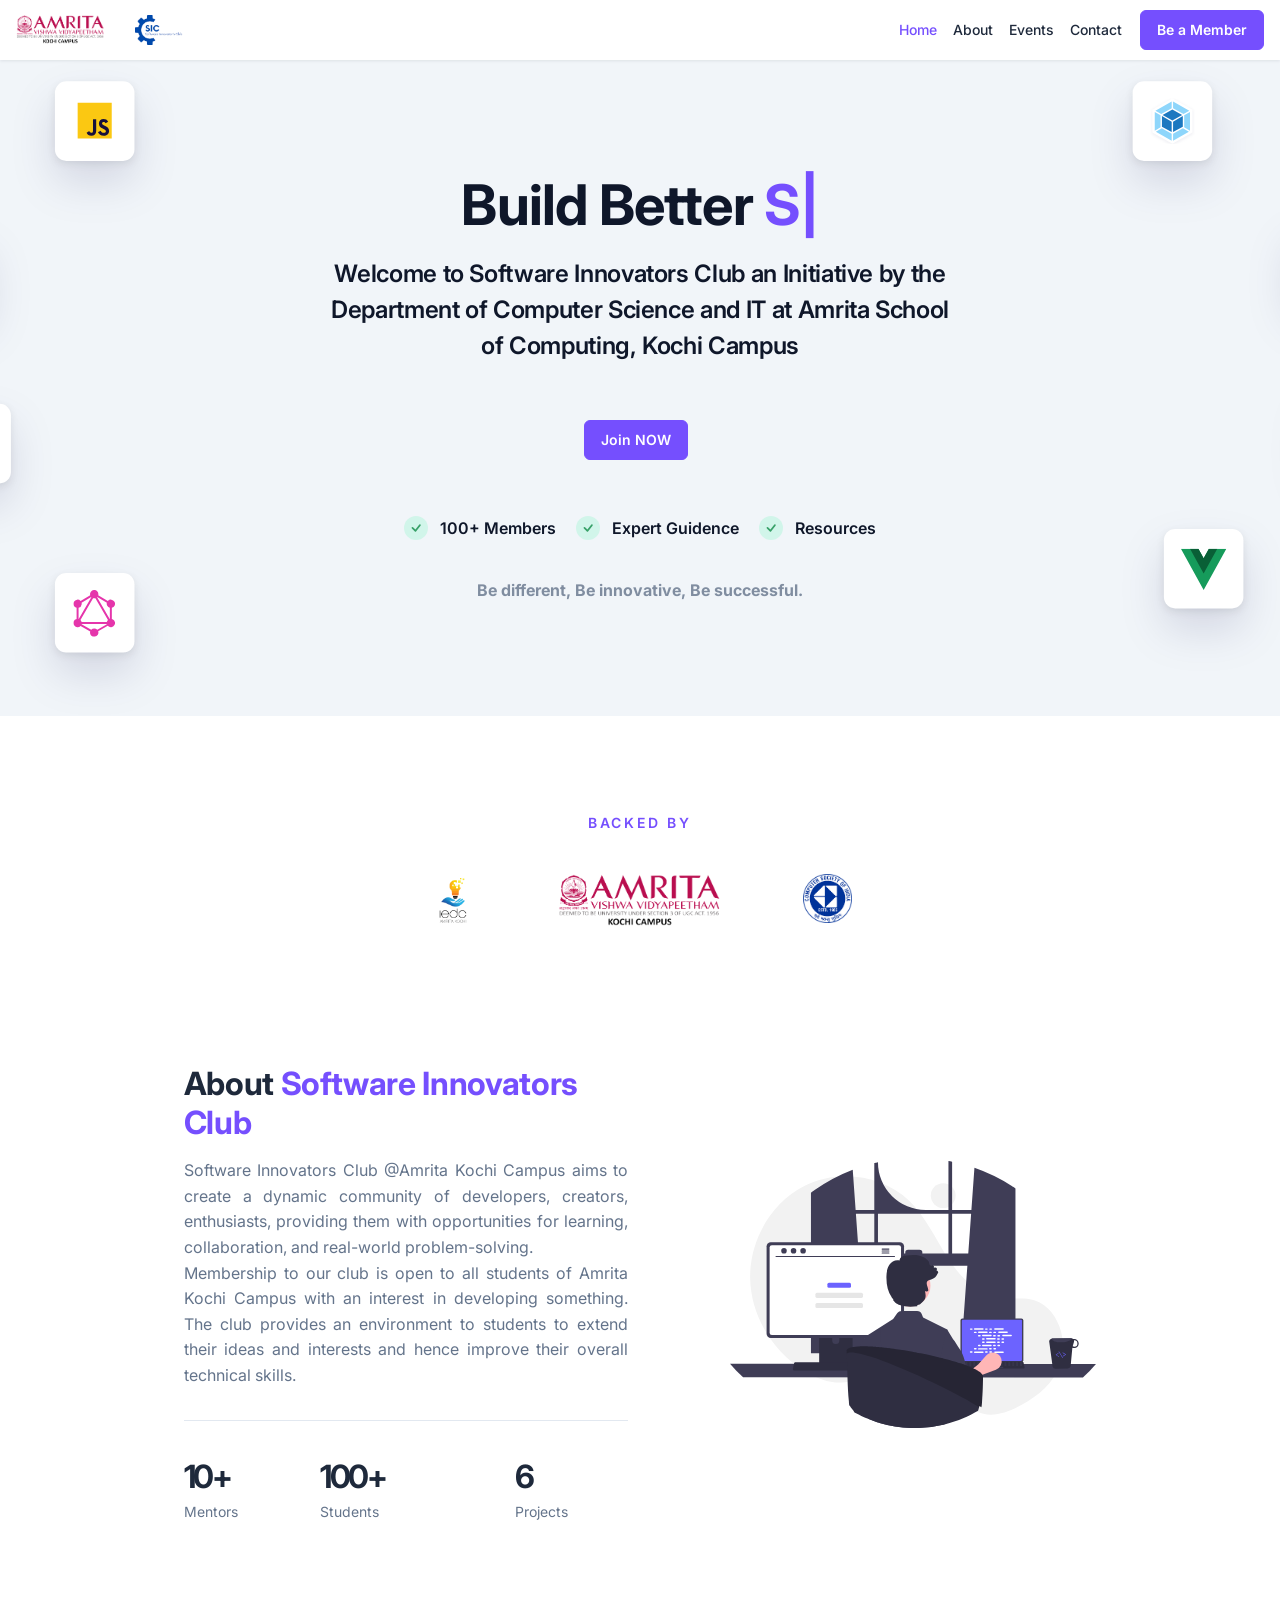
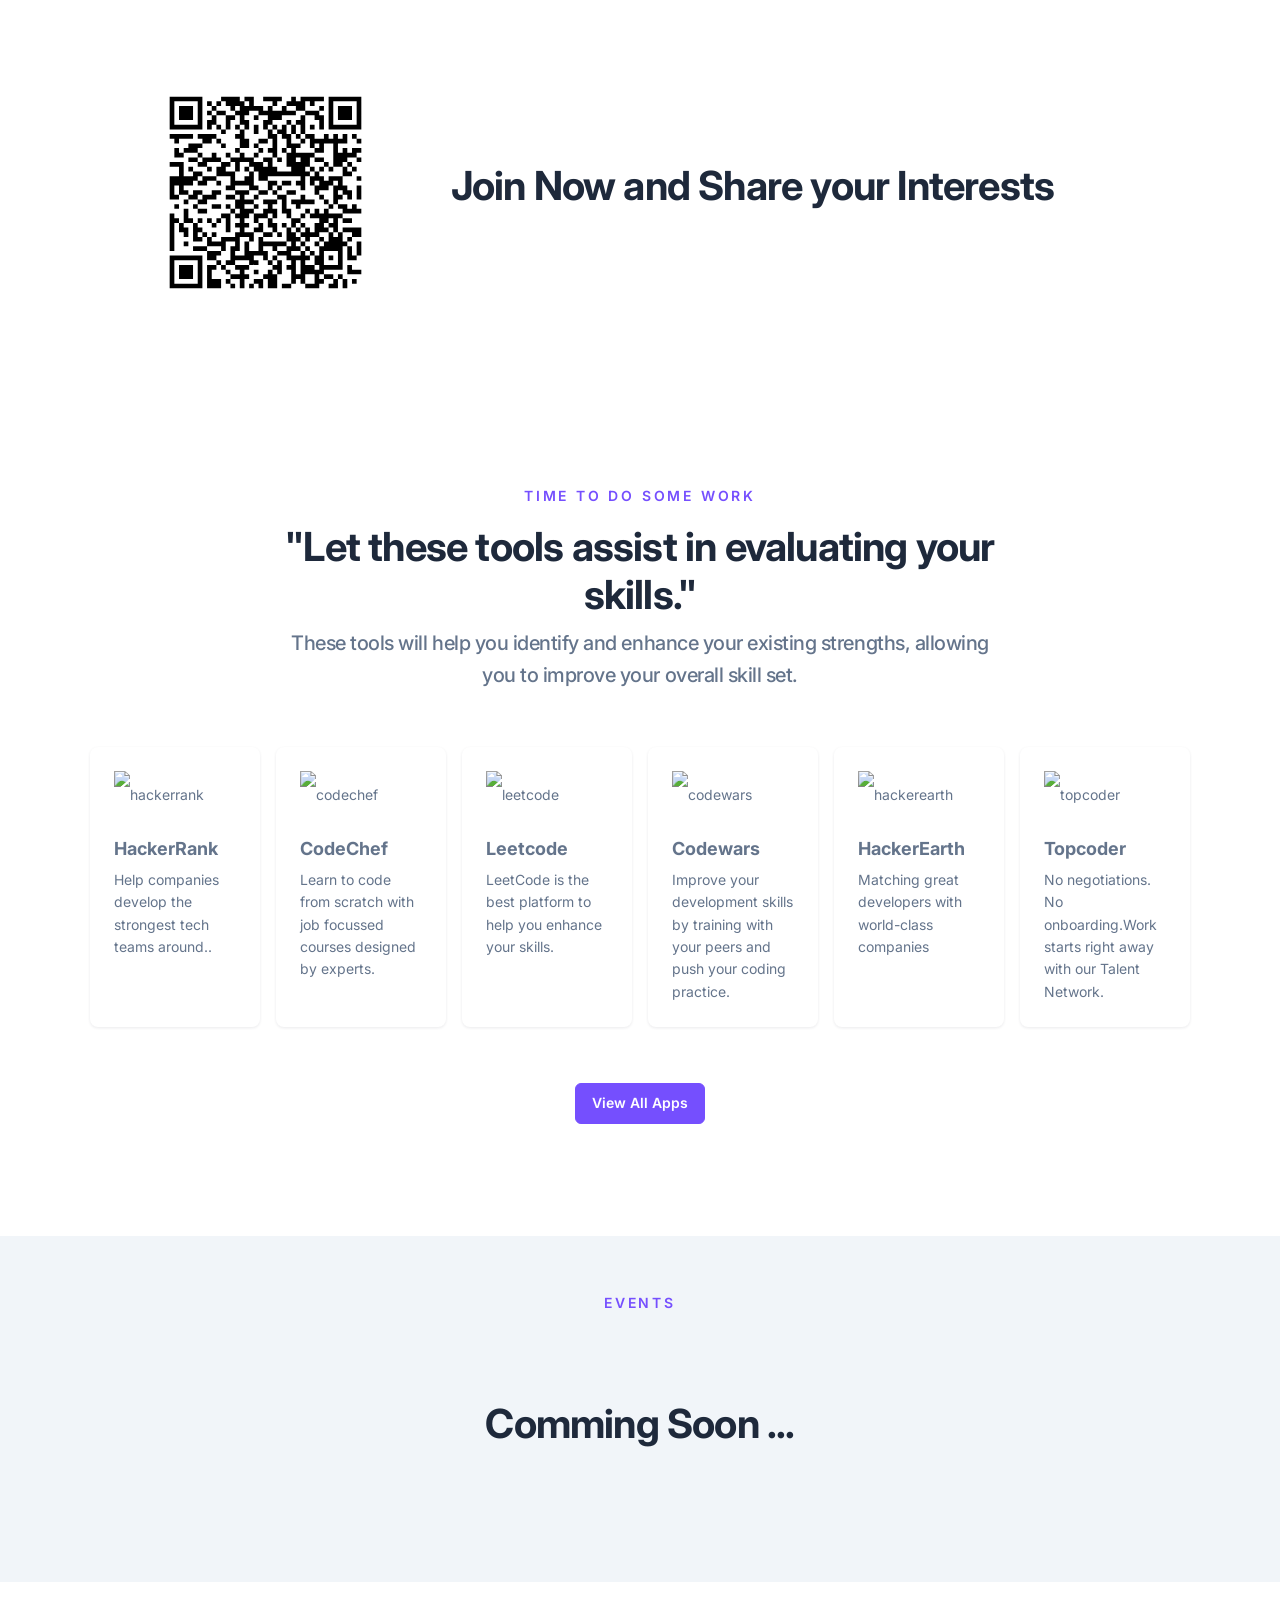
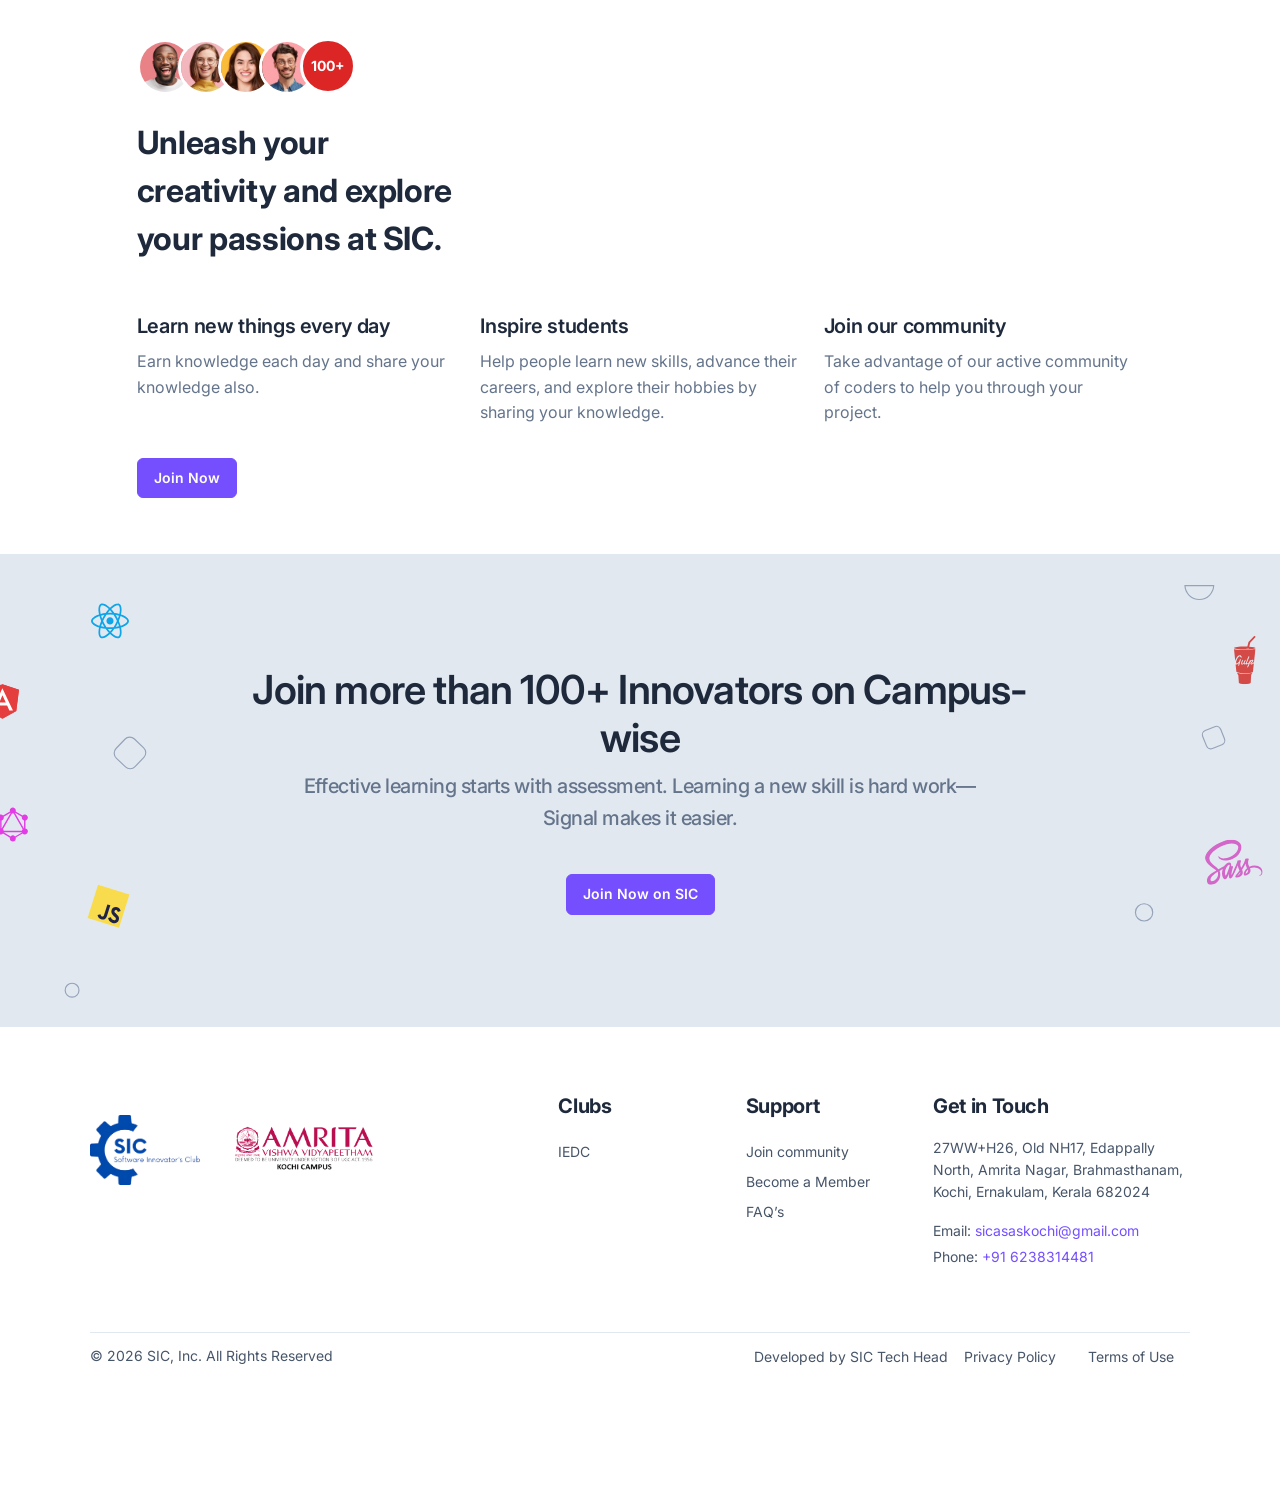
==== pages/landings/index.html @ 3da00a00 "Remove darkmode js and update events section." ====
<!doctype html>
<html lang="en">
    <head>
<meta charset="utf-8" />
<meta name="viewport" content="width=device-width, initial-scale=1" />
<meta name="description" content="" />
<meta name="keywords" content="" />
<meta name="author" content="devkiraa" />

<!-- Favicon icon-->
<link rel="shortcut icon" type="image/x-icon" href="../../assets/images/favicon/favicon.ico" />

<!-- Libs CSS -->
<link href="../../assets/fonts/feather/feather.css" rel="stylesheet" />
<link href="../../assets/libs/bootstrap-icons/font/bootstrap-icons.min.css" rel="stylesheet" />
<link href="../../assets/libs/simplebar/dist/simplebar.min.css" rel="stylesheet" />

<!-- Theme CSS -->
<link rel="stylesheet" href="../../assets/css/theme.min.css">
        <link href="../../assets/libs/tiny-slider/dist/tiny-slider.css" rel="stylesheet">
        <title>Software Innovators Club</title>
    </head>

    <body class="bg-white">
        <!-- Navbar -->
        <nav id="home" class="navbar navbar-expand-lg">
            <div class="container-fluid px-0 ">
                <div class="">
                <a class="navbar-brand" href="https://www.amrita.edu/campus/kochi/" target="_blank"><img style="height:30px" src="../../assets/images/brand/Amrita.png" /></a>
                <a class="navbar-brand" href="#"><img style="height:30px; padding-left:10px" src="../../assets/images/brand/SIC_Logo.png" /></a>
            </div>
                <div class="order-lg-3 d-flex align-items-center">
                    <div>
                        <!-- Collapsible section for mobile view -->
                        <button
                            class="navbar-toggler collapsed"
                            type="button"
                            data-bs-toggle="collapse"
                            data-bs-target="#navbarCollapse"
                            aria-controls="navbarCollapse"
                            aria-expanded="false"
                            aria-label="Toggle navigation">
                            <span class="icon-bar top-bar mt-0"></span>
                            <span class="icon-bar middle-bar"></span>
                            <span class="icon-bar bottom-bar"></span>
                        </button>
                        <div class="collapse navbar-collapse" id="navbarCollapse">
                            <!-- About and Pricing sections -->
                            <ul class="navbar-nav" style="padding-right: 10px; ;">
                                <li class="nav-item">
                                    <a style="font-size: 14px;" class="nav-link active" href="#home">Home</a>
                                </li>
                                <li class="nav-item">
                                    <a style="font-size: 14px;" class="nav-link" href="#About">About</a>
                                </li>
                                <li class="nav-item">
                                    <a style="font-size: 14px;" class="nav-link" href="#events">Events</a>
                                </li>
                                <li class="nav-item">
                                    <a style="font-size: 14px;" class="nav-link" href="#contact">Contact</a>
                                </li>
                            </ul>
                        </div>
                    </div>
                    <!-- "Be a Member" button remains unchanged -->
                    <a href="https://forms.gle/76eSf28XGPuJnAjH7    " target="_blank" class="btn btn-primary d-none d-md-block me-2 me-lg-0">Be a Member</a>
                </div>
            </div>
        </nav>
    </body>
        <!-- Page Content -->
        <section class="py-8 bg-auto bg-light hero-graphics">
            <div class="container my-lg-8">
                <!-- Hero Section -->
                <div class="row justify-content-center">
                    <div class="col-xl-7 col-lg-9 col-md-12">
                        <div class="text-center">
                            <h1 class="display-2 fw-bold mb-3 text-primary">
                                <span class="text-dark px-3 px-md-0">Build Better</span>
                                <span class="headingTyped text-primary"></span>
                            </h1>
                            <p class="mb-8 h2 text-dark">Welcome to Software Innovators Club an Initiative by the Department of Computer Science and IT at Amrita School of Computing, Kochi Campus </p>
                            <a href="https://forms.gle/76eSf28XGPuJnAjH7" target="_blank" class="btn btn-primary me-2">Join NOW</a>
                            <div class="mt-8 mb-0">
                                <ul class="list-inline">
                                    <li class="list-inline-item text-dark fw-semibold lh-1 fs-4 me-3 mb-2 mb-md-0">
                                        <span class="icon-shape icon-xs rounded-circle bg-light-success text-center me-2">
                                            <svg xmlns="http://www.w3.org/2000/svg" width="18" height="18" fill="currentColor" class="bi bi-check text-success" viewBox="0 0 16 16">
                                                <path
                                                    d="M10.97 4.97a.75.75 0 0 1 1.07 1.05l-3.99 4.99a.75.75 0 0 1-1.08.02L4.324 8.384a.75.75 0 1 1 1.06-1.06l2.094 2.093 3.473-4.425a.267.267 0 0 1 .02-.022z">
                                            </svg>
                                        </span>
                                        <span class="align-middle">100+ Members</span>
                                    </li>
                                    <li class="list-inline-item text-dark fw-semibold lh-1 fs-4 me-3 mb-2 mb-md-0">
                                        <span class="icon-shape icon-xs rounded-circle bg-light-success text-center me-2">
                                            <svg xmlns="http://www.w3.org/2000/svg" width="18" height="18" fill="currentColor" class="bi bi-check text-success" viewBox="0 0 16 16">
                                                <path
                                                    d="M10.97 4.97a.75.75 0 0 1 1.07 1.05l-3.99 4.99a.75.75 0 0 1-1.08.02L4.324 8.384a.75.75 0 1 1 1.06-1.06l2.094 2.093 3.473-4.425a.267.267 0 0 1 .02-.022z">
                                            </svg>
                                        </span>
                                        <span class="align-middle">Expert Guidence</span>
                                    </li>
                                    <li class="list-inline-item text-dark fw-semibold lh-1 fs-4">
                                        <span class="icon-shape icon-xs rounded-circle bg-light-success text-center me-2">
                                            <svg xmlns="http://www.w3.org/2000/svg" width="18" height="18" fill="currentColor" class="bi bi-check text-success" viewBox="0 0 16 16">
                                                <path
                                                    d="M10.97 4.97a.75.75 0 0 1 1.07 1.05l-3.99 4.99a.75.75 0 0 1-1.08.02L4.324 8.384a.75.75 0 1 1 1.06-1.06l2.094 2.093 3.473-4.425a.267.267 0 0 1 .02-.022z">
                                            </svg>
                                        </span>
                                        <span class="align-middle">Resources</span>
                                    </li>
                                </ul>
                            </div><br>
                            <p style="opacity: 80%;" class="fs-4 mb-0 fw-bold">
                                Be different, Be innovative, Be successful. 
                            </p>
                        </div>
                    </div>
                </div>
            </div>
        </section>
        <!-- container -->
<div class="bg-white py-8">
    <div class="container mt-lg-6">
        <!-- row -->
        <div class="row mb-6 justify-content-center">
            <!-- caption -->
            <div class="col-lg-8 col-md-12 col-12 text-center">
                <span class="text-primary mb-0 d-block text-uppercase fw-semibold ls-xl">Backed By</span>
            </div>
        </div>
        <!-- row -->
        <div class="align-middle">
            <div style="justify-content: center; flex-wrap: wrap;" class="row text-center">
                <!-- logo -->
                <div class="col-lg-2 col-md-4 col-6">
                    <div class="mb-4 align-middle">
                        <img style="max-width: 20%;" src="../../assets/images/brand/iedc.png" alt="logo"> 
                    </div>
                </div>
                <!-- logo -->
                <div class="col-lg-2 col-md-4 col-6">
                    <div class="mb-4 align-middle">
                        <img style="max-width: 100%;" src="../../assets/images/brand/Amrita.png" alt="logo"> 
                    </div>
                </div>
                <!-- logo -->
                <div class="col-lg-2 col-md-4 col-6">
                    <div class="mb-4 align-middle">
                        <img style="max-width: 30%;" src="../../assets/images/brand/CSI.PNG" alt="logo">
                </div>
            </div>
        </div>
    </div>
</div>

        <!-- Section -->
        <section id="About" class="py-7 py-lg-8">
            <div class="container my-8">
                <div class="row mb-6 align-items-center justify-content-center">
                    <div class="col-md-10">
                        <div class="row align-items-center">
                            <div class="col-xl-6 col-lg-7 col-md-12 col-12 order-1 text-center text-lg-start">
                                <!-- caption -->
                                <h2 class="mb-2 display-5 fw-bold mb-3">
                                    About 
                                    <span class="text-primary">Software Innovators Club</span>
                                </h2>
                                <p style="text-align: justify;"class="fs-4">Software Innovators Club @Amrita Kochi Campus aims to create a dynamic community of developers, creators, enthusiasts, providing them with opportunities for learning, collaboration, and real-world problem-solving. <br>Membership to our club is open to all students of Amrita Kochi Campus with an interest in developing something. The club provides an environment to students to extend their ideas and interests and hence improve their overall technical skills. </p>

                                <hr class="my-5">
                                <!-- Counter -->
                                <div class="row">
                                    <div class="col-sm mb-3 mb-lg-0">
                                        <h2 class="h1 fw-bold mb-0 ls-xs">10+</h2>
                                        <p class="mb-0">Mentors</p>
                                    </div>
                                    <div class="col-lg-5 col-sm mb-3 mb-lg-0">
                                        <h2 class="h1 fw-bold mb-0 ls-xs">100+</h2>
                                        <p class="mb-0">Students</p>
                                    </div>
                                    <div class="col-sm mb- mb-lg-0">
                                        <h2 class="h1 fw-bold mb-0 ls-xs">6</h2>
                                        <p class="mb-0">Projects </p>
                                    </div>
                                </div>
                            </div>
                            <!-- Img -->
                            <div class="offset-xl-1 col-xl-5 col-lg-5 col-12 mb-6 mb-lg-0 order-lg-2 text-center">
                                <img src="../../assets/images/brand/imagebg.svg" alt="instructor" class="img-fluid">
                            </div>
                        </div>
                    </div>
                </div>
            </div>
        </section>
        <!-- Section -->


        <section class="py-8">
            <div class="container ">
                <div class="row mb-4 justify-content-center">
                    <img style="width: 20%;" src="../../assets/images/brand/qrcode.svg"/>
                    <div class="col-lg-8 col-md-12 col-12 text-center">
                        <h2 class="mb-2  display-4 fw-bold" style="padding: 70px 0; text-align: center;">Join Now and Share your Interests</h2>
                    </div>
                </div>
            </div>
        </section>



        <section class="py-8">
            <div class="container my-lg-8">
                <div class="row justify-content-center">

                    <div class="col-lg-8 col-md-12 col-12">
                        <div class="mb-8 text-center">
                            <span class="text-primary mb-3 d-block text-uppercase fw-semibold ls-xl">Time to do some WORK</span>
                            <h2 class="mb-2 display-4 fw-bold">"Let these tools assist in evaluating your skills."</h2>
                            <p class="lead mb-0">These tools will help you identify and enhance your existing strengths, allowing you to improve your overall skill set.</p>
                        </div>
                    </div>
                </div>
                
                <div class="row gx-3">
                    <div class="col-xl-2 col-md-4 col-6 mb-3 mb-xl-0">
                        <!-- card card-borderd  -->
                        <div class="card h-100">
                            <!-- card body  -->
                            <div class="card-body">
                                <img src="https://upload.wikimedia.org/wikipedia/commons/4/40/HackerRank_Icon-1000px.png" alt="hackerrank" class="icon-lg mb-3">
                                <a style="font-size: 18px; font-weight: bold; padding-bottom:5px;" class="nav-link" href="https://www.hackerrank.com/" target="_blank">HackerRank</a>
                                <p class="mb-0">Help companies develop the strongest tech teams around..</p>
                            </div>
                        </div>
                    </div>
                    <div class="col-xl-2 col-md-4 col-6 mb-3 mb-xl-0">
                        <!-- card card-borderd  -->
                        <div class="card h-100">
                            <!-- card body  -->
                            <div class="card-body">
                                <img src="https://yt3.googleusercontent.com/Lkx3tvgHdRADC3wXQ5TfJZRTeH4nboEPA_-eJChOZ6jRkOdY35lcg014Whj36rHFXhrHY1T_4cs=s176-c-k-c0x00ffffff-no-rj" alt="codechef" class="icon-lg mb-3">
                                <a style="font-size: 18px; font-weight: bold; padding-bottom:5px;" class="nav-link" href="https://www.codechef.com/" target="_blank">CodeChef</a>
                                <p class="mb-0">Learn to code from scratch with job focussed courses designed by experts.</p>
                            </div>
                        </div>
                    </div>
                    <div class="col-xl-2 col-md-4 col-6 mb-3 mb-xl-0">
                        <!-- card card-borderd  -->
                        <div class="card h-100">
                            <!-- card body  -->
                            <div class="card-body">
                                <img src="https://upload.wikimedia.org/wikipedia/commons/1/19/LeetCode_logo_black.png?20191202080835" alt="leetcode" class="icon-lg mb-3">
                                <a style="font-size: 18px; font-weight: bold; padding-bottom:5px;" class="nav-link" href="https://leetcode.com/" target="_blank">Leetcode</a>
                                <p class="mb-0">LeetCode is the best platform to help you enhance your skills.</p>
                            </div>
                        </div>
                    </div>
                    <div class="col-xl-2 col-md-4 col-6 mb-3 mb-xl-0">
                        <!-- card card-borderd  -->
                        <div class="card h-100">
                            <!-- card body  -->
                            <div class="card-body">
                                <img src="https://assets-global.website-files.com/62e95dddfb380a0e61193e7d/6363e7db70db732290fa3db6_logo-256.png" alt="codewars" class="icon-lg mb-3">
                                <a style="font-size: 18px; font-weight: bold; padding-bottom:5px;" class="nav-link" href="https://www.codewars.com/" target="_blank">Codewars</a>
                                <p class="mb-0">Improve your development skills by training with your peers and push your coding practice.</p>
                            </div>
                        </div>
                    </div>
                        <div class="col-xl-2 col-md-4 col-6 mb-3 mb-xl-0">
                            <!-- card card-borderd  -->
                            <div class="card h-100">
                                <!-- card body  -->
                                <div class="card-body">
                                    <img src="https://upload.wikimedia.org/wikipedia/commons/thumb/e/e8/HackerEarth_logo.png/330px-HackerEarth_logo.png" alt="hackerearth" class="icon-lg mb-3">
                                    <a style="font-size: 18px; font-weight: bold; padding-bottom:5px;" class="nav-link" href="https://www.hackerearth.com/" target="_blank">HackerEarth</a>
                                    <p class="mb-0">Matching great developers with world-class companies</p>
                                </div>
                            </div>
                        </div>
                        <div class="col-xl-2 col-md-4 col-6 mb-3 mb-xl-0">
                            <!-- card card-borderd  -->
                            <div class="card h-100">
                                <!-- card body  -->
                                <div class="card-body">
                                    <img src="https://cdn.iconscout.com/icon/free/png-512/free-topcoder-3521765-2945263.png?f=webp&w=256" alt="topcoder" class="icon-lg mb-3">
                                    <a style="font-size: 18px; font-weight: bold; padding-bottom:5px;" class="nav-link" href="https://www.topcoder.com/" target="_blank">Topcoder</a>
                                    <p class="mb-0">No negotiations. No onboarding.Work starts right away with our Talent Network.</p>
                                </div>
                            </div>
                        </div>
                </div>
                <div class="row">
                    <!-- button  -->
                    <div class="col-12 text-center mt-8">
                        <a href="https://docs.google.com/document/d/1bzwWlO8Qmd5M2T1bz-eFarRRGnZONSodxGajxZFWjqI/edit?usp=sharing" target="_blank" class="btn btn-primary">View All Apps</a>
                    </div>
                </div>
            </div>
        </section>


        

        <!--learn skills-->
        <section id="events" class="py-lg-8 py-6 bg-gray-100">
            <span style="text-align: center;" class="text-primary mb-3 d-block fw-semibold ls-xl text-uppercase">EVENTS</span>
            
                <h2 class="mb-2  display-4 fw-bold" style="padding: 70px 0; text-align: center;">Comming Soon ...</h2>
            <!--
            <div class="container my-lg-8">
                <div class="row">
                    <div class="col-xl-10 offset-xl-1 col-md-12 col-12">
                        <div class="row align-items-center">
                            <div class="col-lg-6 offset-lg-1 col-md-12">
                                <div class="offset-xl-1 col-xl-5 col-lg-5  mb-lg-0 order-lg-2 text-center">
                                    <img style="width: 100%;" src="../../assets/images/events/01.png" alt="eventposter" class="img-fluid">
                                </div>
                            </div>
                            <div class="col-lg-5 col-md-12 col-12">
                                <div class="mb-5 mb-lg-0">
                                    <h2 class="display-4 fw-bold mb-3">
                                        Learn latest Skills; Advance
                                        <u class="text-warning"><span class="text-primary">your career</span></u>
                                    </h2>
                                    <p class="mb-5 lead">Donec sit quam lacinia et sed et. Lectus in pellent esque sed a eget mauris. Tincidunt tincidunt sit quisque orci turpis nulla velit.</p>
                                    <a href="#!" class="btn btn-outline-secondary">Register Now</a>
                                </div>
                            </div>
                        </div>
                    </div>
                </div>
            </div>
            -->
        </section>
        <!--learn skills-->

        <!-- Instructor -->
        <section class="py-8">
            <div class="container mb-lg-8">
                <div class="row mb-4 justify-content-center">
                    <div class="col-lg-11 col-md-12">
                        <div class="row align-items-center">
                            <div class="col-md-12 col-12 mb-4">
                                <!-- avatar group -->
                                <div class="avatar-group me-5">
                                    <!-- avatar -->
                                    <span class="avatar avatar-lg">
                                        <img alt="avatar" src="../../assets/images/avatar/avatar-1.jpg" class="rounded-circle">
                                    </span>
                                    <!-- avatar -->
                                    <span class="avatar avatar-lg">
                                        <img alt="avatar" src="../../assets/images/avatar/avatar-2.jpg" class="rounded-circle">
                                    </span>
                                    <!-- avatar -->
                                    <span class="avatar avatar-lg">
                                        <img alt="avatar" src="../../assets/images/avatar/avatar-3.jpg" class="rounded-circle">
                                    </span>
                                    <!-- avatar -->
                                    <span class="avatar avatar-lg">
                                        <img alt="avatar" src="../../assets/images/avatar/avatar-4.jpg" class="rounded-circle">
                                    </span>
                                    <!-- avatar -->
                                    <span class="avatar avatar-lg avatar-danger">
                                        <span class="avatar-initials rounded-circle fs-5 fw-bold">100+</span>
                                    </span>
                                </div>
                            </div>
                            <!-- heading -->
                            <div class="col-lg-4 col-md-5 col-12 mb-6">
                                <h1 class="display-8 fw-bold">Unleash your creativity and explore your passions at SIC.</h1>
                                </div>
                            <div class="offset-lg-1 col-lg-6 col-md-7 col-12 mb-6">
                                <!-- para -->
                                </div>
                        </div>
                        <!-- row -->
                        <div class="row">
                            <div class="col-lg-4 col-md-4 col-12 mb-3">
                                <!-- text -->
                                <h3 class="fw-semibold mb-2">Learn new things every day</h3>
                                <p class="fs-4 mb-0">
                                    Earn knowledge each day and share your knowledge also.
                                </p>
                            </div>
                            <div class="col-lg-4 col-md-4 col-12 mb-3">
                                <!-- text -->
                                <h3 class="fw-semibold mb-2">Inspire students</h3>
                                <p class="fs-4 mb-0">Help people learn new skills, advance their careers, and explore their hobbies by sharing your knowledge.</p>
                            </div>
                            <div class="col-lg-4 col-md-4 col-12 mb-3">
                                <!-- text -->
                                <h3 class="fw-semibold mb-2">Join our community</h3>
                                <p class="fs-4 mb-0">Take advantage of our active community of coders to help you through your project.</p>
                            </div>
                            <!-- btn -->
                            <div class="col-md-12 mt-3">
                                <a href="https://docs.google.com/forms/d/e/1FAIpQLSc9IYNR7hAA5029QGllaXLU7O335CHFIsuzg5ZN-O1qGmmZ7w/viewform?usp=sf_link" target="_blank" class="btn btn-primary">Join Now</a>
                            </div>
                        </div>
                    </div>
                </div>
            </div>
            
        <!-- call to action -->
        <section class="py-8 bg-gray-200" style="background: url(../../assets/images/background/course-graphics.svg) no-repeat; background-size: cover; background-position: top center">
            <div class="container my-lg-8">
                <!-- row -->
                <div class="row justify-content-center text-center">
                    <div class="col-md-9 col-12">
                        <!-- heading -->
                        <h2 class="display-4">Join more than 100+ Innovators on Campus-wise</h2>
                        <p class="lead px-lg-8 mb-6">Effective learning starts with assessment. Learning a new skill is hard work—Signal makes it easier.</p>
                        <!-- button -->
                        <div class="d-grid d-md-block">
                            <a href="https://forms.gle/L3Kkw2HyuUc9MF827" target="_blank" class="btn btn-primary mb-2 mb-md-0">Join Now on SIC</a>
                            <!--<a href="../sign-up.html" class="btn btn-info">Geeks for Business</a>-->
                        </div>
                    </div>
                </div>
            </div>
        </section>

        <!-- footer -->

        <!-- footer -->
<footer id="contact" class="pt-lg-8 pt-5 footer bg-white">
    <div class="container mt-lg-2">
        <div class="row">
            <div class="col-lg-4 col-md-6 col-12">
                <!-- about company -->
                <div class="mb-4">
                    <!--<img src="../../assets/images/brand/logo/logo.svg" alt="Geeks" class="logo-inverse" />-->
                    <div class="mt-4">
                        <!-- social media -->
                        <div class="fs-4 mt-4">
                            <div class="mb-4 align-middle">
                                <img style="max-width: 40%;" src="../../assets/images/brand/SIC_Logo.png" alt="logo"> <!-- Added max-width -->
                                <img style="max-width: 40%;" src="../../assets/images/brand/Amrita.png" alt="logo">
                            </div>
                        </div>
                    </div>
                </div>
            </div>
            <div class="offset-lg-1 col-lg-2 col-md-3 col-6">
                <div class="mb-4">
                    <!-- list -->
                    <h3 class="fw-bold mb-3">Clubs</h3>
                    <ul class="list-unstyled nav nav-footer flex-column nav-x-0">
                        <li><a href="https://intranet.asaskochi.ac.in/IEDC/index.html" target="_blank" class="nav-link">IEDC</a></li>
                    </ul>
                </div>
            </div>
            <div class="col-lg-2 col-md-3 col-6">
                <div class="mb-4">
                    <!-- list -->
                    <h3 class="fw-bold mb-3">Support</h3>
                    <ul class="list-unstyled nav nav-footer flex-column nav-x-0">
                        <li><a href="https://chat.whatsapp.com/GZWNB5qrrzt04fLwbo5gNV" target="_blank" class="nav-link">Join community</a></li>
                        <li><a href="https://forms.gle/L3Kkw2HyuUc9MF827" target="_blank" class="nav-link">Become a Member</a></li>
                        <li><a href="#" class="nav-link">FAQ’s</a></li>
                    </ul>
                </div>
            </div>
            <div class="col-lg-3 col-md-12">
                <!-- contact info -->
                <div class="mb-4">
                    <h3 class="fw-bold mb-3"> Get in Touch</h3>
                    <p>27WW+H26, Old NH17, Edappally North, Amrita Nagar, Brahmasthanam, Kochi, Ernakulam, Kerala 682024</p>
                    <p class="mb-1">
                        Email:
                        <a href="mailto:sicasaskochi@gmail.com">sicasaskochi@gmail.com</a>
                    </p>
                    <p>
                        Phone:
                        <a href="tel:+916238314481" style="text-decoration: none;">+91 6238314481</a>
                    </p>
                </div>
            </div>
        </div>
        <div class="row align-items-center g-0 border-top py-2 mt-6">
            <!-- Desc -->
            <div class="col-lg-4 col-md-5 col-12">
                <span>
                    ©
                    <span id="copyright2">
                        <script>
                            document.getElementById("copyright2").appendChild(document.createTextNode(new Date().getFullYear()));
                        </script>
                    </span>
                    SIC, Inc. All Rights Reserved
                </span>
            </div>

            <!-- Links -->
            <div class="col-12 col-md-7 col-lg-8 d-md-flex justify-content-end">
                <nav class="nav nav-footer">
                    <a class="nav-link" href="https://developers.google.com/profile/u/devkiraa" target="_blank">Developed by SIC Tech Head</a></a>
                    <a class="nav-link ps-0" href="#">Privacy Policy</a>
                    <a class="nav-link" href="#">Terms of Use</a>
                </nav>
            </div>
        </div>
    </div>
</footer>

        <!-- Scroll top -->
        <div class="btn-scroll-top">
    <svg class="progress-square svg-content" width="100%" height="100%" viewBox="0 0 40 40">
        <path d="M8 1H32C35.866 1 39 4.13401 39 8V32C39 35.866 35.866 39 32 39H8C4.13401 39 1 35.866 1 32V8C1 4.13401 4.13401 1 8 1Z" />
    </svg>
</div>
        <!-- Scripts -->
        <script src="../../assets/libs/typed.js/dist/typed.umd.js"></script>
        <!-- Libs JS -->
<script src="../../assets/libs/@popperjs/core/dist/umd/popper.min.js"></script>
<script src="../../assets/libs/bootstrap/dist/js/bootstrap.min.js"></script>
<script src="../../assets/libs/simplebar/dist/simplebar.min.js"></script>

<!-- Theme JS -->
<script src="../../assets/js/theme.min.js"></script>

        <script src="../../assets/libs/tiny-slider/dist/min/tiny-slider.js"></script>

        <script src="../../assets/libs/tippy.js/dist/tippy-bundle.umd.min.js"></script>

        <script src="../../assets/js/vendors/tnsSlider.js"></script>
        <script src="../../assets/js/vendors/tooltip.js"></script>
    </body>
</html>
---- assets/fonts/feather/feather.css ----
@font-face {
  font-family: 'Feather';
  src:
    url('fonts/feather.ttf?sdxovp') format('truetype'),
    url('fonts/feather.woff?sdxovp') format('woff'),
    url('fonts/feather.svg?sdxovp#Feather') format('svg');
  font-weight: normal;
  font-style: normal;
}

.fe {
  /* use !important to prevent issues with browser extensions that change fonts */
  font-family: 'Feather' !important;
  speak: none;
  font-style: normal;
  font-weight: normal;
  font-variant: normal;
  text-transform: none;
  line-height: 1;

  /* Better Font Rendering =========== */
  -webkit-font-smoothing: antialiased;
  -moz-osx-font-smoothing: grayscale;
}

.fe-activity:before {
  content: "\e900";
}
.fe-airplay:before {
  content: "\e901";
}
.fe-alert-circle:before {
  content: "\e902";
}
.fe-alert-octagon:before {
  content: "\e903";
}
.fe-alert-triangle:before {
  content: "\e904";
}
.fe-align-center:before {
  content: "\e905";
}
.fe-align-justify:before {
  content: "\e906";
}
.fe-align-left:before {
  content: "\e907";
}
.fe-align-right:before {
  content: "\e908";
}
.fe-anchor:before {
  content: "\e909";
}
.fe-aperture:before {
  content: "\e90a";
}
.fe-archive:before {
  content: "\e90b";
}
.fe-arrow-down:before {
  content: "\e90c";
}
.fe-arrow-down-circle:before {
  content: "\e90d";
}
.fe-arrow-down-left:before {
  content: "\e90e";
}
.fe-arrow-down-right:before {
  content: "\e90f";
}
.fe-arrow-left:before {
  content: "\e910";
}
.fe-arrow-left-circle:before {
  content: "\e911";
}
.fe-arrow-right:before {
  content: "\e912";
}
.fe-arrow-right-circle:before {
  content: "\e913";
}
.fe-arrow-up:before {
  content: "\e914";
}
.fe-arrow-up-circle:before {
  content: "\e915";
}
.fe-arrow-up-left:before {
  content: "\e916";
}
.fe-arrow-up-right:before {
  content: "\e917";
}
.fe-at-sign:before {
  content: "\e918";
}
.fe-award:before {
  content: "\e919";
}
.fe-bar-chart:before {
  content: "\e91a";
}
.fe-bar-chart-2:before {
  content: "\e91b";
}
.fe-battery:before {
  content: "\e91c";
}
.fe-battery-charging:before {
  content: "\e91d";
}
.fe-bell:before {
  content: "\e91e";
}
.fe-bell-off:before {
  content: "\e91f";
}
.fe-bluetooth:before {
  content: "\e920";
}
.fe-bold:before {
  content: "\e921";
}
.fe-book:before {
  content: "\e922";
}
.fe-book-open:before {
  content: "\e923";
}
.fe-bookmark:before {
  content: "\e924";
}
.fe-box:before {
  content: "\e925";
}
.fe-briefcase:before {
  content: "\e926";
}
.fe-calendar:before {
  content: "\e927";
}
.fe-camera:before {
  content: "\e928";
}
.fe-camera-off:before {
  content: "\e929";
}
.fe-cast:before {
  content: "\e92a";
}
.fe-check:before {
  content: "\e92b";
}
.fe-check-circle:before {
  content: "\e92c";
}
.fe-check-square:before {
  content: "\e92d";
}
.fe-chevron-down:before {
  content: "\e92e";
}
.fe-chevron-left:before {
  content: "\e92f";
}
.fe-chevron-right:before {
  content: "\e930";
}
.fe-chevron-up:before {
  content: "\e931";
}
.fe-chevrons-down:before {
  content: "\e932";
}
.fe-chevrons-left:before {
  content: "\e933";
}
.fe-chevrons-right:before {
  content: "\e934";
}
.fe-chevrons-up:before {
  content: "\e935";
}
.fe-chrome:before {
  content: "\e936";
}
.fe-circle:before {
  content: "\e937";
}
.fe-clipboard:before {
  content: "\e938";
}
.fe-clock:before {
  content: "\e939";
}
.fe-cloud:before {
  content: "\e93a";
}
.fe-cloud-drizzle:before {
  content: "\e93b";
}
.fe-cloud-lightning:before {
  content: "\e93c";
}
.fe-cloud-off:before {
  content: "\e93d";
}
.fe-cloud-rain:before {
  content: "\e93e";
}
.fe-cloud-snow:before {
  content: "\e93f";
}
.fe-code:before {
  content: "\e940";
}
.fe-codepen:before {
  content: "\e941";
}
.fe-command:before {
  content: "\e942";
}
.fe-compass:before {
  content: "\e943";
}
.fe-copy:before {
  content: "\e944";
}
.fe-corner-down-left:before {
  content: "\e945";
}
.fe-corner-down-right:before {
  content: "\e946";
}
.fe-corner-left-down:before {
  content: "\e947";
}
.fe-corner-left-up:before {
  content: "\e948";
}
.fe-corner-right-down:before {
  content: "\e949";
}
.fe-corner-right-up:before {
  content: "\e94a";
}
.fe-corner-up-left:before {
  content: "\e94b";
}
.fe-corner-up-right:before {
  content: "\e94c";
}
.fe-cpu:before {
  content: "\e94d";
}
.fe-credit-card:before {
  content: "\e94e";
}
.fe-crop:before {
  content: "\e94f";
}
.fe-crosshair:before {
  content: "\e950";
}
.fe-database:before {
  content: "\e951";
}
.fe-delete:before {
  content: "\e952";
}
.fe-disc:before {
  content: "\e953";
}
.fe-dollar-sign:before {
  content: "\e954";
}
.fe-download:before {
  content: "\e955";
}
.fe-download-cloud:before {
  content: "\e956";
}
.fe-droplet:before {
  content: "\e957";
}
.fe-edit:before {
  content: "\e958";
}
.fe-edit-2:before {
  content: "\e959";
}
.fe-edit-3:before {
  content: "\e95a";
}
.fe-external-link:before {
  content: "\e95b";
}
.fe-eye:before {
  content: "\e95c";
}
.fe-eye-off:before {
  content: "\e95d";
}
.fe-facebook:before {
  content: "\e95e";
}
.fe-fast-forward:before {
  content: "\e95f";
}
.fe-feather:before {
  content: "\e960";
}
.fe-file:before {
  content: "\e961";
}
.fe-file-minus:before {
  content: "\e962";
}
.fe-file-plus:before {
  content: "\e963";
}
.fe-file-text:before {
  content: "\e964";
}
.fe-film:before {
  content: "\e965";
}
.fe-filter:before {
  content: "\e966";
}
.fe-flag:before {
  content: "\e967";
}
.fe-folder:before {
  content: "\e968";
}
.fe-folder-minus:before {
  content: "\e969";
}
.fe-folder-plus:before {
  content: "\e96a";
}
.fe-gift:before {
  content: "\e96b";
}
.fe-git-branch:before {
  content: "\e96c";
}
.fe-git-commit:before {
  content: "\e96d";
}
.fe-git-merge:before {
  content: "\e96e";
}
.fe-git-pull-request:before {
  content: "\e96f";
}
.fe-github:before {
  content: "\e970";
}
.fe-gitlab:before {
  content: "\e971";
}
.fe-globe:before {
  content: "\e972";
}
.fe-grid:before {
  content: "\e973";
}
.fe-hard-drive:before {
  content: "\e974";
}
.fe-hash:before {
  content: "\e975";
}
.fe-headphones:before {
  content: "\e976";
}
.fe-heart:before {
  content: "\e977";
}
.fe-help-circle:before {
  content: "\e978";
}
.fe-home:before {
  content: "\e979";
}
.fe-image:before {
  content: "\e97a";
}
.fe-inbox:before {
  content: "\e97b";
}
.fe-info:before {
  content: "\e97c";
}
.fe-instagram:before {
  content: "\e97d";
}
.fe-italic:before {
  content: "\e97e";
}
.fe-layers:before {
  content: "\e97f";
}
.fe-layout:before {
  content: "\e980";
}
.fe-life-buoy:before {
  content: "\e981";
}
.fe-link:before {
  content: "\e982";
}
.fe-link-2:before {
  content: "\e983";
}
.fe-linkedin:before {
  content: "\e984";
}
.fe-list:before {
  content: "\e985";
}
.fe-loader:before {
  content: "\e986";
}
.fe-lock:before {
  content: "\e987";
}
.fe-log-in:before {
  content: "\e988";
}
.fe-log-out:before {
  content: "\e989";
}
.fe-mail:before {
  content: "\e98a";
}
.fe-map:before {
  content: "\e98b";
}
.fe-map-pin:before {
  content: "\e98c";
}
.fe-maximize:before {
  content: "\e98d";
}
.fe-maximize-2:before {
  content: "\e98e";
}
.fe-menu:before {
  content: "\e98f";
}
.fe-message-circle:before {
  content: "\e990";
}
.fe-message-square:before {
  content: "\e991";
}
.fe-mic:before {
  content: "\e992";
}
.fe-mic-off:before {
  content: "\e993";
}
.fe-minimize:before {
  content: "\e994";
}
.fe-minimize-2:before {
  content: "\e995";
}
.fe-minus:before {
  content: "\e996";
}
.fe-minus-circle:before {
  content: "\e997";
}
.fe-minus-square:before {
  content: "\e998";
}
.fe-monitor:before {
  content: "\e999";
}
.fe-moon:before {
  content: "\e99a";
}
.fe-more-horizontal:before {
  content: "\e99b";
}
.fe-more-vertical:before {
  content: "\e99c";
}
.fe-move:before {
  content: "\e99d";
}
.fe-music:before {
  content: "\e99e";
}
.fe-navigation:before {
  content: "\e99f";
}
.fe-navigation-2:before {
  content: "\e9a0";
}
.fe-octagon:before {
  content: "\e9a1";
}
.fe-package:before {
  content: "\e9a2";
}
.fe-paperclip:before {
  content: "\e9a3";
}
.fe-pause:before {
  content: "\e9a4";
}
.fe-pause-circle:before {
  content: "\e9a5";
}
.fe-percent:before {
  content: "\e9a6";
}
.fe-phone:before {
  content: "\e9a7";
}
.fe-phone-call:before {
  content: "\e9a8";
}
.fe-phone-forwarded:before {
  content: "\e9a9";
}
.fe-phone-incoming:before {
  content: "\e9aa";
}
.fe-phone-missed:before {
  content: "\e9ab";
}
.fe-phone-off:before {
  content: "\e9ac";
}
.fe-phone-outgoing:before {
  content: "\e9ad";
}
.fe-pie-chart:before {
  content: "\e9ae";
}
.fe-play:before {
  content: "\e9af";
}
.fe-play-circle:before {
  content: "\e9b0";
}
.fe-plus:before {
  content: "\e9b1";
}
.fe-plus-circle:before {
  content: "\e9b2";
}
.fe-plus-square:before {
  content: "\e9b3";
}
.fe-pocket:before {
  content: "\e9b4";
}
.fe-power:before {
  content: "\e9b5";
}
.fe-printer:before {
  content: "\e9b6";
}
.fe-radio:before {
  content: "\e9b7";
}
.fe-refresh-ccw:before {
  content: "\e9b8";
}
.fe-refresh-cw:before {
  content: "\e9b9";
}
.fe-repeat:before {
  content: "\e9ba";
}
.fe-rewind:before {
  content: "\e9bb";
}
.fe-rotate-ccw:before {
  content: "\e9bc";
}
.fe-rotate-cw:before {
  content: "\e9bd";
}
.fe-rss:before {
  content: "\e9be";
}
.fe-save:before {
  content: "\e9bf";
}
.fe-scissors:before {
  content: "\e9c0";
}
.fe-search:before {
  content: "\e9c1";
}
.fe-send:before {
  content: "\e9c2";
}
.fe-server:before {
  content: "\e9c3";
}
.fe-settings:before {
  content: "\e9c4";
}
.fe-share:before {
  content: "\e9c5";
}
.fe-share-2:before {
  content: "\e9c6";
}
.fe-shield:before {
  content: "\e9c7";
}
.fe-shield-off:before {
  content: "\e9c8";
}
.fe-shopping-bag:before {
  content: "\e9c9";
}
.fe-shopping-cart:before {
  content: "\e9ca";
}
.fe-shuffle:before {
  content: "\e9cb";
}
.fe-sidebar:before {
  content: "\e9cc";
}
.fe-skip-back:before {
  content: "\e9cd";
}
.fe-skip-forward:before {
  content: "\e9ce";
}
.fe-slack:before {
  content: "\e9cf";
}
.fe-slash:before {
  content: "\e9d0";
}
.fe-sliders:before {
  content: "\e9d1";
}
.fe-smartphone:before {
  content: "\e9d2";
}
.fe-speaker:before {
  content: "\e9d3";
}
.fe-square:before {
  content: "\e9d4";
}
.fe-star:before {
  content: "\e9d5";
}
.fe-stop-circle:before {
  content: "\e9d6";
}
.fe-sun:before {
  content: "\e9d7";
}
.fe-sunrise:before {
  content: "\e9d8";
}
.fe-sunset:before {
  content: "\e9d9";
}
.fe-tablet:before {
  content: "\e9da";
}
.fe-tag:before {
  content: "\e9db";
}
.fe-target:before {
  content: "\e9dc";
}
.fe-terminal:before {
  content: "\e9dd";
}
.fe-thermometer:before {
  content: "\e9de";
}
.fe-thumbs-down:before {
  content: "\e9df";
}
.fe-thumbs-up:before {
  content: "\e9e0";
}
.fe-toggle-left:before {
  content: "\e9e1";
}
.fe-toggle-right:before {
  content: "\e9e2";
}
.fe-trash:before {
  content: "\e9e3";
}
.fe-trash-2:before {
  content: "\e9e4";
}
.fe-trending-down:before {
  content: "\e9e5";
}
.fe-trending-up:before {
  content: "\e9e6";
}
.fe-triangle:before {
  content: "\e9e7";
}
.fe-truck:before {
  content: "\e9e8";
}
.fe-tv:before {
  content: "\e9e9";
}
.fe-twitter:before {
  content: "\e9ea";
}
.fe-type:before {
  content: "\e9eb";
}
.fe-umbrella:before {
  content: "\e9ec";
}
.fe-underline:before {
  content: "\e9ed";
}
.fe-unlock:before {
  content: "\e9ee";
}
.fe-upload:before {
  content: "\e9ef";
}
.fe-upload-cloud:before {
  content: "\e9f0";
}
.fe-user:before {
  content: "\e9f1";
}
.fe-user-check:before {
  content: "\e9f2";
}
.fe-user-minus:before {
  content: "\e9f3";
}
.fe-user-plus:before {
  content: "\e9f4";
}
.fe-user-x:before {
  content: "\e9f5";
}
.fe-users:before {
  content: "\e9f6";
}
.fe-video:before {
  content: "\e9f7";
}
.fe-video-off:before {
  content: "\e9f8";
}
.fe-voicemail:before {
  content: "\e9f9";
}
.fe-volume:before {
  content: "\e9fa";
}
.fe-volume-1:before {
  content: "\e9fb";
}
.fe-volume-2:before {
  content: "\e9fc";
}
.fe-volume-x:before {
  content: "\e9fd";
}
.fe-watch:before {
  content: "\e9fe";
}
.fe-wifi:before {
  content: "\e9ff";
}
.fe-wifi-off:before {
  content: "\ea00";
}
.fe-wind:before {
  content: "\ea01";
}
.fe-x:before {
  content: "\ea02";
}
.fe-x-circle:before {
  content: "\ea03";
}
.fe-x-square:before {
  content: "\ea04";
}
.fe-youtube:before {
  content: "\ea05";
}
.fe-zap:before {
  content: "\ea06";
}
.fe-zap-off:before {
  content: "\ea07";
}
.fe-zoom-in:before {
  content: "\ea08";
}
.fe-zoom-out:before {
  content: "\ea09";
}
---- assets/libs/simplebar/dist/simplebar.min.css ----
[data-simplebar]{position:relative;flex-direction:column;flex-wrap:wrap;justify-content:flex-start;align-content:flex-start;align-items:flex-start}.simplebar-wrapper{overflow:hidden;width:inherit;height:inherit;max-width:inherit;max-height:inherit}.simplebar-mask{direction:inherit;position:absolute;overflow:hidden;padding:0;margin:0;left:0;top:0;bottom:0;right:0;width:auto!important;height:auto!important;z-index:0}.simplebar-offset{direction:inherit!important;box-sizing:inherit!important;resize:none!important;position:absolute;top:0;left:0;bottom:0;right:0;padding:0;margin:0;-webkit-overflow-scrolling:touch}.simplebar-content-wrapper{direction:inherit;box-sizing:border-box!important;position:relative;display:block;height:100%;width:auto;max-width:100%;max-height:100%;overflow:auto;scrollbar-width:none;-ms-overflow-style:none}.simplebar-content-wrapper::-webkit-scrollbar,.simplebar-hide-scrollbar::-webkit-scrollbar{display:none;width:0;height:0}.simplebar-content:after,.simplebar-content:before{content:' ';display:table}.simplebar-placeholder{max-height:100%;max-width:100%;width:100%;pointer-events:none}.simplebar-height-auto-observer-wrapper{box-sizing:inherit!important;height:100%;width:100%;max-width:1px;position:relative;float:left;max-height:1px;overflow:hidden;z-index:-1;padding:0;margin:0;pointer-events:none;flex-grow:inherit;flex-shrink:0;flex-basis:0}.simplebar-height-auto-observer{box-sizing:inherit;display:block;opacity:0;position:absolute;top:0;left:0;height:1000%;width:1000%;min-height:1px;min-width:1px;overflow:hidden;pointer-events:none;z-index:-1}.simplebar-track{z-index:1;position:absolute;right:0;bottom:0;pointer-events:none;overflow:hidden}[data-simplebar].simplebar-dragging{pointer-events:none;-webkit-touch-callout:none;-webkit-user-select:none;-khtml-user-select:none;-moz-user-select:none;-ms-user-select:none;user-select:none}[data-simplebar].simplebar-dragging .simplebar-content{pointer-events:none;-webkit-touch-callout:none;-webkit-user-select:none;-khtml-user-select:none;-moz-user-select:none;-ms-user-select:none;user-select:none}[data-simplebar].simplebar-dragging .simplebar-track{pointer-events:all}.simplebar-scrollbar{position:absolute;left:0;right:0;min-height:10px}.simplebar-scrollbar:before{position:absolute;content:'';background:#000;border-radius:7px;left:2px;right:2px;opacity:0;transition:opacity .2s .5s linear}.simplebar-scrollbar.simplebar-visible:before{opacity:.5;transition-delay:0s;transition-duration:0s}.simplebar-track.simplebar-vertical{top:0;width:11px}.simplebar-scrollbar:before{top:2px;bottom:2px;left:2px;right:2px}.simplebar-track.simplebar-horizontal{left:0;height:11px}.simplebar-track.simplebar-horizontal .simplebar-scrollbar{right:auto;left:0;top:0;bottom:0;min-height:0;min-width:10px;width:auto}[data-simplebar-direction=rtl] .simplebar-track.simplebar-vertical{right:auto;left:0}.simplebar-dummy-scrollbar-size{direction:rtl;position:fixed;opacity:0;visibility:hidden;height:500px;width:500px;overflow-y:hidden;overflow-x:scroll;-ms-overflow-style:scrollbar!important}.simplebar-dummy-scrollbar-size>div{width:200%;height:200%;margin:10px 0}.simplebar-hide-scrollbar{position:fixed;left:0;visibility:hidden;overflow-y:scroll;scrollbar-width:none;-ms-overflow-style:none}
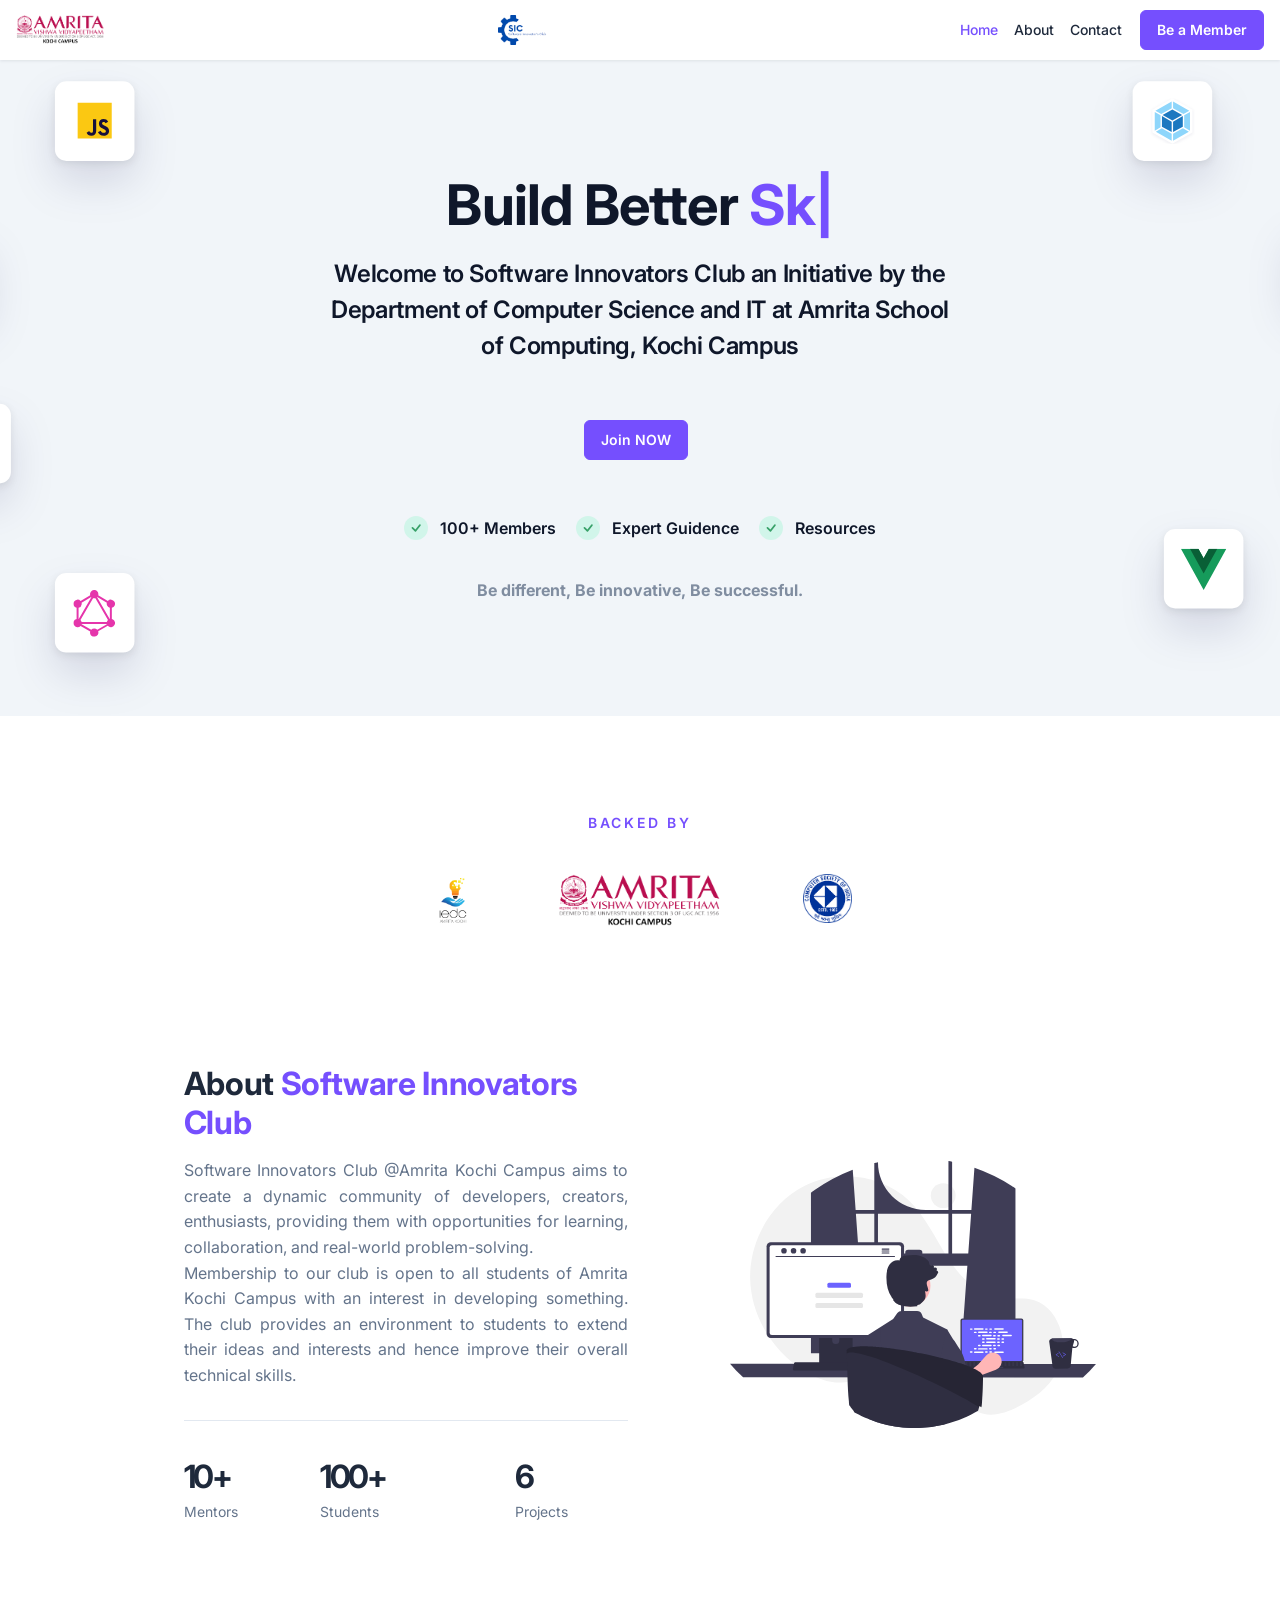
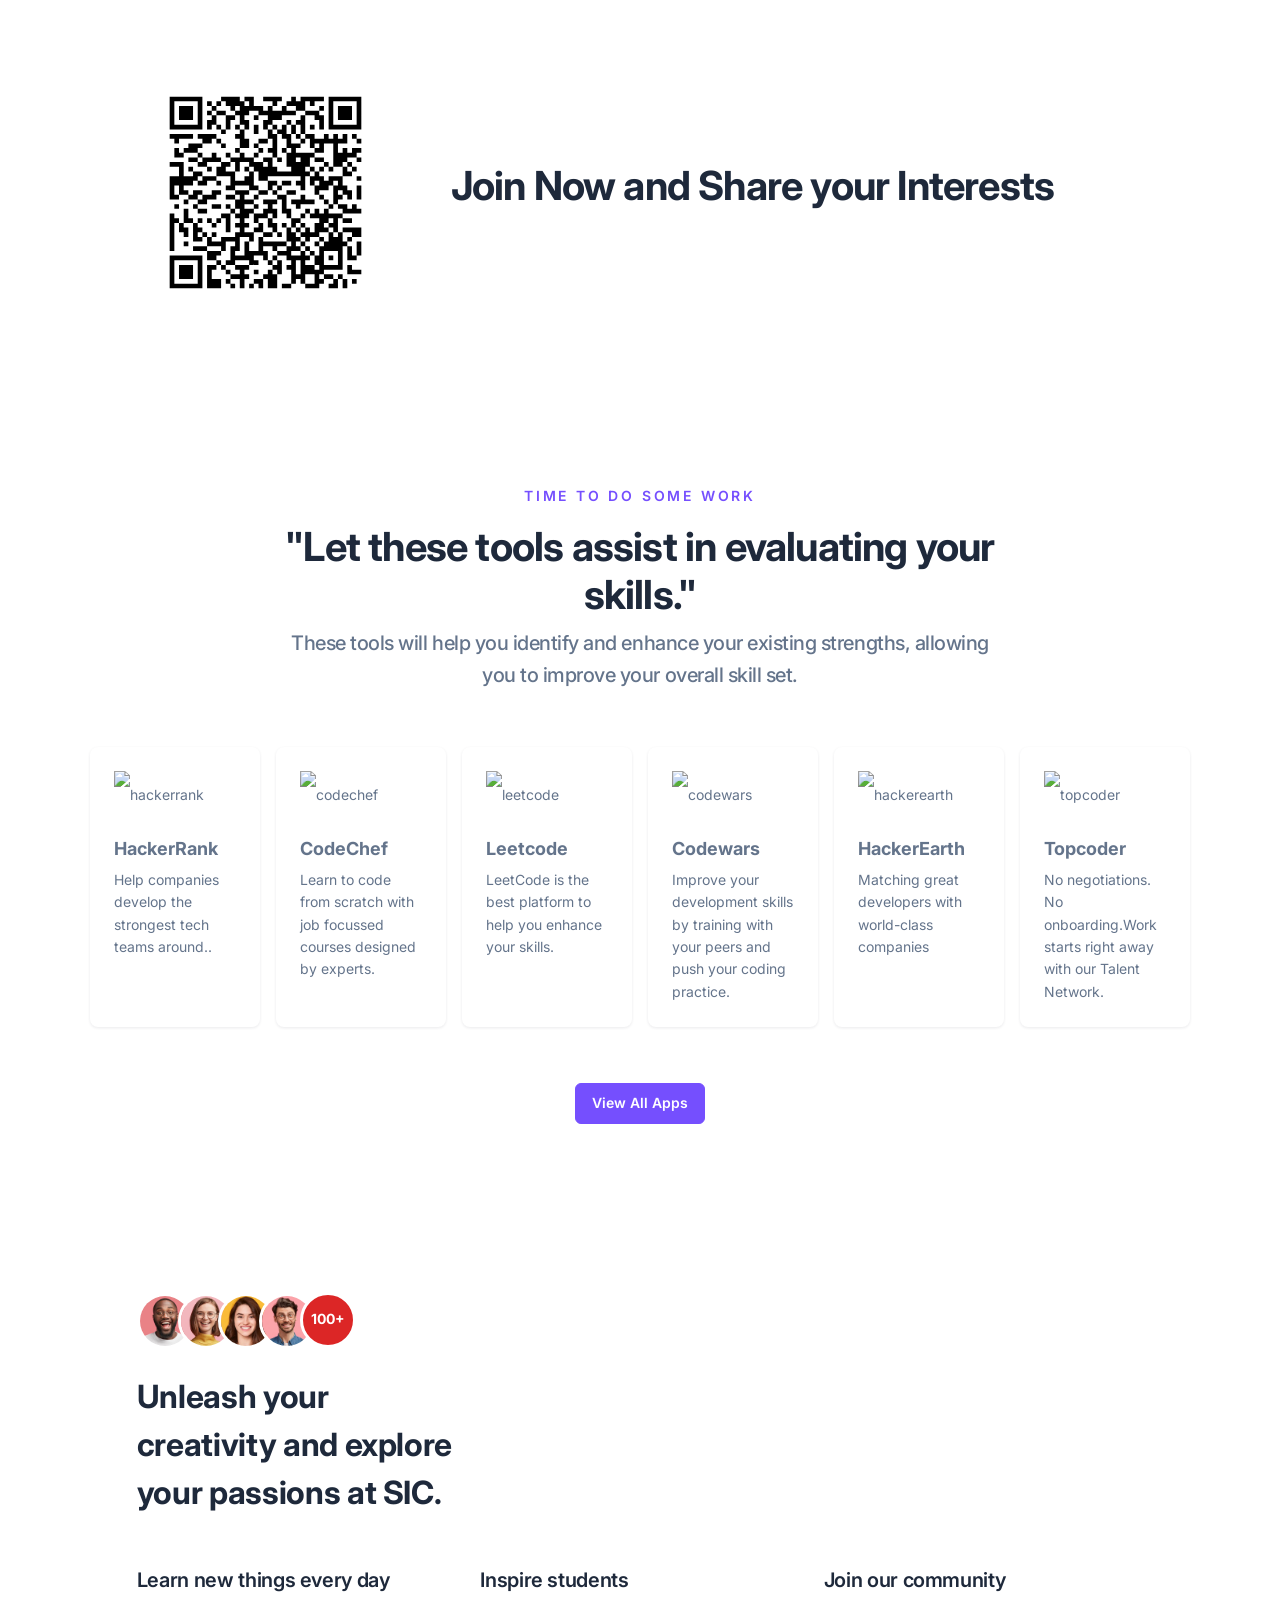
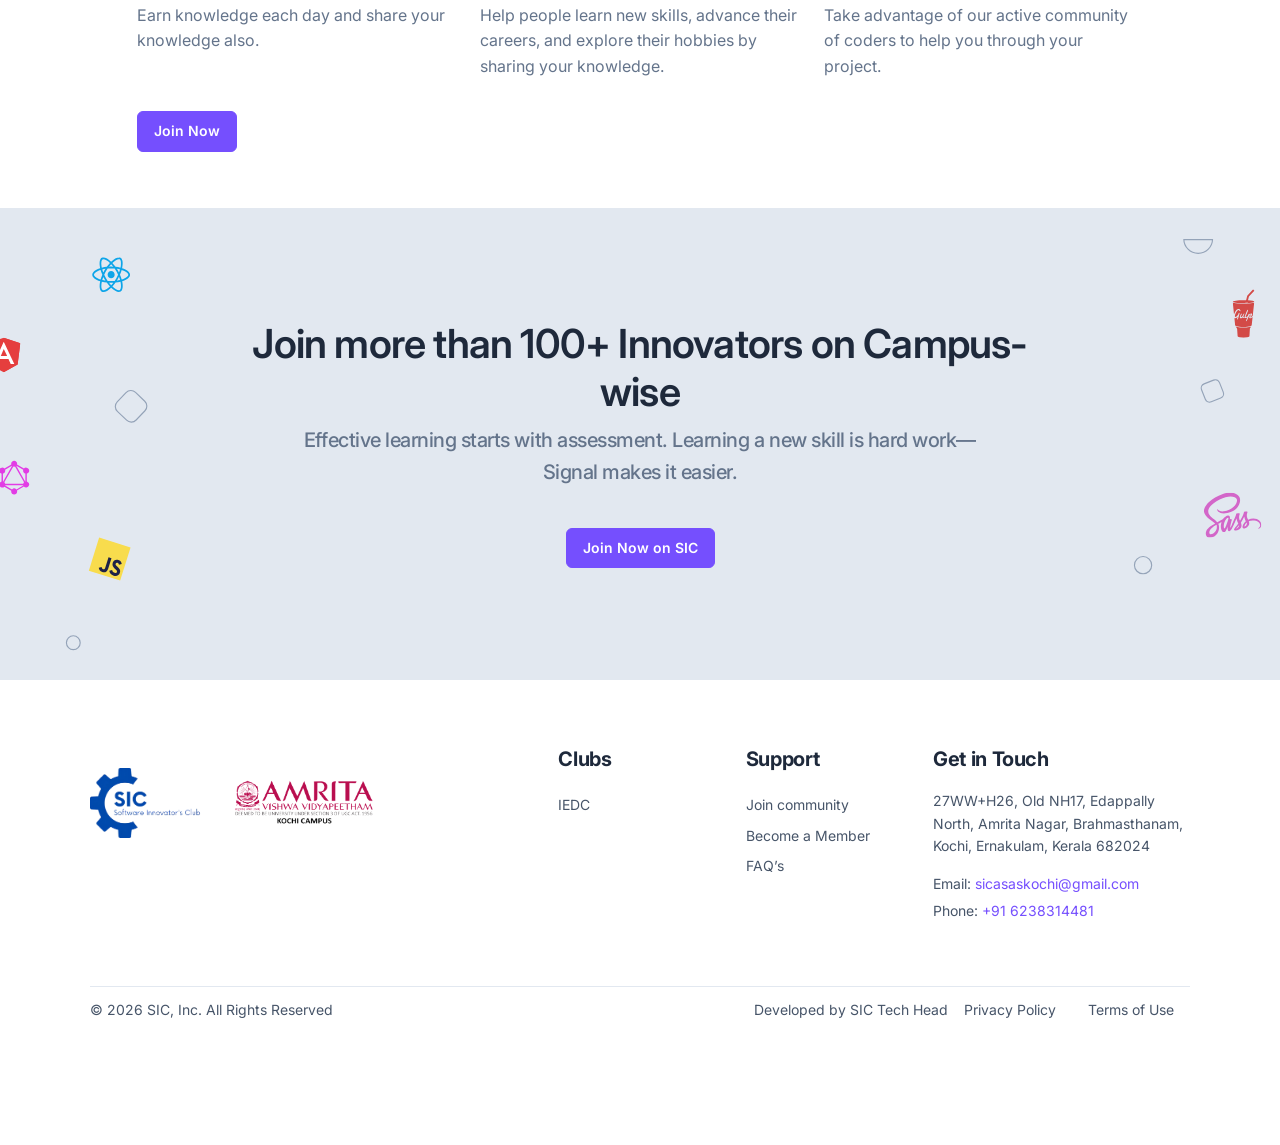
==== commit a2d94da4: "Changed index" ====
--- a/pages/landings/index.html
+++ b/pages/landings/index.html
@@ -5,10 +5,13 @@
 <meta name="viewport" content="width=device-width, initial-scale=1" />
 <meta name="description" content="" />
 <meta name="keywords" content="" />
-<meta name="author" content="devkiraa" />
+<meta name="author" content="Kiran S" />
 
 <!-- Favicon icon-->
 <link rel="shortcut icon" type="image/x-icon" href="../../assets/images/favicon/favicon.ico" />
+
+<!-- darkmode js-->
+<!--<script src="../../assets/js/vendors/darkMode.js"></script> -->
 
 <!-- Libs CSS -->
 <link href="../../assets/fonts/feather/feather.css" rel="stylesheet" />
@@ -24,11 +27,9 @@
     <body class="bg-white">
         <!-- Navbar -->
         <nav id="home" class="navbar navbar-expand-lg">
-            <div class="container-fluid px-0 ">
-                <div class="">
-                <a class="navbar-brand" href="https://www.amrita.edu/campus/kochi/" target="_blank"><img style="height:30px" src="../../assets/images/brand/Amrita.png" /></a>
-                <a class="navbar-brand" href="#"><img style="height:30px; padding-left:10px" src="../../assets/images/brand/SIC_Logo.png" /></a>
-            </div>
+            <div class="container-fluid px-0">
+                <a class="navbar-brand" href="#"><img style="height:30px" src="../../assets/images/brand/Amrita.png"/></a>
+                <a class="navbar-brand" href="#"><img style="height:30px;" src="../../assets/images/brand/SIC_Logo.png"/></a>
                 <div class="order-lg-3 d-flex align-items-center">
                     <div>
                         <!-- Collapsible section for mobile view -->
@@ -53,9 +54,10 @@
                                 <li class="nav-item">
                                     <a style="font-size: 14px;" class="nav-link" href="#About">About</a>
                                 </li>
+                                <!--
                                 <li class="nav-item">
                                     <a style="font-size: 14px;" class="nav-link" href="#events">Events</a>
-                                </li>
+                                </li>-->
                                 <li class="nav-item">
                                     <a style="font-size: 14px;" class="nav-link" href="#contact">Contact</a>
                                 </li>
@@ -68,6 +70,11 @@
             </div>
         </nav>
     </body>
+    
+    
+
+
+
         <!-- Page Content -->
         <section class="py-8 bg-auto bg-light hero-graphics">
             <div class="container my-lg-8">
@@ -131,7 +138,7 @@
             </div>
         </div>
         <!-- row -->
-        <div class="align-middle">
+        <div class="table-responsive-lg align-middle">
             <div style="justify-content: center; flex-wrap: wrap;" class="row text-center">
                 <!-- logo -->
                 <div class="col-lg-2 col-md-4 col-6">
@@ -154,6 +161,7 @@
         </div>
     </div>
 </div>
+
 
         <!-- Section -->
         <section id="About" class="py-7 py-lg-8">
@@ -203,7 +211,7 @@
                 <div class="row mb-4 justify-content-center">
                     <img style="width: 20%;" src="../../assets/images/brand/qrcode.svg"/>
                     <div class="col-lg-8 col-md-12 col-12 text-center">
-                        <h2 class="mb-2  display-4 fw-bold" style="padding: 70px 0; text-align: center;">Join Now and Share your Interests</h2>
+                        <h2 class="mb-2  display-4 fw-bold" style="margin-top:70px">Join Now and Share your Interests</h2>
                     </div>
                 </div>
             </div>
@@ -304,12 +312,9 @@
 
         
 
-        <!--learn skills-->
+        <!--learn skills
         <section id="events" class="py-lg-8 py-6 bg-gray-100">
-            <span style="text-align: center;" class="text-primary mb-3 d-block fw-semibold ls-xl text-uppercase">EVENTS</span>
-            
-                <h2 class="mb-2  display-4 fw-bold" style="padding: 70px 0; text-align: center;">Comming Soon ...</h2>
-            <!--
+            <span style="text-align: center;" class="text-primary mb-3 d-block fw-semibold ls-xl text-uppercase">ONGOING EVENTS</span>
             <div class="container my-lg-8">
                 <div class="row">
                     <div class="col-xl-10 offset-xl-1 col-md-12 col-12">
@@ -333,8 +338,7 @@
                     </div>
                 </div>
             </div>
-            -->
-        </section>
+        </section>-->
         <!--learn skills-->
 
         <!-- Instructor -->
@@ -403,6 +407,9 @@
                     </div>
                 </div>
             </div>
+
+            
+
             
         <!-- call to action -->
         <section class="py-8 bg-gray-200" style="background: url(../../assets/images/background/course-graphics.svg) no-repeat; background-size: cover; background-position: top center">
@@ -425,6 +432,7 @@
 
         <!-- footer -->
 
+
         <!-- footer -->
 <footer id="contact" class="pt-lg-8 pt-5 footer bg-white">
     <div class="container mt-lg-2">
@@ -512,6 +520,8 @@
         <path d="M8 1H32C35.866 1 39 4.13401 39 8V32C39 35.866 35.866 39 32 39H8C4.13401 39 1 35.866 1 32V8C1 4.13401 4.13401 1 8 1Z" />
     </svg>
 </div>
+
+
         <!-- Scripts -->
         <script src="../../assets/libs/typed.js/dist/typed.umd.js"></script>
         <!-- Libs JS -->
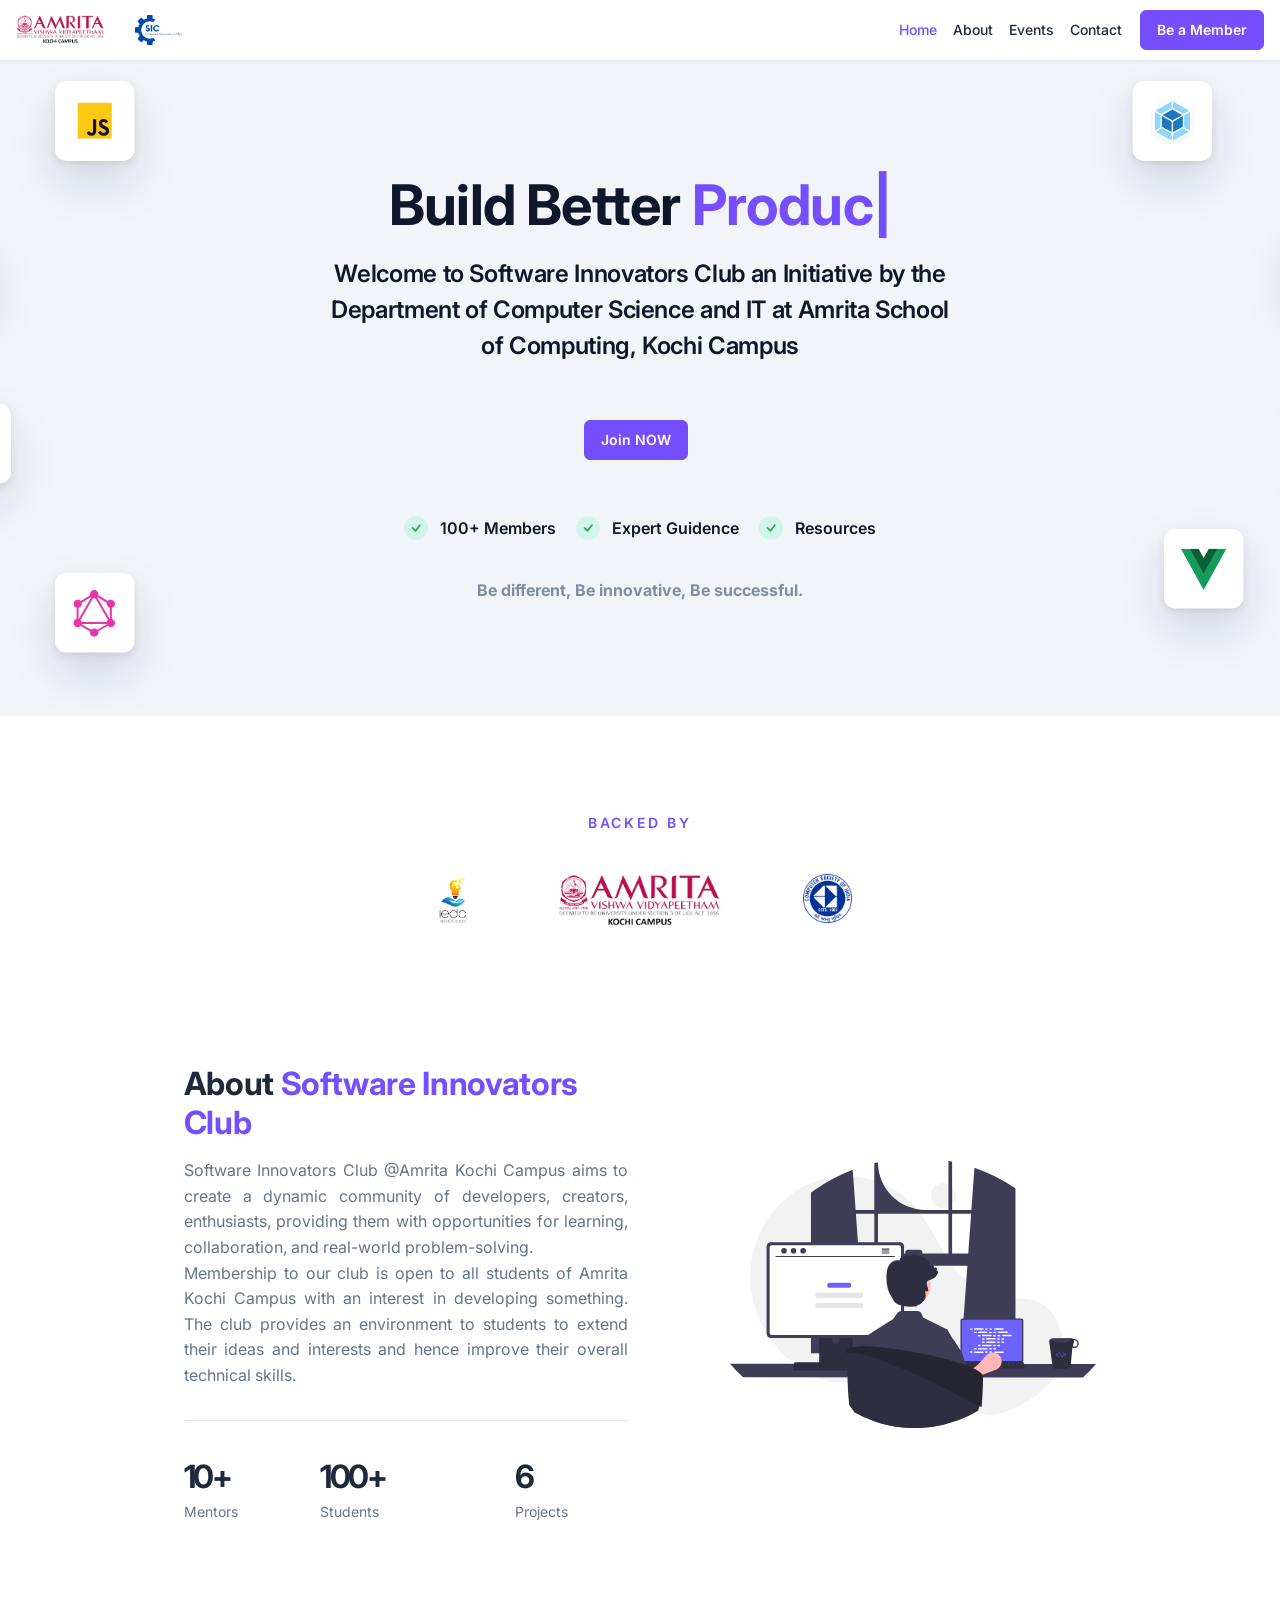
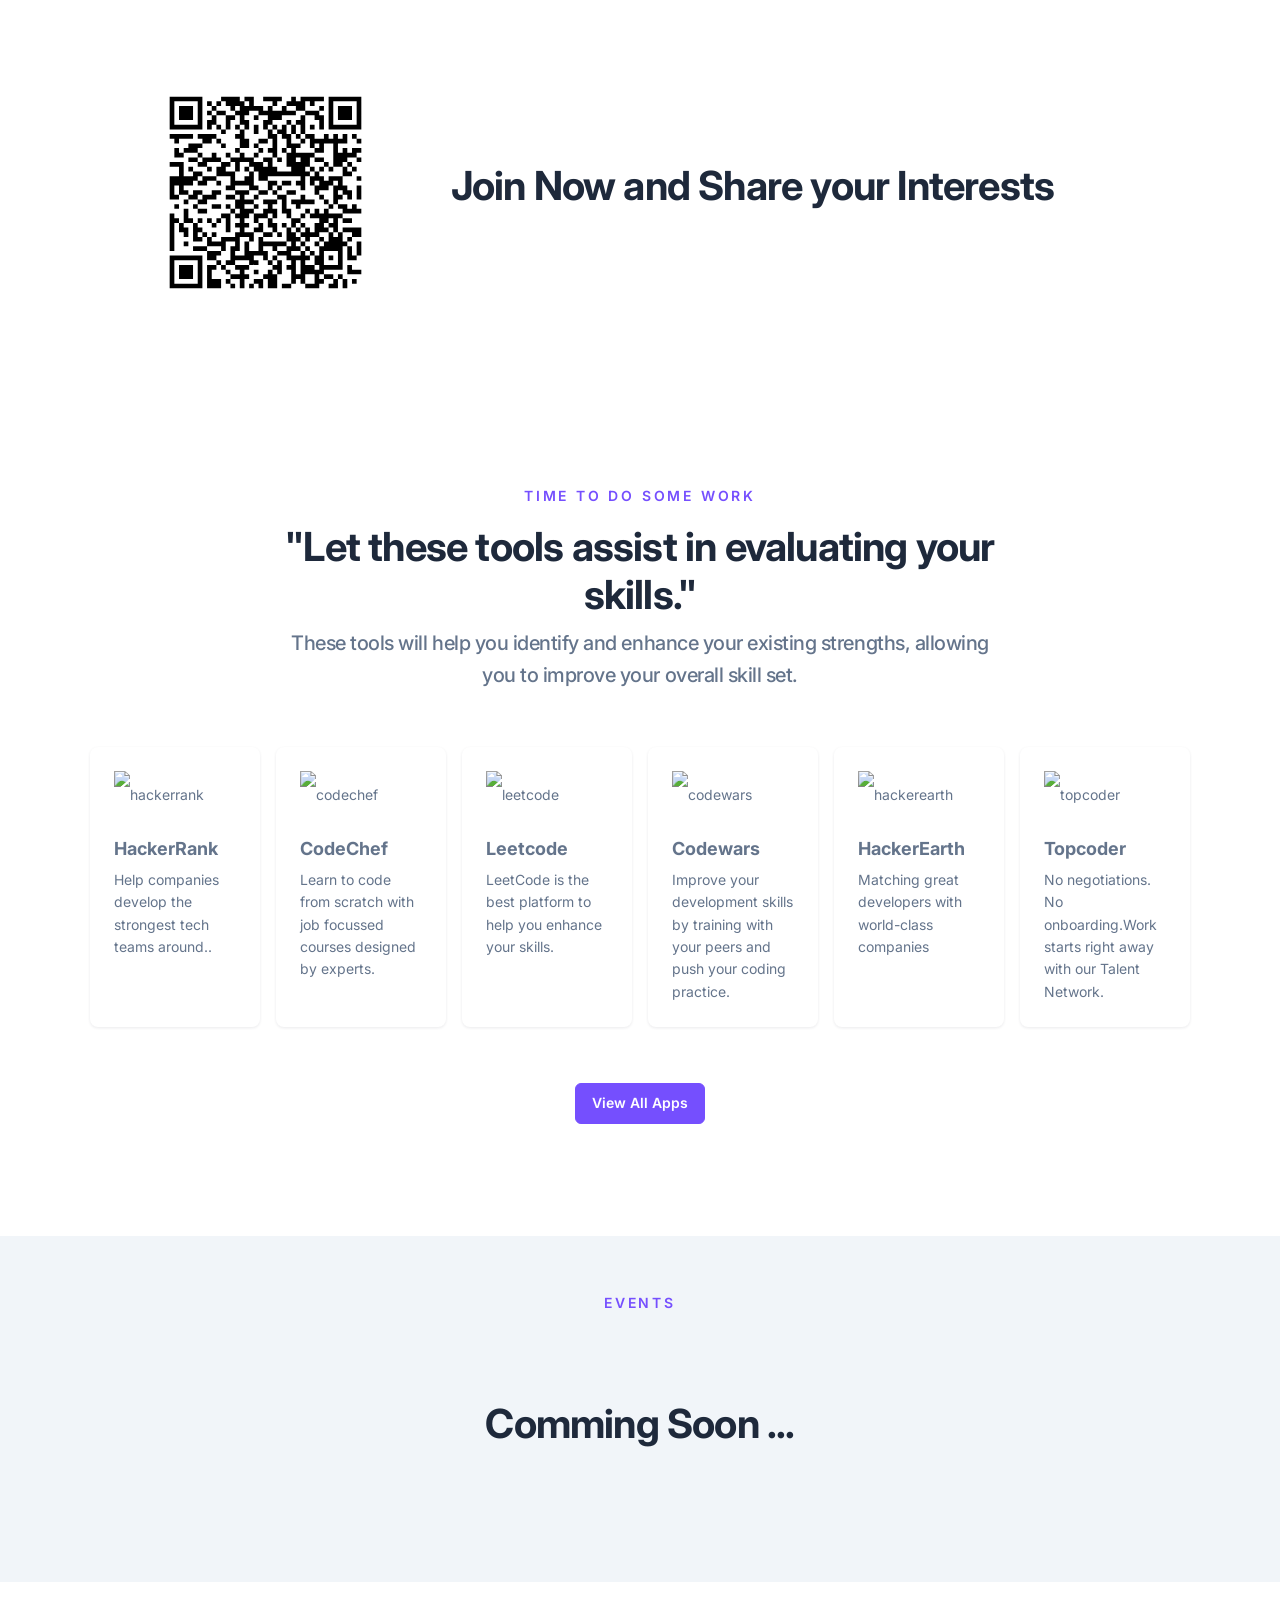
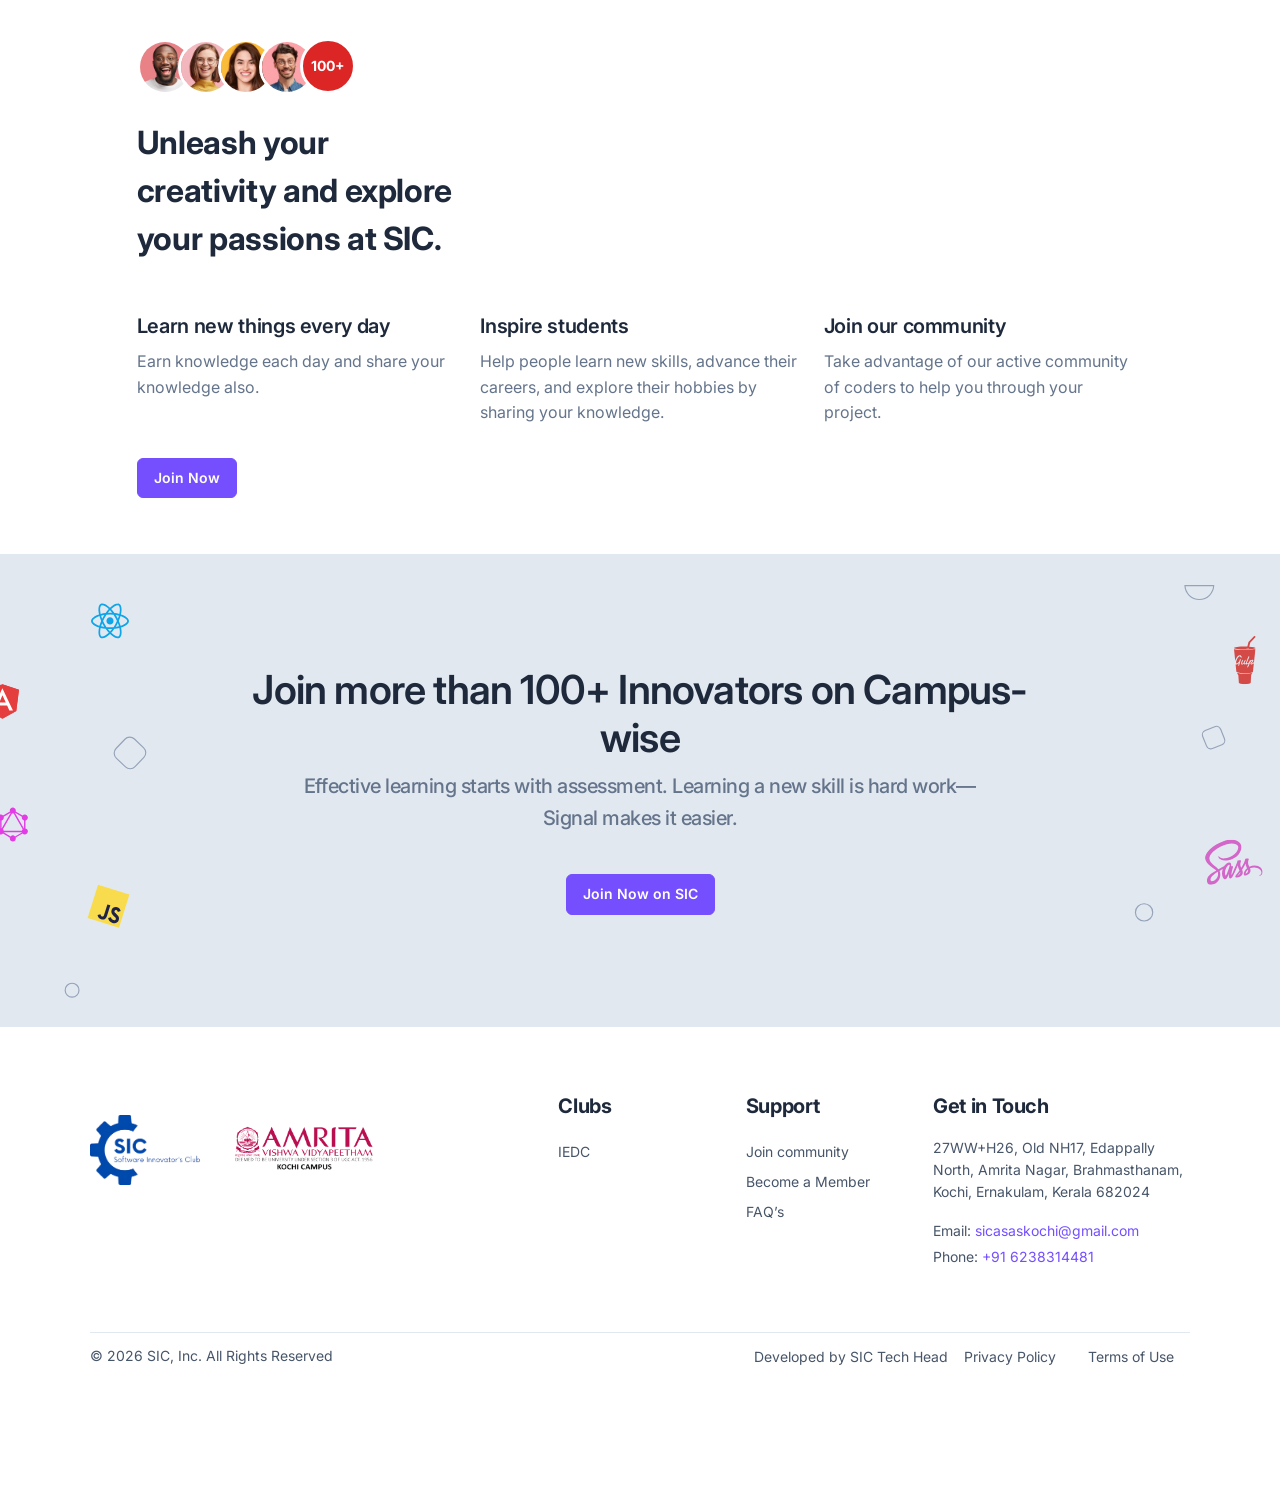
==== commit 74e2d48b: "Merge branch 'main' of https://github.com/devkiraa/SIC-Software-Innovators-Club" ====
--- a/pages/landings/index.html
+++ b/pages/landings/index.html
@@ -5,13 +5,10 @@
 <meta name="viewport" content="width=device-width, initial-scale=1" />
 <meta name="description" content="" />
 <meta name="keywords" content="" />
-<meta name="author" content="Kiran S" />
+<meta name="author" content="devkiraa" />
 
 <!-- Favicon icon-->
 <link rel="shortcut icon" type="image/x-icon" href="../../assets/images/favicon/favicon.ico" />
-
-<!-- darkmode js-->
-<!--<script src="../../assets/js/vendors/darkMode.js"></script> -->
 
 <!-- Libs CSS -->
 <link href="../../assets/fonts/feather/feather.css" rel="stylesheet" />
@@ -27,9 +24,11 @@
     <body class="bg-white">
         <!-- Navbar -->
         <nav id="home" class="navbar navbar-expand-lg">
-            <div class="container-fluid px-0">
-                <a class="navbar-brand" href="#"><img style="height:30px" src="../../assets/images/brand/Amrita.png"/></a>
-                <a class="navbar-brand" href="#"><img style="height:30px;" src="../../assets/images/brand/SIC_Logo.png"/></a>
+            <div class="container-fluid px-0 ">
+                <div class="">
+                <a class="navbar-brand" href="https://www.amrita.edu/campus/kochi/" target="_blank"><img style="height:30px" src="../../assets/images/brand/Amrita.png" /></a>
+                <a class="navbar-brand" href="#"><img style="height:30px; padding-left:10px" src="../../assets/images/brand/SIC_Logo.png" /></a>
+            </div>
                 <div class="order-lg-3 d-flex align-items-center">
                     <div>
                         <!-- Collapsible section for mobile view -->
@@ -54,10 +53,9 @@
                                 <li class="nav-item">
                                     <a style="font-size: 14px;" class="nav-link" href="#About">About</a>
                                 </li>
-                                <!--
                                 <li class="nav-item">
                                     <a style="font-size: 14px;" class="nav-link" href="#events">Events</a>
-                                </li>-->
+                                </li>
                                 <li class="nav-item">
                                     <a style="font-size: 14px;" class="nav-link" href="#contact">Contact</a>
                                 </li>
@@ -70,11 +68,6 @@
             </div>
         </nav>
     </body>
-    
-    
-
-
-
         <!-- Page Content -->
         <section class="py-8 bg-auto bg-light hero-graphics">
             <div class="container my-lg-8">
@@ -138,7 +131,7 @@
             </div>
         </div>
         <!-- row -->
-        <div class="table-responsive-lg align-middle">
+        <div class="align-middle">
             <div style="justify-content: center; flex-wrap: wrap;" class="row text-center">
                 <!-- logo -->
                 <div class="col-lg-2 col-md-4 col-6">
@@ -161,7 +154,6 @@
         </div>
     </div>
 </div>
-
 
         <!-- Section -->
         <section id="About" class="py-7 py-lg-8">
@@ -312,9 +304,12 @@
 
         
 
-        <!--learn skills
+        <!--learn skills-->
         <section id="events" class="py-lg-8 py-6 bg-gray-100">
-            <span style="text-align: center;" class="text-primary mb-3 d-block fw-semibold ls-xl text-uppercase">ONGOING EVENTS</span>
+            <span style="text-align: center;" class="text-primary mb-3 d-block fw-semibold ls-xl text-uppercase">EVENTS</span>
+            
+                <h2 class="mb-2  display-4 fw-bold" style="padding: 70px 0; text-align: center;">Comming Soon ...</h2>
+            <!--
             <div class="container my-lg-8">
                 <div class="row">
                     <div class="col-xl-10 offset-xl-1 col-md-12 col-12">
@@ -338,7 +333,8 @@
                     </div>
                 </div>
             </div>
-        </section>-->
+            -->
+        </section>
         <!--learn skills-->
 
         <!-- Instructor -->
@@ -407,9 +403,6 @@
                     </div>
                 </div>
             </div>
-
-            
-
             
         <!-- call to action -->
         <section class="py-8 bg-gray-200" style="background: url(../../assets/images/background/course-graphics.svg) no-repeat; background-size: cover; background-position: top center">
@@ -432,7 +425,6 @@
 
         <!-- footer -->
 
-
         <!-- footer -->
 <footer id="contact" class="pt-lg-8 pt-5 footer bg-white">
     <div class="container mt-lg-2">
@@ -520,8 +512,6 @@
         <path d="M8 1H32C35.866 1 39 4.13401 39 8V32C39 35.866 35.866 39 32 39H8C4.13401 39 1 35.866 1 32V8C1 4.13401 4.13401 1 8 1Z" />
     </svg>
 </div>
-
-
         <!-- Scripts -->
         <script src="../../assets/libs/typed.js/dist/typed.umd.js"></script>
         <!-- Libs JS -->
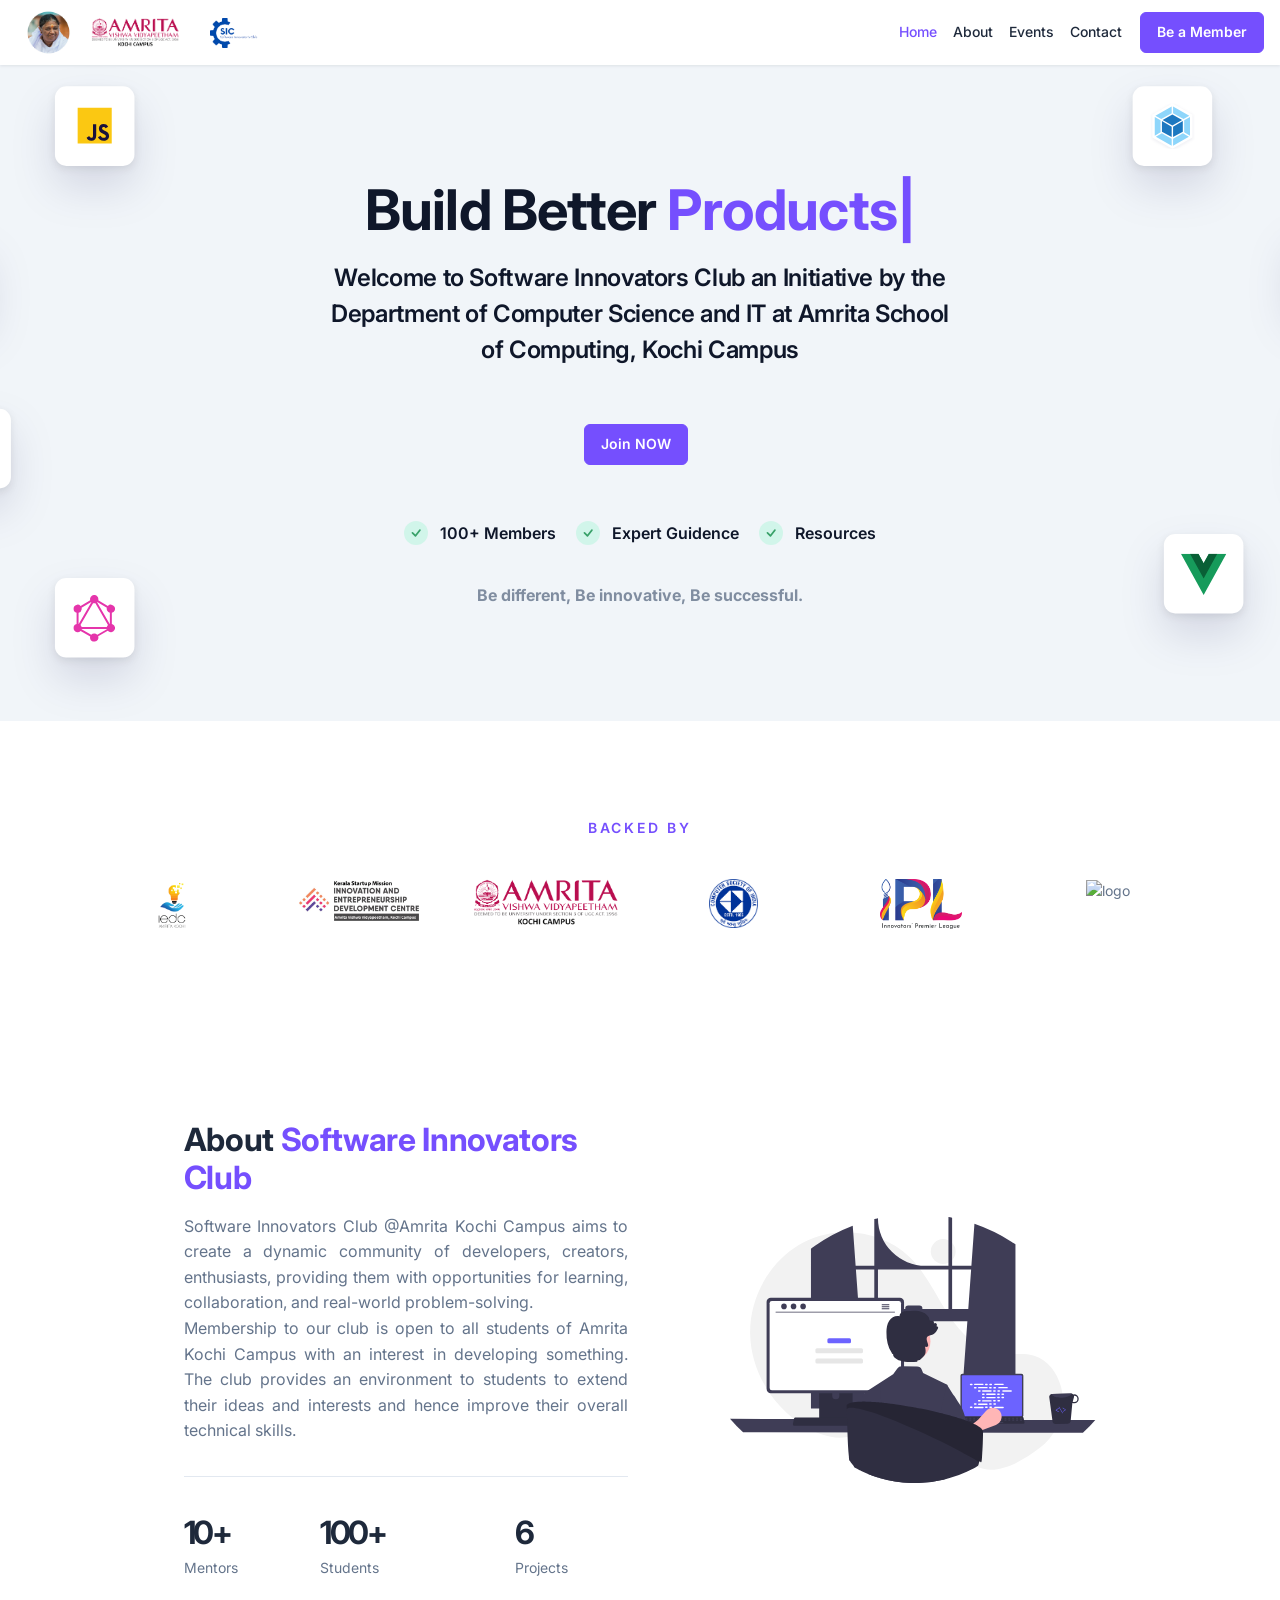
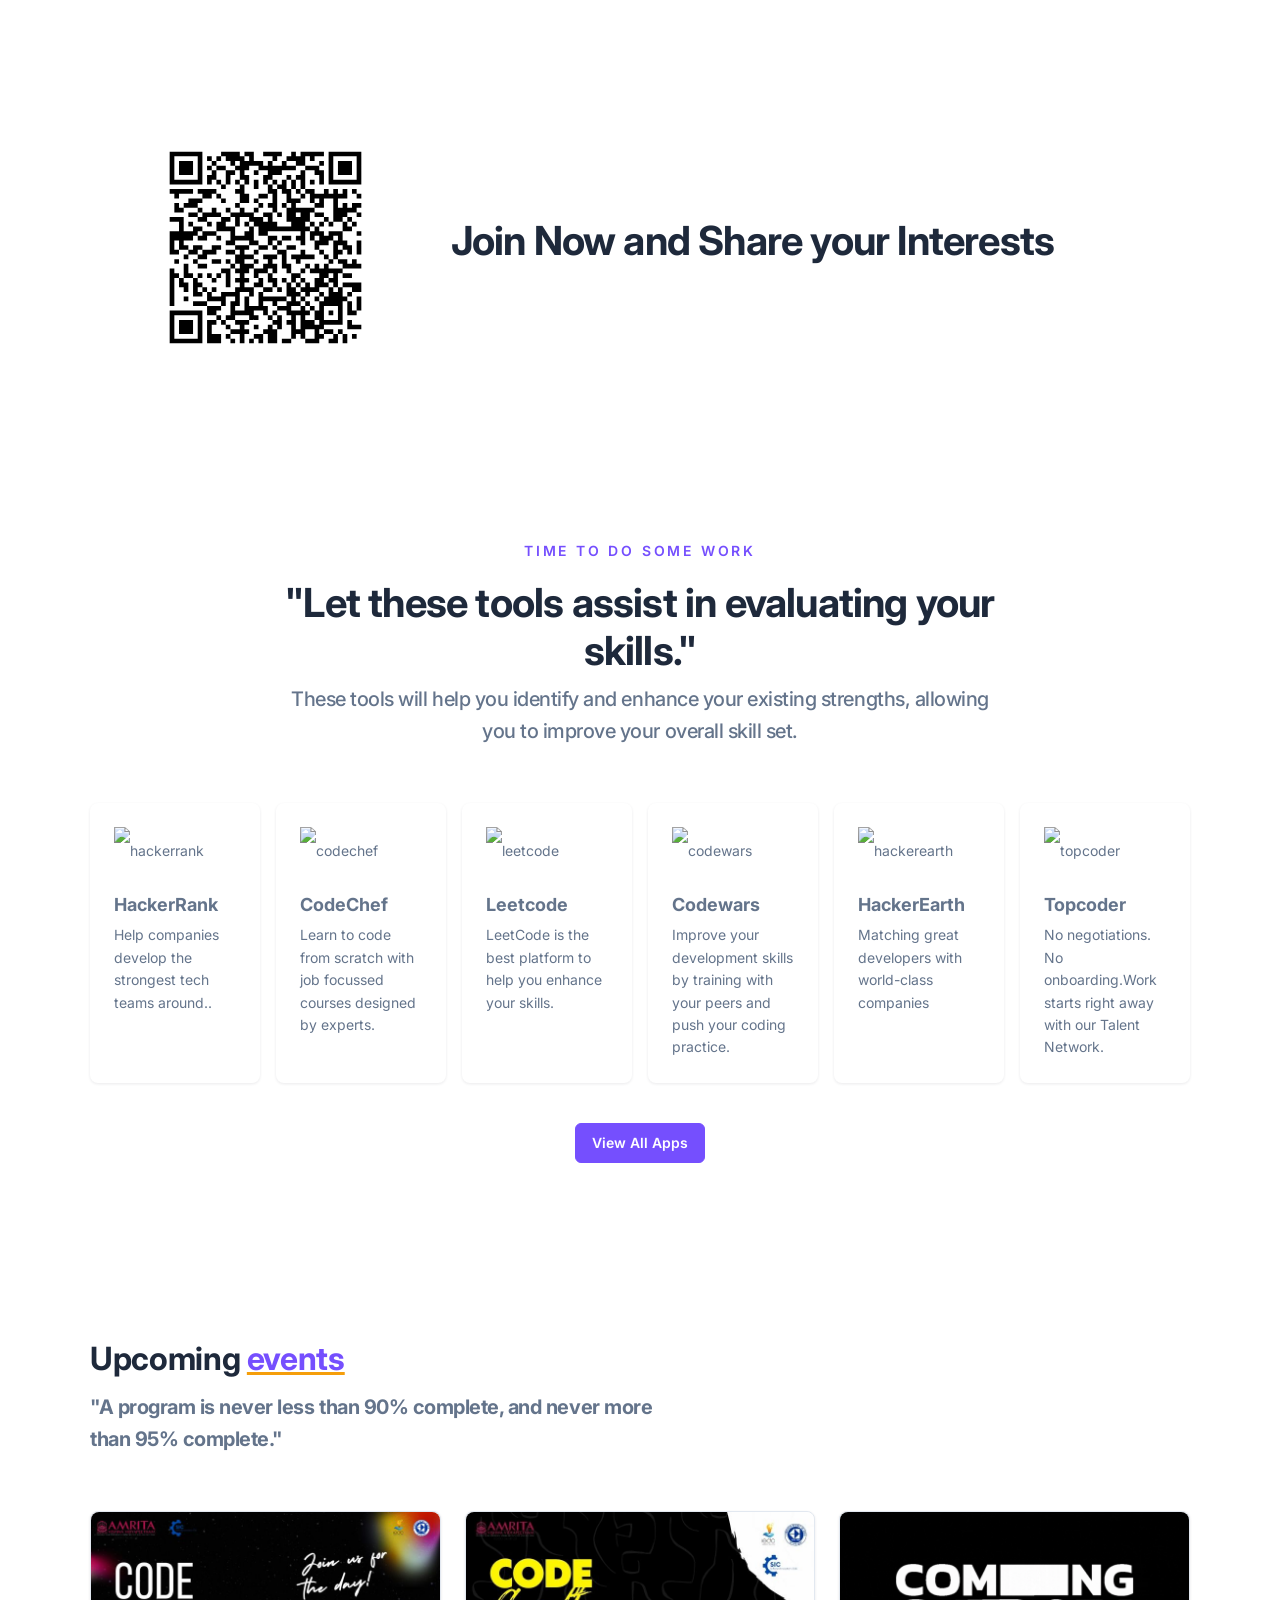
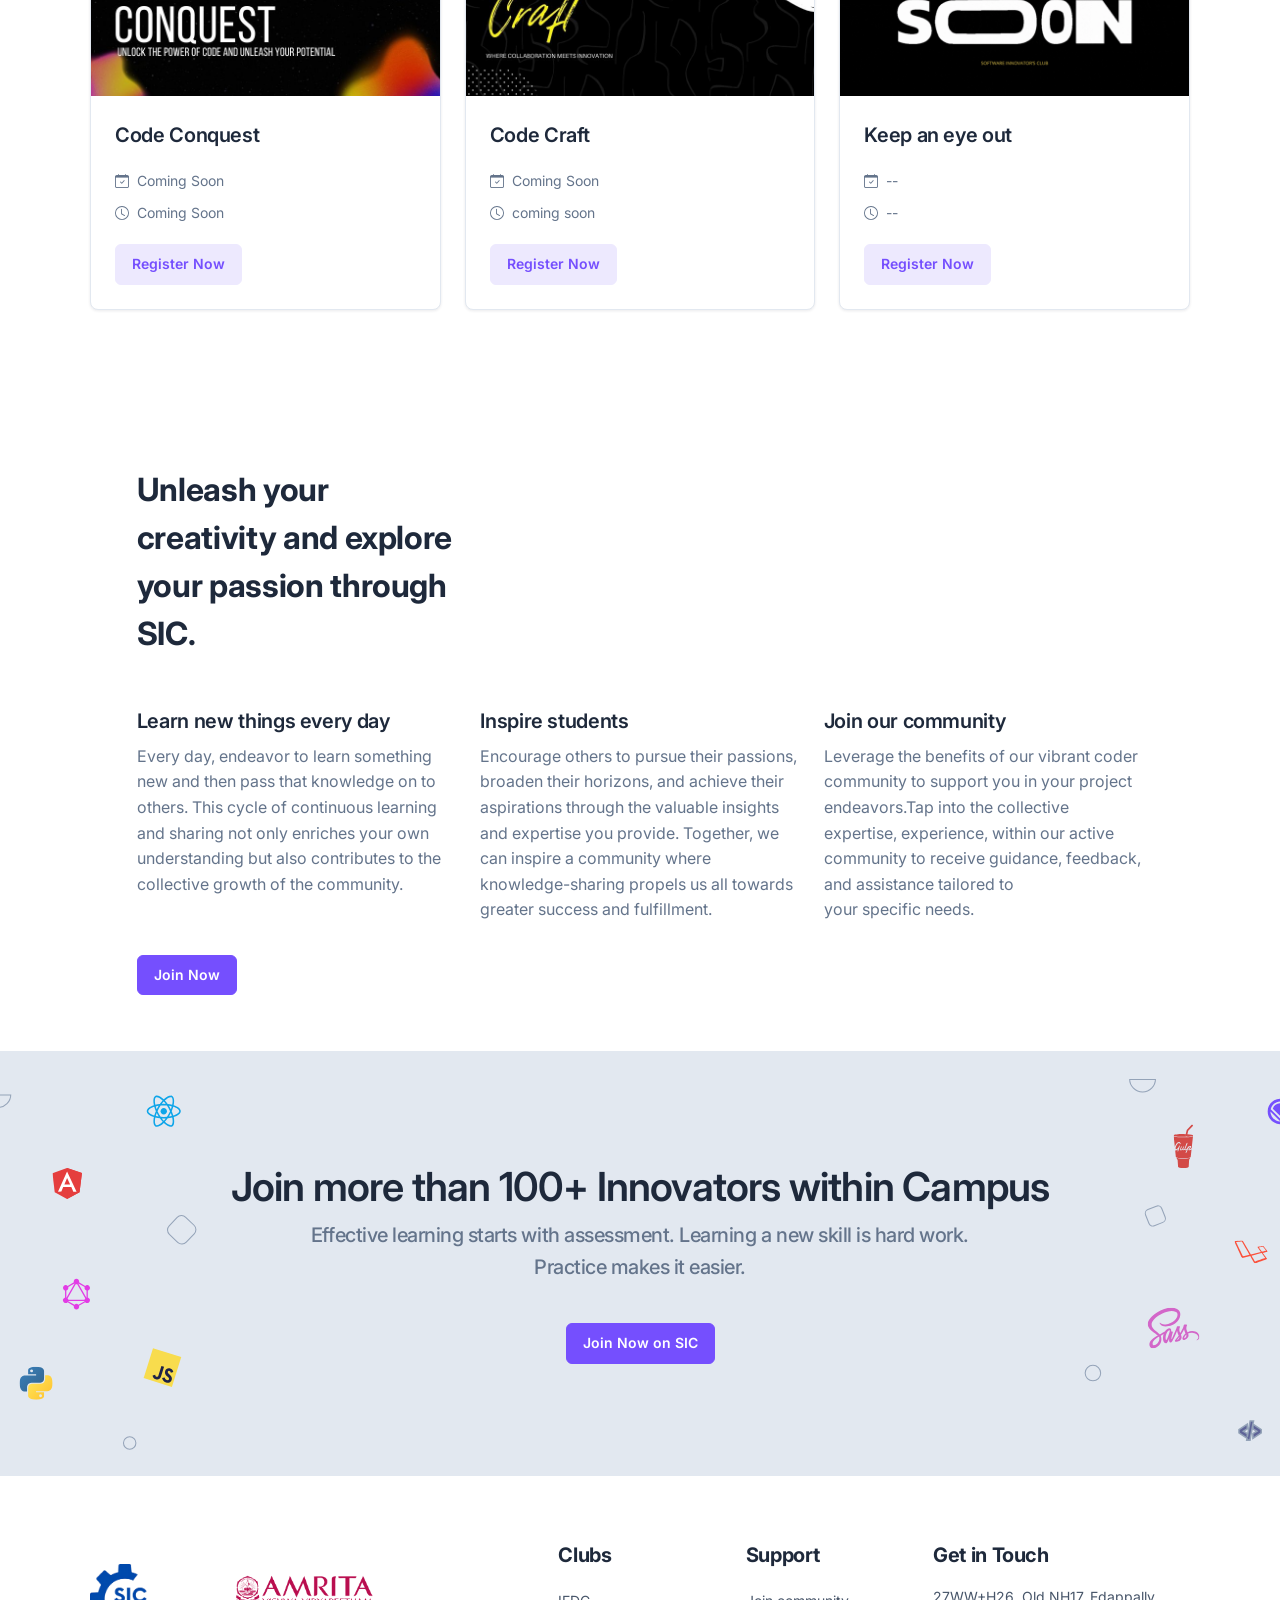
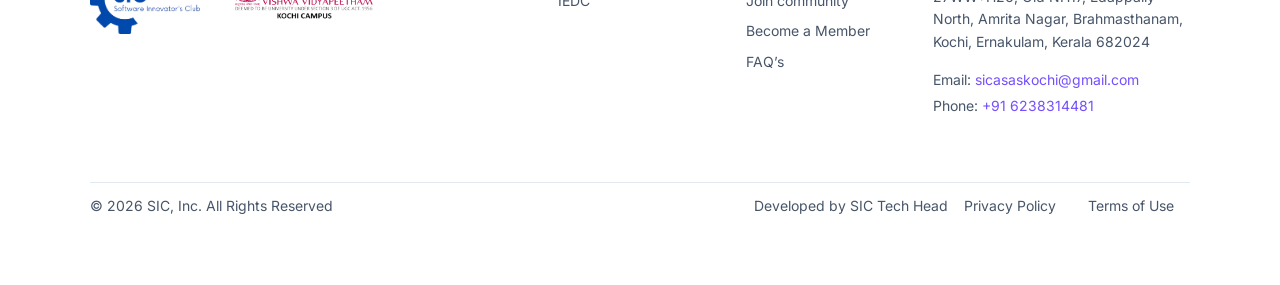
==== commit 3aa33459: "Update homepage with upcoming events and education sections." ====
--- a/pages/landings/index.html
+++ b/pages/landings/index.html
@@ -26,6 +26,7 @@
         <nav id="home" class="navbar navbar-expand-lg">
             <div class="container-fluid px-0 ">
                 <div class="">
+                <a class="navbar-brand" href="#"><img style="border-radius:50%; height:45px; padding-left:10px" src="../../assets/images/brand/amma.jpg" /></a>
                 <a class="navbar-brand" href="https://www.amrita.edu/campus/kochi/" target="_blank"><img style="height:30px" src="../../assets/images/brand/Amrita.png" /></a>
                 <a class="navbar-brand" href="#"><img style="height:30px; padding-left:10px" src="../../assets/images/brand/SIC_Logo.png" /></a>
             </div>
@@ -131,24 +132,43 @@
             </div>
         </div>
         <!-- row -->
-        <div class="align-middle">
-            <div style="justify-content: center; flex-wrap: wrap;" class="row text-center">
+        <div class="table-responsive-lg">
+            <div class="row flex-nowrap">
                 <!-- logo -->
                 <div class="col-lg-2 col-md-4 col-6">
-                    <div class="mb-4 align-middle">
-                        <img style="max-width: 20%;" src="../../assets/images/brand/iedc.png" alt="logo"> 
+                    <div class="mb-4 text-center align-middle">
+                        <img style="max-width: 20%;" src="../../assets/images/brand/iedc.png" alt="logo">
                     </div>
                 </div>
                 <!-- logo -->
                 <div class="col-lg-2 col-md-4 col-6">
-                    <div class="mb-4 align-middle">
-                        <img style="max-width: 100%;" src="../../assets/images/brand/Amrita.png" alt="logo"> 
+                    <div class="mb-4 text-center">
+                        <img style="width: 80%;" src="../../assets/images/brand/iedcasas.jpg" alt="logo">
                     </div>
                 </div>
                 <!-- logo -->
                 <div class="col-lg-2 col-md-4 col-6">
-                    <div class="mb-4 align-middle">
+                    <div class="mb-4 text-center">
+                        <img style="max-width: 90%;" src="../../assets/images/brand/Amrita.png" alt="logo">
+                    </div>
+                </div>
+                <!-- logo -->
+                <div class="col-lg-2 col-md-4 col-6">
+                    <div class="mb-4 text-center">
                         <img style="max-width: 30%;" src="../../assets/images/brand/CSI.PNG" alt="logo">
+                    </div>
+                </div>
+                <!-- logo -->
+                <div class="col-lg-2 col-md-4 col-6">
+                    <div class="mb-4 text-center">
+                        <img style="max-width: 50%;" src="../../assets/images/brand/ipl.png" alt="logo">
+                    </div>
+                </div>
+                <!-- logo -->
+                <div class="col-lg-2 col-md-4 col-6">
+                    <div class="mb-4 text-center">
+                        <img src="../../assets/images/brand/gray-logo-netflix.svg" alt="logo">
+                    </div>
                 </div>
             </div>
         </div>
@@ -294,7 +314,7 @@
                 </div>
                 <div class="row">
                     <!-- button  -->
-                    <div class="col-12 text-center mt-8">
+                    <div class="col-12 text-center mt-6">
                         <a href="https://docs.google.com/document/d/1bzwWlO8Qmd5M2T1bz-eFarRRGnZONSodxGajxZFWjqI/edit?usp=sharing" target="_blank" class="btn btn-primary">View All Apps</a>
                     </div>
                 </div>
@@ -304,38 +324,118 @@
 
         
 
-        <!--learn skills-->
-        <section id="events" class="py-lg-8 py-6 bg-gray-100">
-            <span style="text-align: center;" class="text-primary mb-3 d-block fw-semibold ls-xl text-uppercase">EVENTS</span>
-            
-                <h2 class="mb-2  display-4 fw-bold" style="padding: 70px 0; text-align: center;">Comming Soon ...</h2>
-            <!--
-            <div class="container my-lg-8">
+        <!--upcoming education-->
+        <section id="events" class="py-lg-8 py-6">
+            <div class="container my-lg-1">
                 <div class="row">
-                    <div class="col-xl-10 offset-xl-1 col-md-12 col-12">
-                        <div class="row align-items-center">
-                            <div class="col-lg-6 offset-lg-1 col-md-12">
-                                <div class="offset-xl-1 col-xl-5 col-lg-5  mb-lg-0 order-lg-2 text-center">
-                                    <img style="width: 100%;" src="../../assets/images/events/01.png" alt="eventposter" class="img-fluid">
-                                </div>
-                            </div>
-                            <div class="col-lg-5 col-md-12 col-12">
-                                <div class="mb-5 mb-lg-0">
-                                    <h2 class="display-4 fw-bold mb-3">
-                                        Learn latest Skills; Advance
-                                        <u class="text-warning"><span class="text-primary">your career</span></u>
-                                    </h2>
-                                    <p class="mb-5 lead">Donec sit quam lacinia et sed et. Lectus in pellent esque sed a eget mauris. Tincidunt tincidunt sit quisque orci turpis nulla velit.</p>
-                                    <a href="#!" class="btn btn-outline-secondary">Register Now</a>
-                                </div>
-                            </div>
-                        </div>
-                    </div>
-                </div>
-            </div>
-            -->
+                    <div class="col-xl-8 col-md-12 col-12">
+                        <div class="mb-lg-8 mb-6">
+                            <h2 class="h1 fw-bold">
+                                Upcoming
+                                <u class="text-warning"><span class="text-primary">events</span></u>
+                            </h2>
+                            <p style="font-weight:bold;" class="lead mb-0">"A program is never less than 90% complete, and never more than 95% complete."</p>
+                        </div>
+                    </div>
+                </div>
+                <div class="table-responsive-xl pb-6">
+                    <div class="row row-cols-lg-3 row-cols-1 flex-nowrap">
+                        <div class="col">
+                            <div class="card mb-4 mb-xl-0 card-hover border">
+                                <a href="#!">
+                                    <img src="../../assets/images/events/event1.jpg" alt="webinar-1" class="img-fluid w-100 rounded-top-3">
+                                </a>
+                                <div class="card-body">
+                                    <h3 class="mb-4 text-truncate">
+                                        <a href="#!" class="text-inherit">Code Conquest</a>
+                                    </h3>
+                                    <div class="mb-4">
+                                        <div class="mb-3 lh-1">
+                                            <span class="me-1">
+                                                <i class="bi bi-calendar-check"></i>
+                                            </span>
+                                            <span>Coming Soon</span>
+                                        </div>
+                                        <div class="lh-1">
+                                            <span class="align-text-top me-1">
+                                                <svg xmlns="http://www.w3.org/2000/svg" width="14" height="14" fill="currentColor" class="bi bi-clock" viewBox="0 0 16 16">
+                                                    <path d="M8 3.5a.5.5 0 0 0-1 0V9a.5.5 0 0 0 .252.434l3.5 2a.5.5 0 0 0 .496-.868L8 8.71V3.5z" />
+                                                    <path d="M8 16A8 8 0 1 0 8 0a8 8 0 0 0 0 16zm7-8A7 7 0 1 1 1 8a7 7 0 0 1 14 0z" />
+                                                </svg>
+                                            </span>
+                                            <span>Coming Soon</span>
+                                        </div>
+                                    </div>
+                                    <a href="https://docs.google.com/forms/d/e/1FAIpQLSfcVaknXaCFPd3rt5rAVcotP59CMSCSyKUoKwMjJcwRvLOovQ/viewform?usp=sf_link" target="_blank" class="btn btn-light-primary text-primary">Register Now</a>
+                                </div>
+                            </div>
+                        </div>
+                        <div class="col">
+                            <div class="card mb-4 mb-xl-0 card-hover border">
+                                <a href="#!">
+                                    <img src="../../assets/images/events/event2.jpg" alt="webinar-2" class="img-fluid w-100 rounded-top-3">
+                                </a>
+                                <div class="card-body">
+                                    <h3 class="mb-4 text-truncate">
+                                        <a href="#!" class="text-inherit">Code Craft</a>
+                                    </h3>
+                                    <div class="mb-4">
+                                        <div class="mb-3 lh-1">
+                                            <span class="me-1">
+                                                <i class="bi bi-calendar-check"></i>
+                                            </span>
+                                            <span>Coming Soon</span>
+                                        </div>
+                                        <div class="lh-1">
+                                            <span class="align-text-top me-1">
+                                                <svg xmlns="http://www.w3.org/2000/svg" width="14" height="14" fill="currentColor" class="bi bi-clock" viewBox="0 0 16 16">
+                                                    <path d="M8 3.5a.5.5 0 0 0-1 0V9a.5.5 0 0 0 .252.434l3.5 2a.5.5 0 0 0 .496-.868L8 8.71V3.5z" />
+                                                    <path d="M8 16A8 8 0 1 0 8 0a8 8 0 0 0 0 16zm7-8A7 7 0 1 1 1 8a7 7 0 0 1 14 0z" />
+                                                </svg>
+                                            </span>
+                                            <span>coming soon</span>
+                                        </div>
+                                    </div>
+                                    <a href="https://docs.google.com/forms/d/e/1FAIpQLScMO24UumuCv4pY0FrJkMlMOF5rv4PIOW8jbKz-rr5QvmfMUg/viewform?usp=sf_link" class="btn btn-light-primary text-primary">Register Now</a>
+                                </div>
+                            </div>
+                        </div>
+                        <div class="col">
+                            <div class="card card-hover border">
+                                <a href="#!">
+                                    <img src="../../assets/images/events/comingsoon.gif" alt="webinar-3" class="img-fluid w-100 rounded-top-3">
+                                </a>
+                                <div class="card-body">
+                                    <h3 class="mb-4 text-truncate">
+                                        <a href="#!" class="text-inherit">Keep an eye out</a>
+                                    </h3>
+                                    
+                                    <div class="mb-4">
+                                        <div class="mb-3 lh-1">
+                                            <span class="me-1">
+                                                <i class="bi bi-calendar-check"></i>
+                                            </span>
+                                            <span>--</span>
+                                        </div>
+                                        <div class="lh-1">
+                                            <span class="align-text-top me-1">
+                                                <svg xmlns="http://www.w3.org/2000/svg" width="14" height="14" fill="currentColor" class="bi bi-clock" viewBox="0 0 16 16">
+                                                    <path d="M8 3.5a.5.5 0 0 0-1 0V9a.5.5 0 0 0 .252.434l3.5 2a.5.5 0 0 0 .496-.868L8 8.71V3.5z" />
+                                                    <path d="M8 16A8 8 0 1 0 8 0a8 8 0 0 0 0 16zm7-8A7 7 0 1 1 1 8a7 7 0 0 1 14 0z" />
+                                                </svg>
+                                            </span>
+                                            <span>--</span>
+                                        </div>
+                                    </div>
+                                    <a href="#" class="btn btn-light-primary text-primary">Register Now</a>
+                                </div>
+                            </div>
+                        </div>
+                    </div>
+                </div>
+            </div>
         </section>
-        <!--learn skills-->
+        <!--upcoming education-->
 
         <!-- Instructor -->
         <section class="py-8">
@@ -343,34 +443,34 @@
                 <div class="row mb-4 justify-content-center">
                     <div class="col-lg-11 col-md-12">
                         <div class="row align-items-center">
-                            <div class="col-md-12 col-12 mb-4">
-                                <!-- avatar group -->
+                            <!--<div class="col-md-12 col-12 mb-4">
+                                
                                 <div class="avatar-group me-5">
-                                    <!-- avatar -->
+                                    
                                     <span class="avatar avatar-lg">
                                         <img alt="avatar" src="../../assets/images/avatar/avatar-1.jpg" class="rounded-circle">
                                     </span>
-                                    <!-- avatar -->
+                                     
                                     <span class="avatar avatar-lg">
                                         <img alt="avatar" src="../../assets/images/avatar/avatar-2.jpg" class="rounded-circle">
                                     </span>
-                                    <!-- avatar -->
+                                     
                                     <span class="avatar avatar-lg">
                                         <img alt="avatar" src="../../assets/images/avatar/avatar-3.jpg" class="rounded-circle">
                                     </span>
-                                    <!-- avatar -->
+                                     
                                     <span class="avatar avatar-lg">
                                         <img alt="avatar" src="../../assets/images/avatar/avatar-4.jpg" class="rounded-circle">
                                     </span>
-                                    <!-- avatar -->
+                                    
                                     <span class="avatar avatar-lg avatar-danger">
                                         <span class="avatar-initials rounded-circle fs-5 fw-bold">100+</span>
                                     </span>
                                 </div>
-                            </div>
+                            </div>-->
                             <!-- heading -->
                             <div class="col-lg-4 col-md-5 col-12 mb-6">
-                                <h1 class="display-8 fw-bold">Unleash your creativity and explore your passions at SIC.</h1>
+                                <h1 class="display-8 fw-bold">Unleash your creativity and explore your passion through SIC.</h1>
                                 </div>
                             <div class="offset-lg-1 col-lg-6 col-md-7 col-12 mb-6">
                                 <!-- para -->
@@ -382,18 +482,18 @@
                                 <!-- text -->
                                 <h3 class="fw-semibold mb-2">Learn new things every day</h3>
                                 <p class="fs-4 mb-0">
-                                    Earn knowledge each day and share your knowledge also.
+                                    Every day, endeavor to learn something new and then pass that knowledge on to others. This cycle of continuous learning and sharing not only enriches your own understanding but also contributes to the collective growth of the community.
                                 </p>
                             </div>
                             <div class="col-lg-4 col-md-4 col-12 mb-3">
                                 <!-- text -->
                                 <h3 class="fw-semibold mb-2">Inspire students</h3>
-                                <p class="fs-4 mb-0">Help people learn new skills, advance their careers, and explore their hobbies by sharing your knowledge.</p>
+                                <p class="fs-4 mb-0">Encourage others to pursue their passions, broaden their horizons, and achieve their aspirations through the valuable insights and expertise you provide. Together, we can inspire a community where knowledge-sharing propels us all towards greater success and fulfillment.</p>
                             </div>
                             <div class="col-lg-4 col-md-4 col-12 mb-3">
                                 <!-- text -->
                                 <h3 class="fw-semibold mb-2">Join our community</h3>
-                                <p class="fs-4 mb-0">Take advantage of our active community of coders to help you through your project.</p>
+                                <p class="fs-4 mb-0">Leverage the benefits of our vibrant coder community to support you in your project endeavors.Tap into the collective expertise, experience, within our active community to receive guidance, feedback, and assistance tailored to your specific needs.</p>
                             </div>
                             <!-- btn -->
                             <div class="col-md-12 mt-3">
@@ -411,8 +511,8 @@
                 <div class="row justify-content-center text-center">
                     <div class="col-md-9 col-12">
                         <!-- heading -->
-                        <h2 class="display-4">Join more than 100+ Innovators on Campus-wise</h2>
-                        <p class="lead px-lg-8 mb-6">Effective learning starts with assessment. Learning a new skill is hard work—Signal makes it easier.</p>
+                        <h2 class="display-4">Join more than 100+ Innovators within Campus</h2>
+                        <p class="lead px-lg-8 mb-6">Effective learning starts with assessment. Learning a new skill is hard work. Practice makes it easier.</p>
                         <!-- button -->
                         <div class="d-grid d-md-block">
                             <a href="https://forms.gle/L3Kkw2HyuUc9MF827" target="_blank" class="btn btn-primary mb-2 mb-md-0">Join Now on SIC</a>
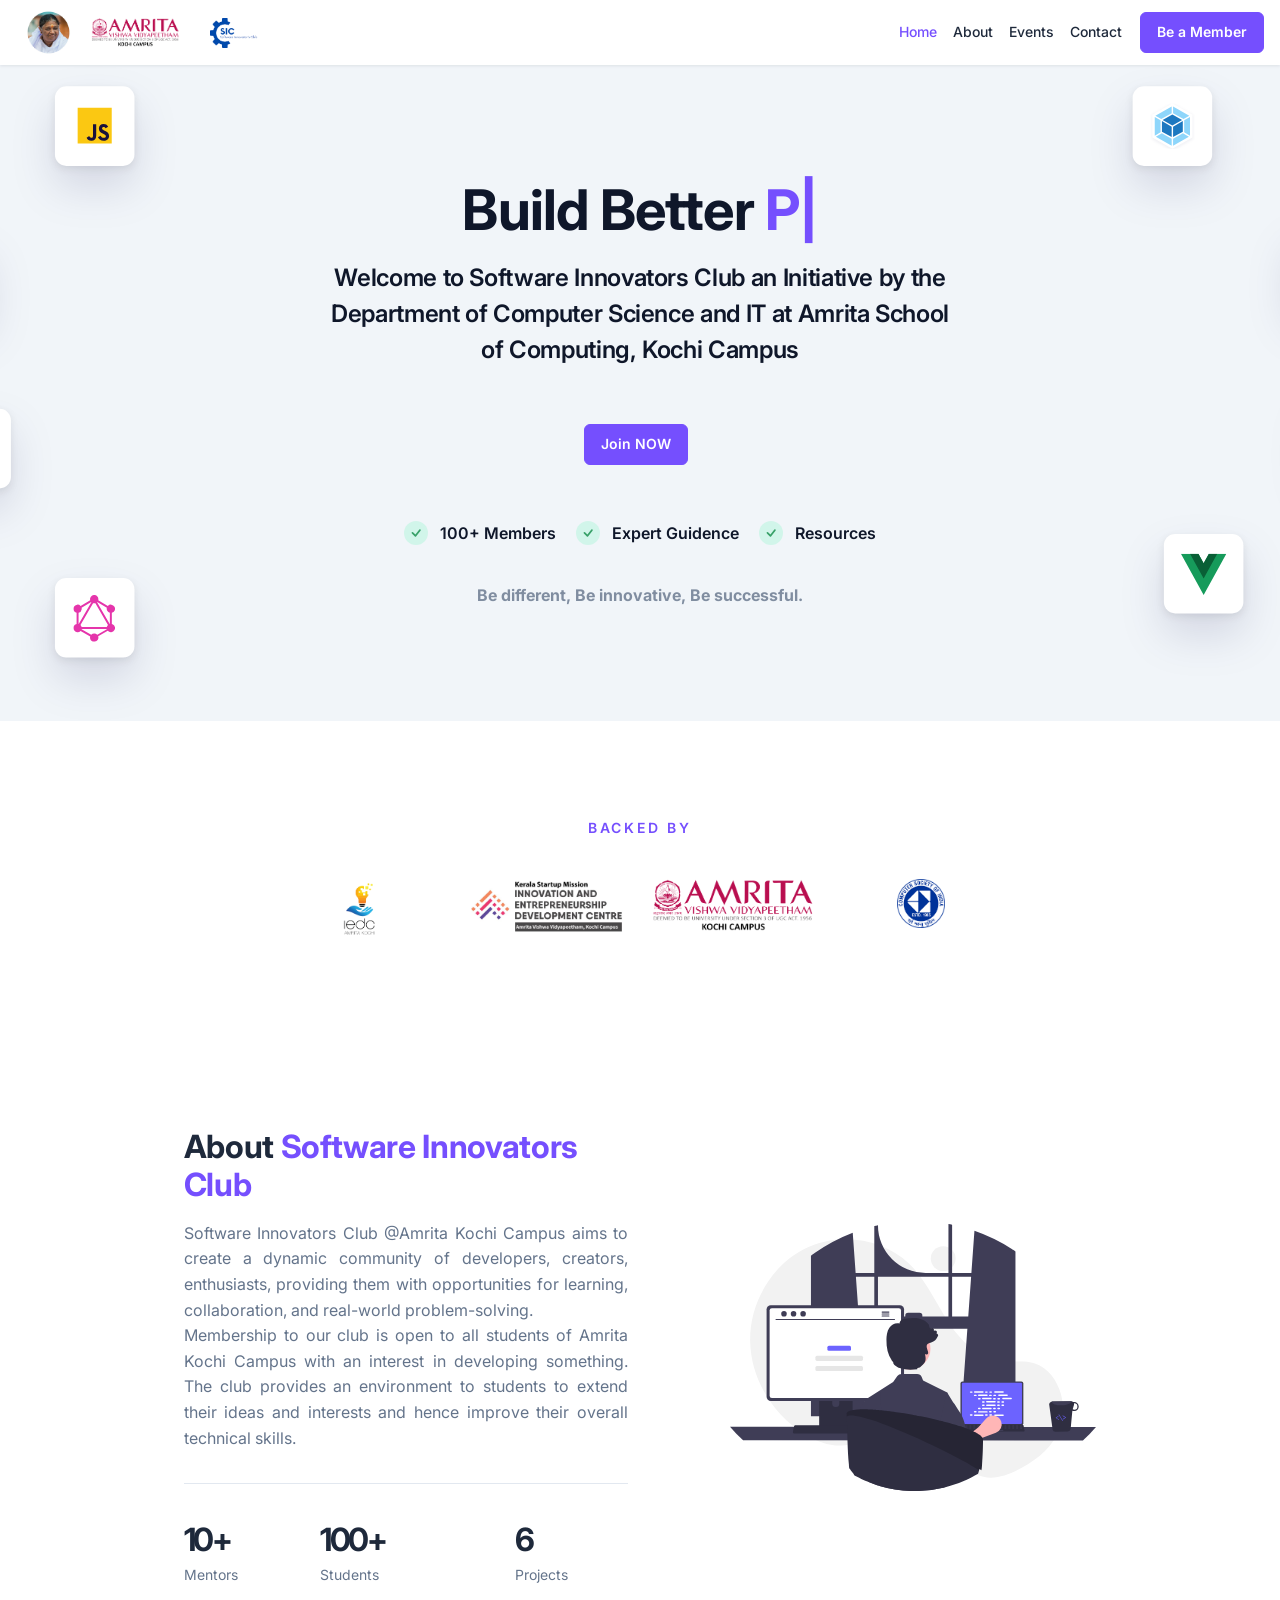
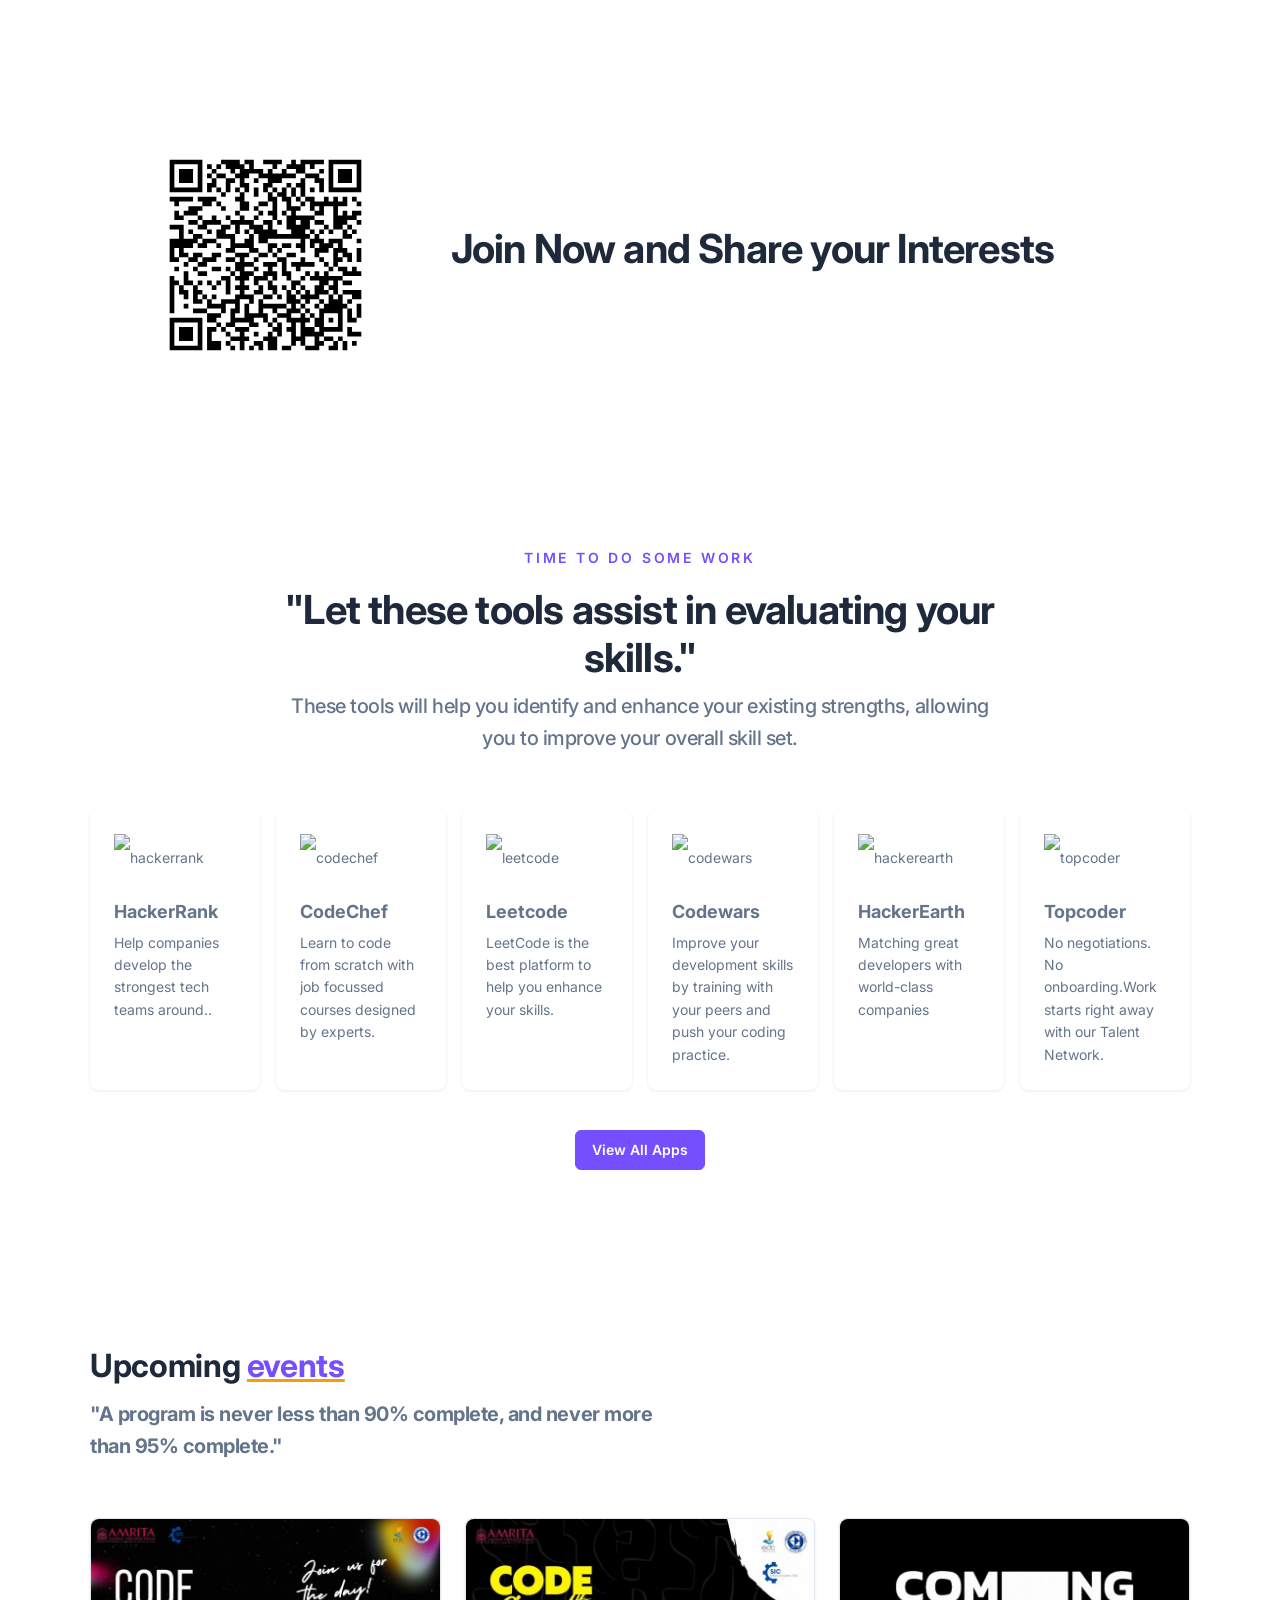
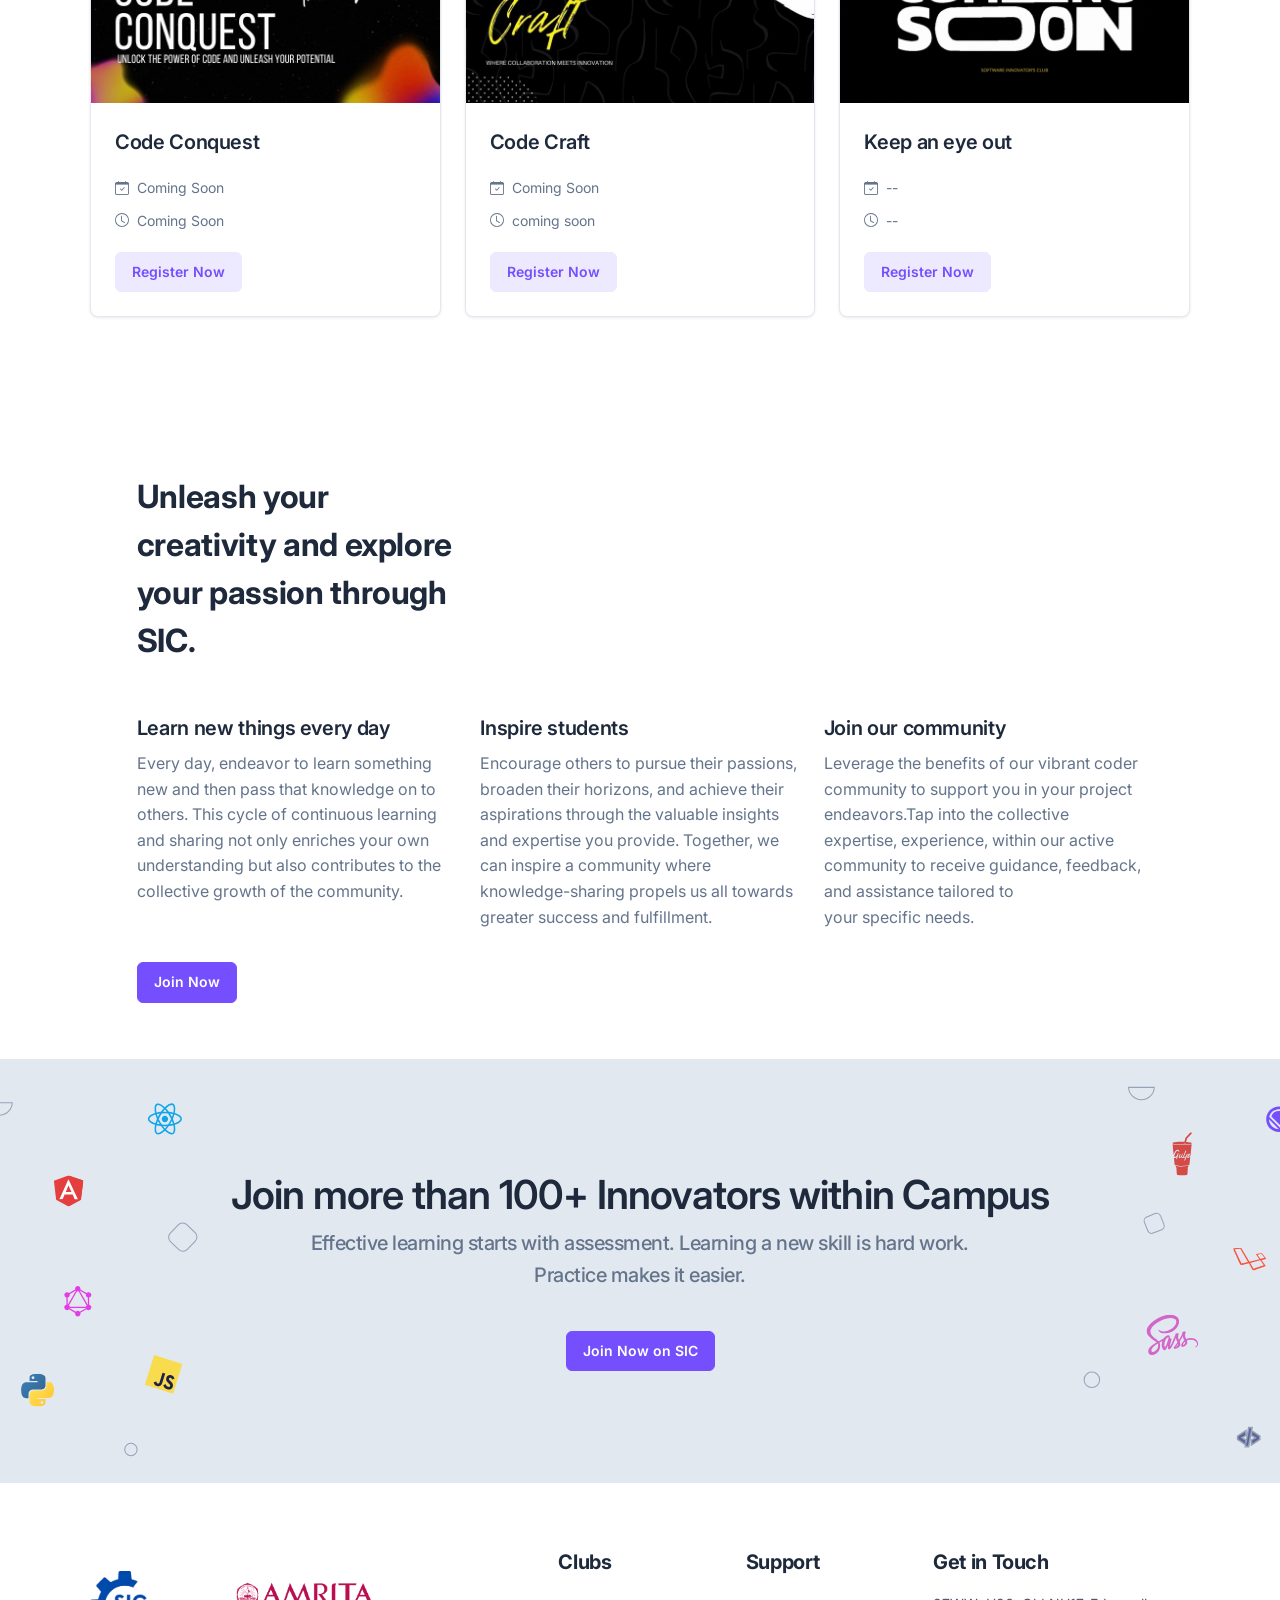
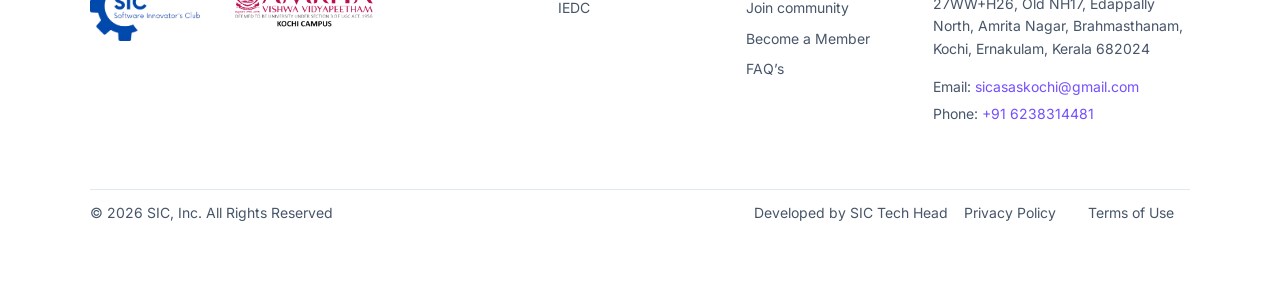
==== commit 7c1cade4: "Changed index" ====
--- a/pages/landings/index.html
+++ b/pages/landings/index.html
@@ -122,58 +122,47 @@
             </div>
         </section>
         <!-- container -->
-<div class="bg-white py-8">
-    <div class="container mt-lg-6">
-        <!-- row -->
-        <div class="row mb-6 justify-content-center">
-            <!-- caption -->
-            <div class="col-lg-8 col-md-12 col-12 text-center">
-                <span class="text-primary mb-0 d-block text-uppercase fw-semibold ls-xl">Backed By</span>
+        <div class="bg-white py-8">
+            <div class="container mt-lg-6">
+                <!-- row -->
+                <div class="row mb-6 justify-content-center">
+                    <!-- caption -->
+                    <div class="col-lg-8 col-md-12 col-12 text-center">
+                        <span class="text-primary mb-0 d-block text-uppercase fw-semibold ls-xl">Backed By</span>
+                    </div>
+                </div>
+                <!-- row -->
+                <div class="text-center">
+                    <div class="row justify-content-center">
+                        <!-- logo -->
+                        <div class="col-lg-2 col-md-4 col-6">
+                            <div class="mb-4 d-flex justify-content-center align-items-center">
+                                <img style="max-width: 23%;" src="../../assets/images/brand/iedc.png" alt="logo">
+                            </div>
+                        </div>
+                        <!-- logo -->
+                        <div class="col-lg-2 col-md-4 col-6">
+                            <div class="mb-4 d-flex justify-content-center align-items-center">
+                                <img style="max-width: 100%;" src="../../assets/images/brand/iedcasas.jpg" alt="logo">
+                            </div>
+                        </div>
+                        <!-- logo -->
+                        <div class="col-lg-2 col-md-4 col-6">
+                            <div class="mb-4 d-flex justify-content-center align-items-center">
+                                <img style="max-width: 100%;" src="../../assets/images/brand/Amrita.png" alt="logo">
+                            </div>
+                        </div>
+                        <!-- logo -->
+                        <div class="col-lg-2 col-md-4 col-6">
+                            <div class="mb-4 d-flex justify-content-center align-items-center">
+                                <img style="max-width: 30%;" src="../../assets/images/brand/CSI.PNG" alt="logo">
+                            </div>
+                        </div>
+                    </div>
+                </div>
             </div>
         </div>
-        <!-- row -->
-        <div class="table-responsive-lg">
-            <div class="row flex-nowrap">
-                <!-- logo -->
-                <div class="col-lg-2 col-md-4 col-6">
-                    <div class="mb-4 text-center align-middle">
-                        <img style="max-width: 20%;" src="../../assets/images/brand/iedc.png" alt="logo">
-                    </div>
-                </div>
-                <!-- logo -->
-                <div class="col-lg-2 col-md-4 col-6">
-                    <div class="mb-4 text-center">
-                        <img style="width: 80%;" src="../../assets/images/brand/iedcasas.jpg" alt="logo">
-                    </div>
-                </div>
-                <!-- logo -->
-                <div class="col-lg-2 col-md-4 col-6">
-                    <div class="mb-4 text-center">
-                        <img style="max-width: 90%;" src="../../assets/images/brand/Amrita.png" alt="logo">
-                    </div>
-                </div>
-                <!-- logo -->
-                <div class="col-lg-2 col-md-4 col-6">
-                    <div class="mb-4 text-center">
-                        <img style="max-width: 30%;" src="../../assets/images/brand/CSI.PNG" alt="logo">
-                    </div>
-                </div>
-                <!-- logo -->
-                <div class="col-lg-2 col-md-4 col-6">
-                    <div class="mb-4 text-center">
-                        <img style="max-width: 50%;" src="../../assets/images/brand/ipl.png" alt="logo">
-                    </div>
-                </div>
-                <!-- logo -->
-                <div class="col-lg-2 col-md-4 col-6">
-                    <div class="mb-4 text-center">
-                        <img src="../../assets/images/brand/gray-logo-netflix.svg" alt="logo">
-                    </div>
-                </div>
-            </div>
-        </div>
-    </div>
-</div>
+        
 
         <!-- Section -->
         <section id="About" class="py-7 py-lg-8">
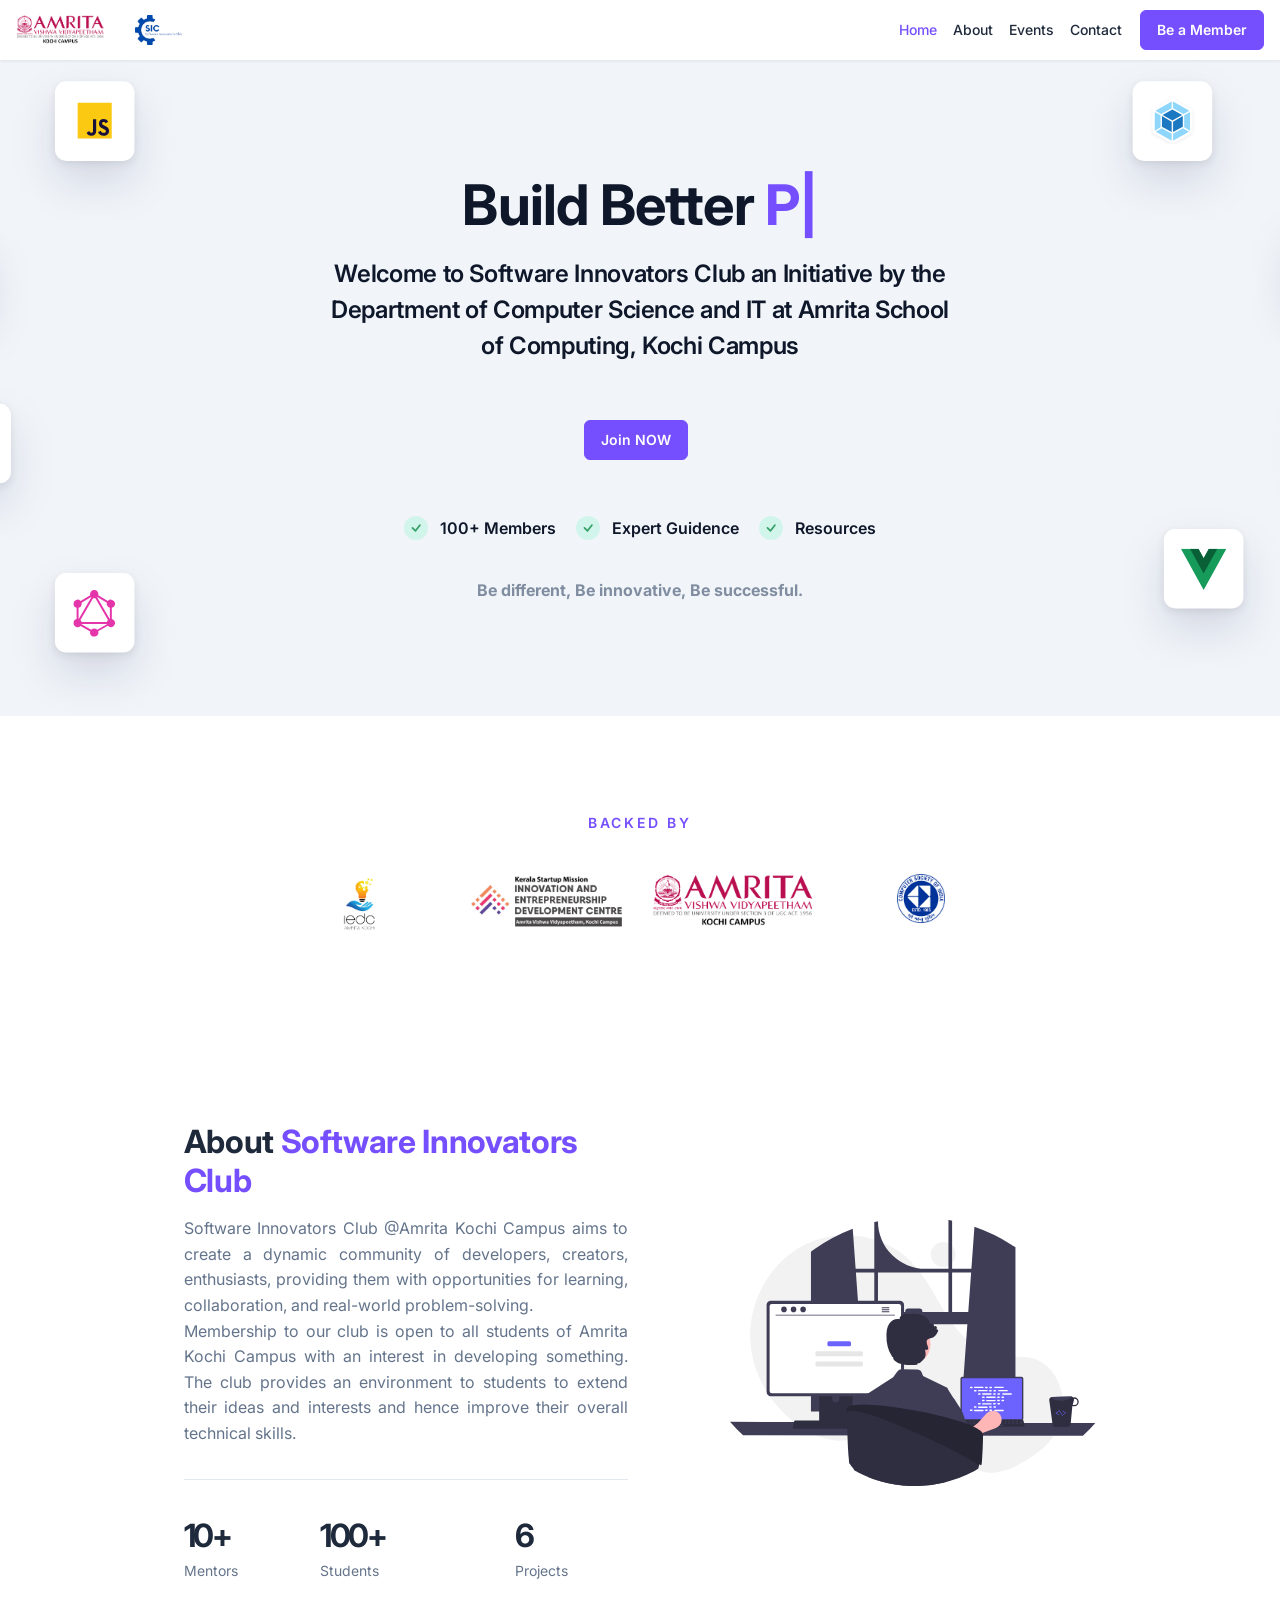
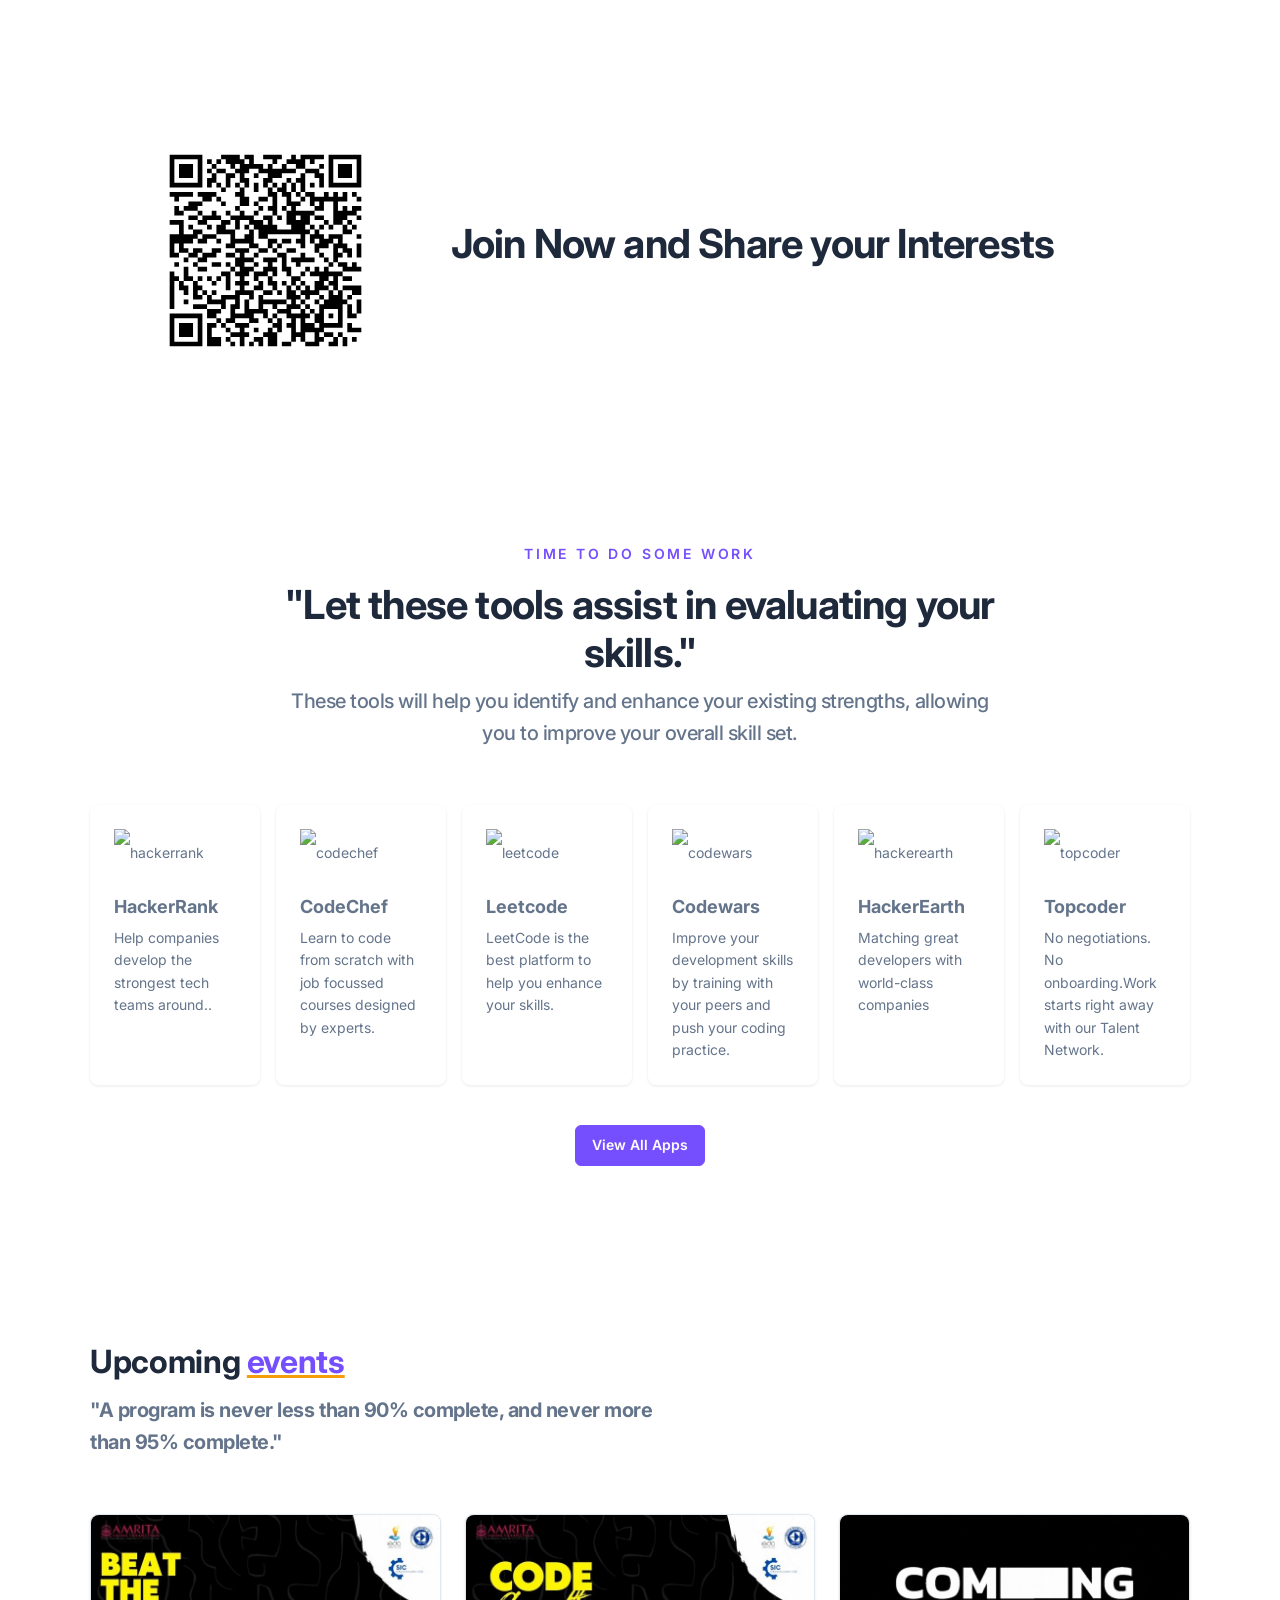
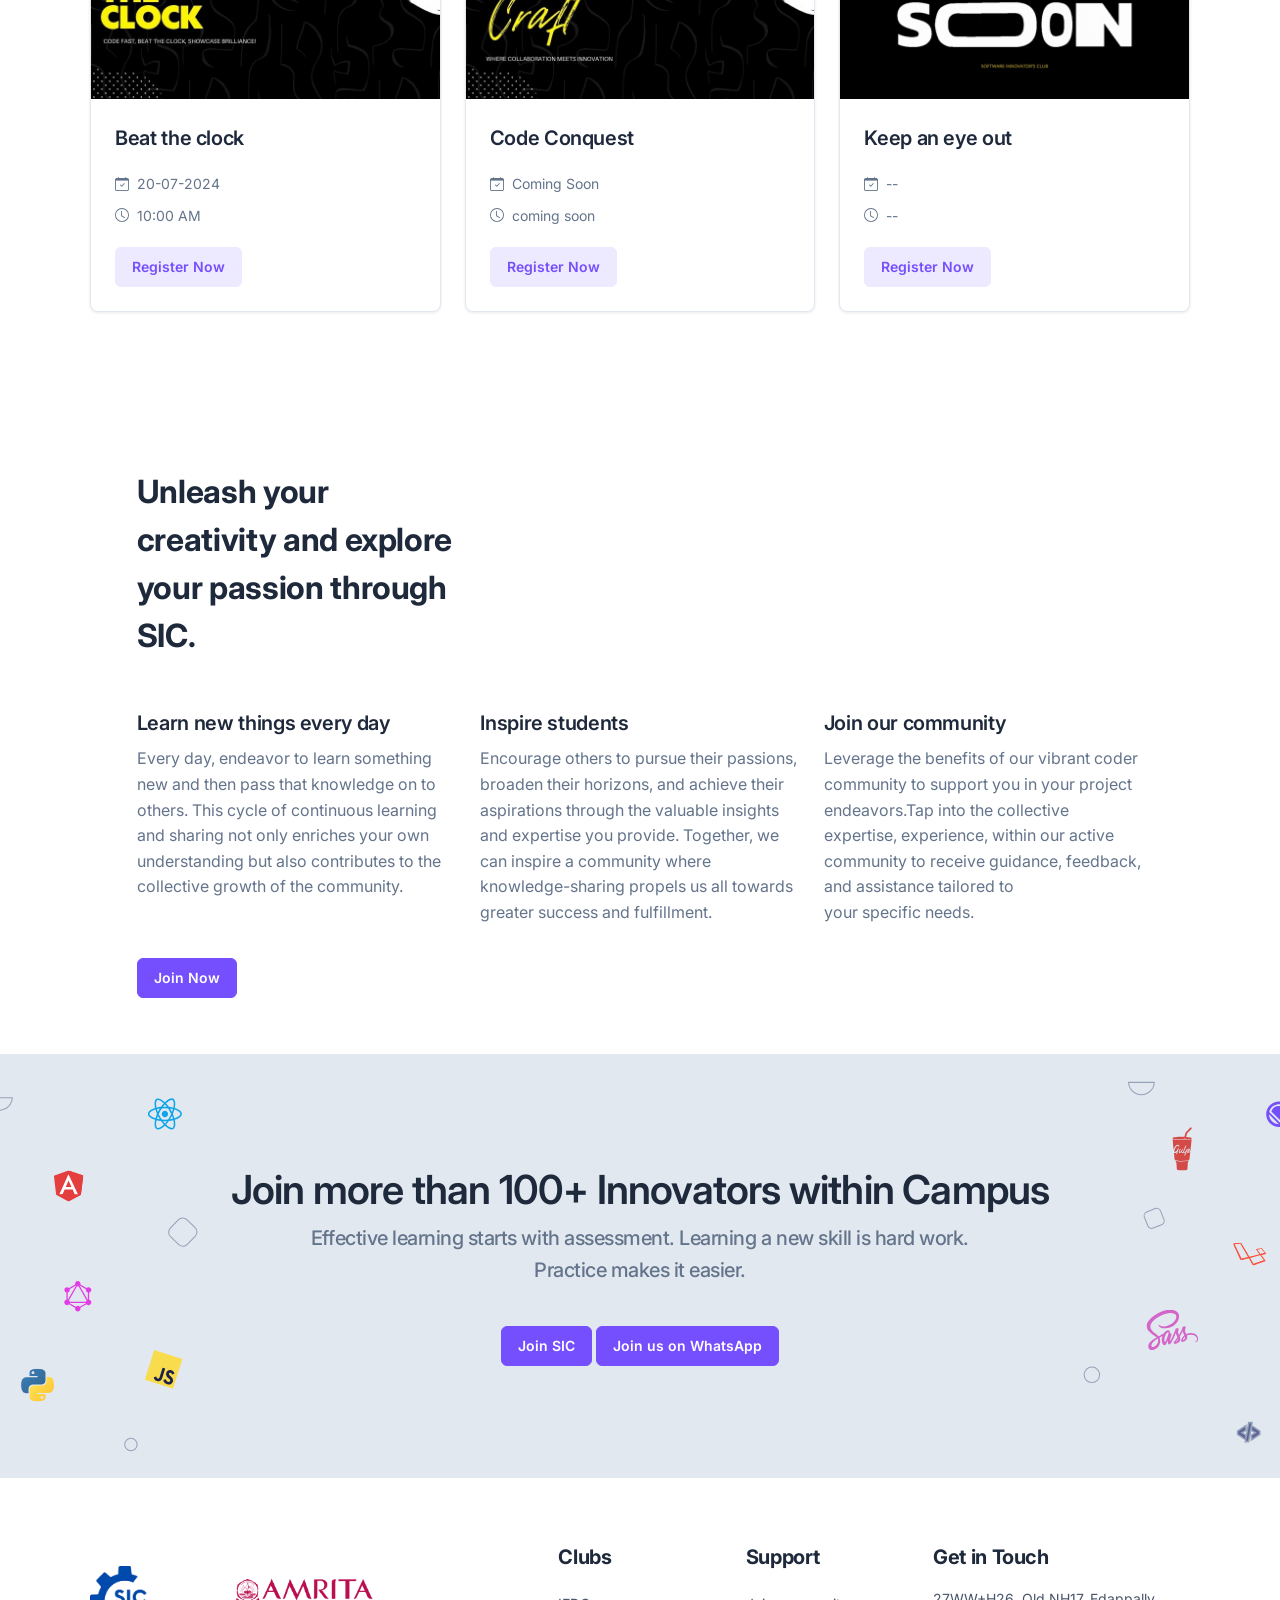
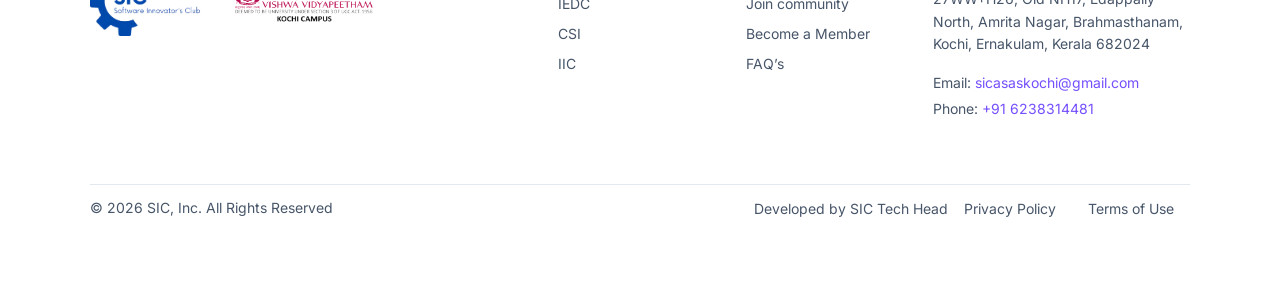
==== commit 9f140db3: ""Updated event images, modified navbar brand logo, changed event names and dates, updated register l" ====
--- a/pages/landings/index.html
+++ b/pages/landings/index.html
@@ -26,7 +26,7 @@
         <nav id="home" class="navbar navbar-expand-lg">
             <div class="container-fluid px-0 ">
                 <div class="">
-                <a class="navbar-brand" href="#"><img style="border-radius:50%; height:45px; padding-left:10px" src="../../assets/images/brand/amma.jpg" /></a>
+                <!-- <a class="navbar-brand" href="#"><img style="border-radius:50%; height:45px; padding-left:10px" src="../../assets/images/brand/amma.jpg" /></a> -->
                 <a class="navbar-brand" href="https://www.amrita.edu/campus/kochi/" target="_blank"><img style="height:30px" src="../../assets/images/brand/Amrita.png" /></a>
                 <a class="navbar-brand" href="#"><img style="height:30px; padding-left:10px" src="../../assets/images/brand/SIC_Logo.png" /></a>
             </div>
@@ -336,14 +336,14 @@
                                 </a>
                                 <div class="card-body">
                                     <h3 class="mb-4 text-truncate">
-                                        <a href="#!" class="text-inherit">Code Conquest</a>
+                                        <a href="#!" class="text-inherit">Beat the clock</a>
                                     </h3>
                                     <div class="mb-4">
                                         <div class="mb-3 lh-1">
                                             <span class="me-1">
                                                 <i class="bi bi-calendar-check"></i>
                                             </span>
-                                            <span>Coming Soon</span>
+                                            <span>20-07-2024</span>
                                         </div>
                                         <div class="lh-1">
                                             <span class="align-text-top me-1">
@@ -352,10 +352,10 @@
                                                     <path d="M8 16A8 8 0 1 0 8 0a8 8 0 0 0 0 16zm7-8A7 7 0 1 1 1 8a7 7 0 0 1 14 0z" />
                                                 </svg>
                                             </span>
-                                            <span>Coming Soon</span>
+                                            <span>10:00 AM</span>
                                         </div>
                                     </div>
-                                    <a href="https://docs.google.com/forms/d/e/1FAIpQLSfcVaknXaCFPd3rt5rAVcotP59CMSCSyKUoKwMjJcwRvLOovQ/viewform?usp=sf_link" target="_blank" class="btn btn-light-primary text-primary">Register Now</a>
+                                    <a href="https://docs.google.com/forms/d/e/1FAIpQLScMO24UumuCv4pY0FrJkMlMOF5rv4PIOW8jbKz-rr5QvmfMUg/viewform?usp=sf_link" target="_blank" class="btn btn-light-primary text-primary">Register Now</a>
                                 </div>
                             </div>
                         </div>
@@ -366,7 +366,7 @@
                                 </a>
                                 <div class="card-body">
                                     <h3 class="mb-4 text-truncate">
-                                        <a href="#!" class="text-inherit">Code Craft</a>
+                                        <a href="#!" class="text-inherit">Code Conquest </a>
                                     </h3>
                                     <div class="mb-4">
                                         <div class="mb-3 lh-1">
@@ -385,7 +385,7 @@
                                             <span>coming soon</span>
                                         </div>
                                     </div>
-                                    <a href="https://docs.google.com/forms/d/e/1FAIpQLScMO24UumuCv4pY0FrJkMlMOF5rv4PIOW8jbKz-rr5QvmfMUg/viewform?usp=sf_link" class="btn btn-light-primary text-primary">Register Now</a>
+                                    <a href="#" class="btn btn-light-primary text-primary">Register Now</a>
                                 </div>
                             </div>
                         </div>
@@ -504,7 +504,8 @@
                         <p class="lead px-lg-8 mb-6">Effective learning starts with assessment. Learning a new skill is hard work. Practice makes it easier.</p>
                         <!-- button -->
                         <div class="d-grid d-md-block">
-                            <a href="https://forms.gle/L3Kkw2HyuUc9MF827" target="_blank" class="btn btn-primary mb-2 mb-md-0">Join Now on SIC</a>
+                            <a href="https://forms.gle/L3Kkw2HyuUc9MF827" target="_blank" class="btn btn-primary mb-2 mb-md-0">Join SIC</a>
+                            <a href="https://chat.whatsapp.com/GZWNB5qrrzt04fLwbo5gNV" target="_blank" class="btn btn-primary mb-2 mb-md-0">Join us on WhatsApp</a>
                             <!--<a href="../sign-up.html" class="btn btn-info">Geeks for Business</a>-->
                         </div>
                     </div>
@@ -538,7 +539,9 @@
                     <!-- list -->
                     <h3 class="fw-bold mb-3">Clubs</h3>
                     <ul class="list-unstyled nav nav-footer flex-column nav-x-0">
-                        <li><a href="https://intranet.asaskochi.ac.in/IEDC/index.html" target="_blank" class="nav-link">IEDC</a></li>
+                        <li><a href="https://intranet.kh.amrita.edu/IEDC/index.html" target="_blank" class="nav-link">IEDC</a></li>
+                        <li><a href="#" class="nav-link">CSI</a></li>
+                        <li><a href="#" class="nav-link">IIC</a></li>
                     </ul>
                 </div>
             </div>
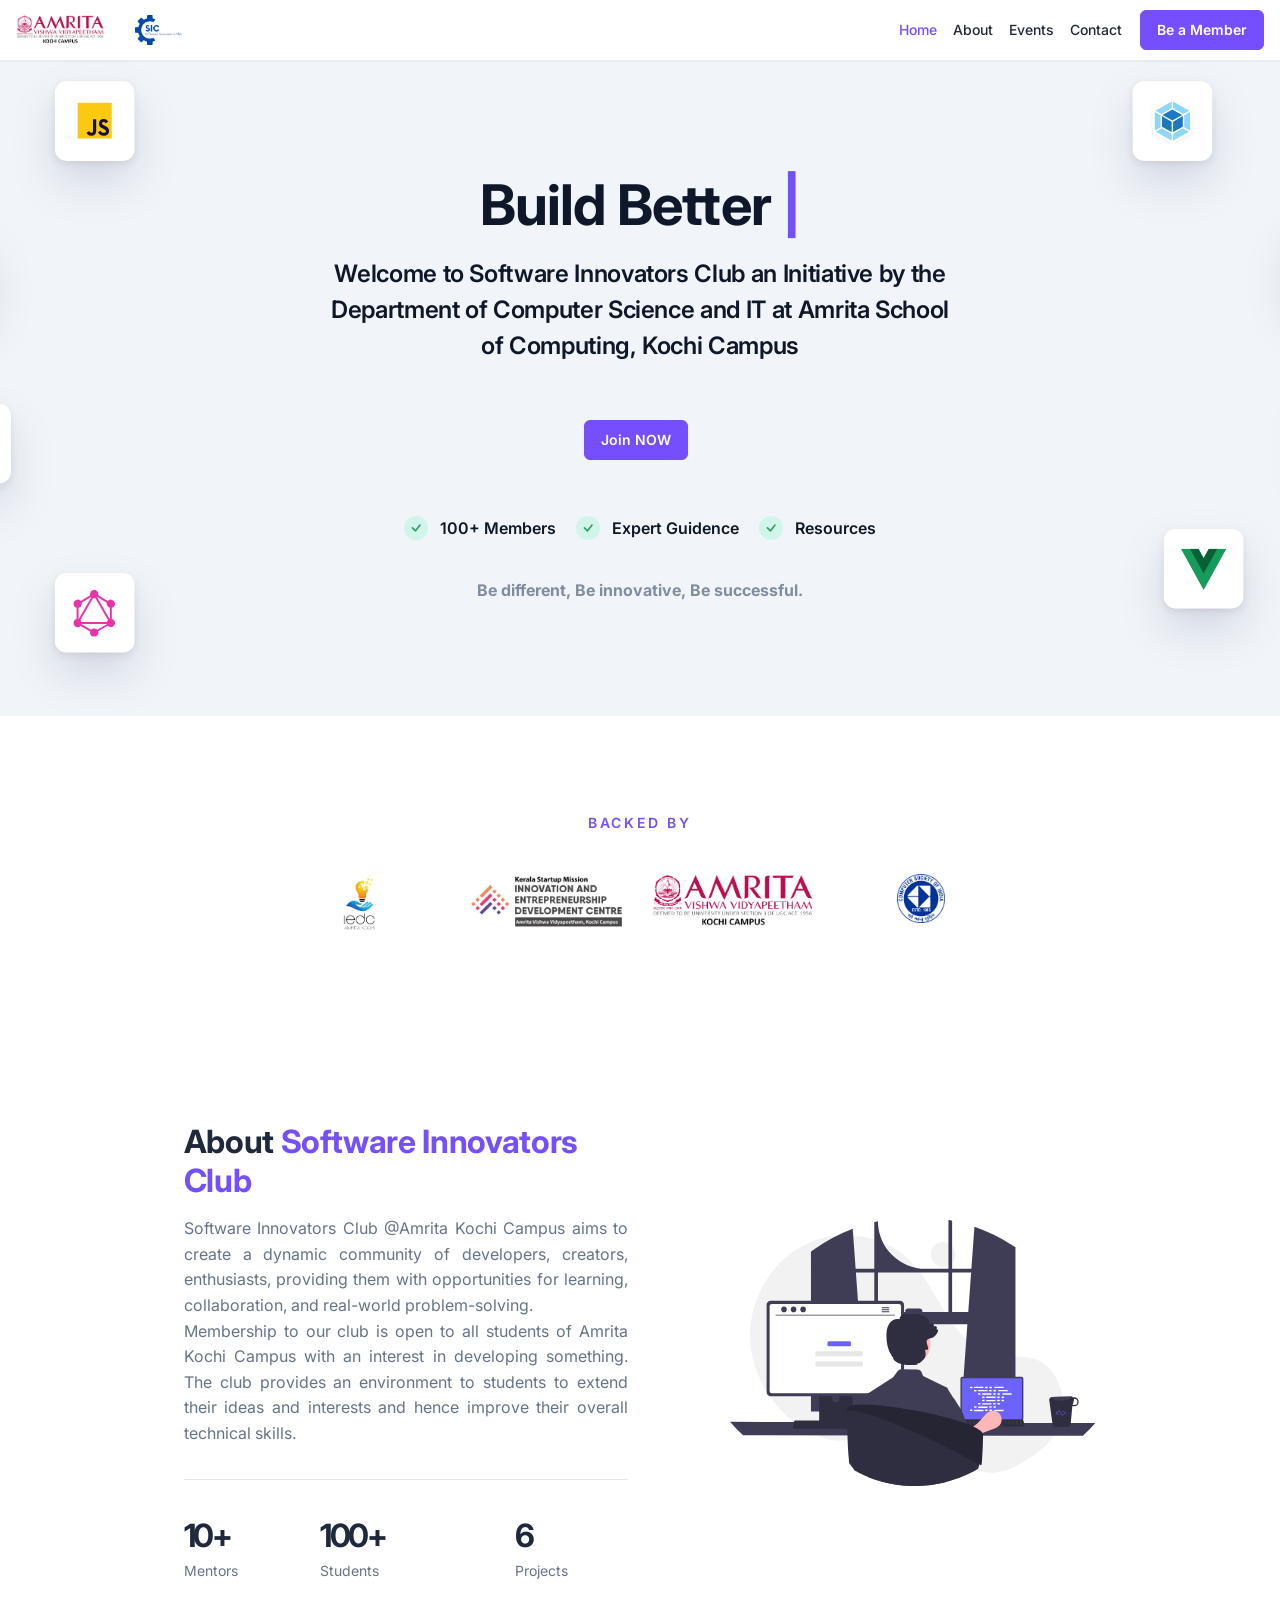
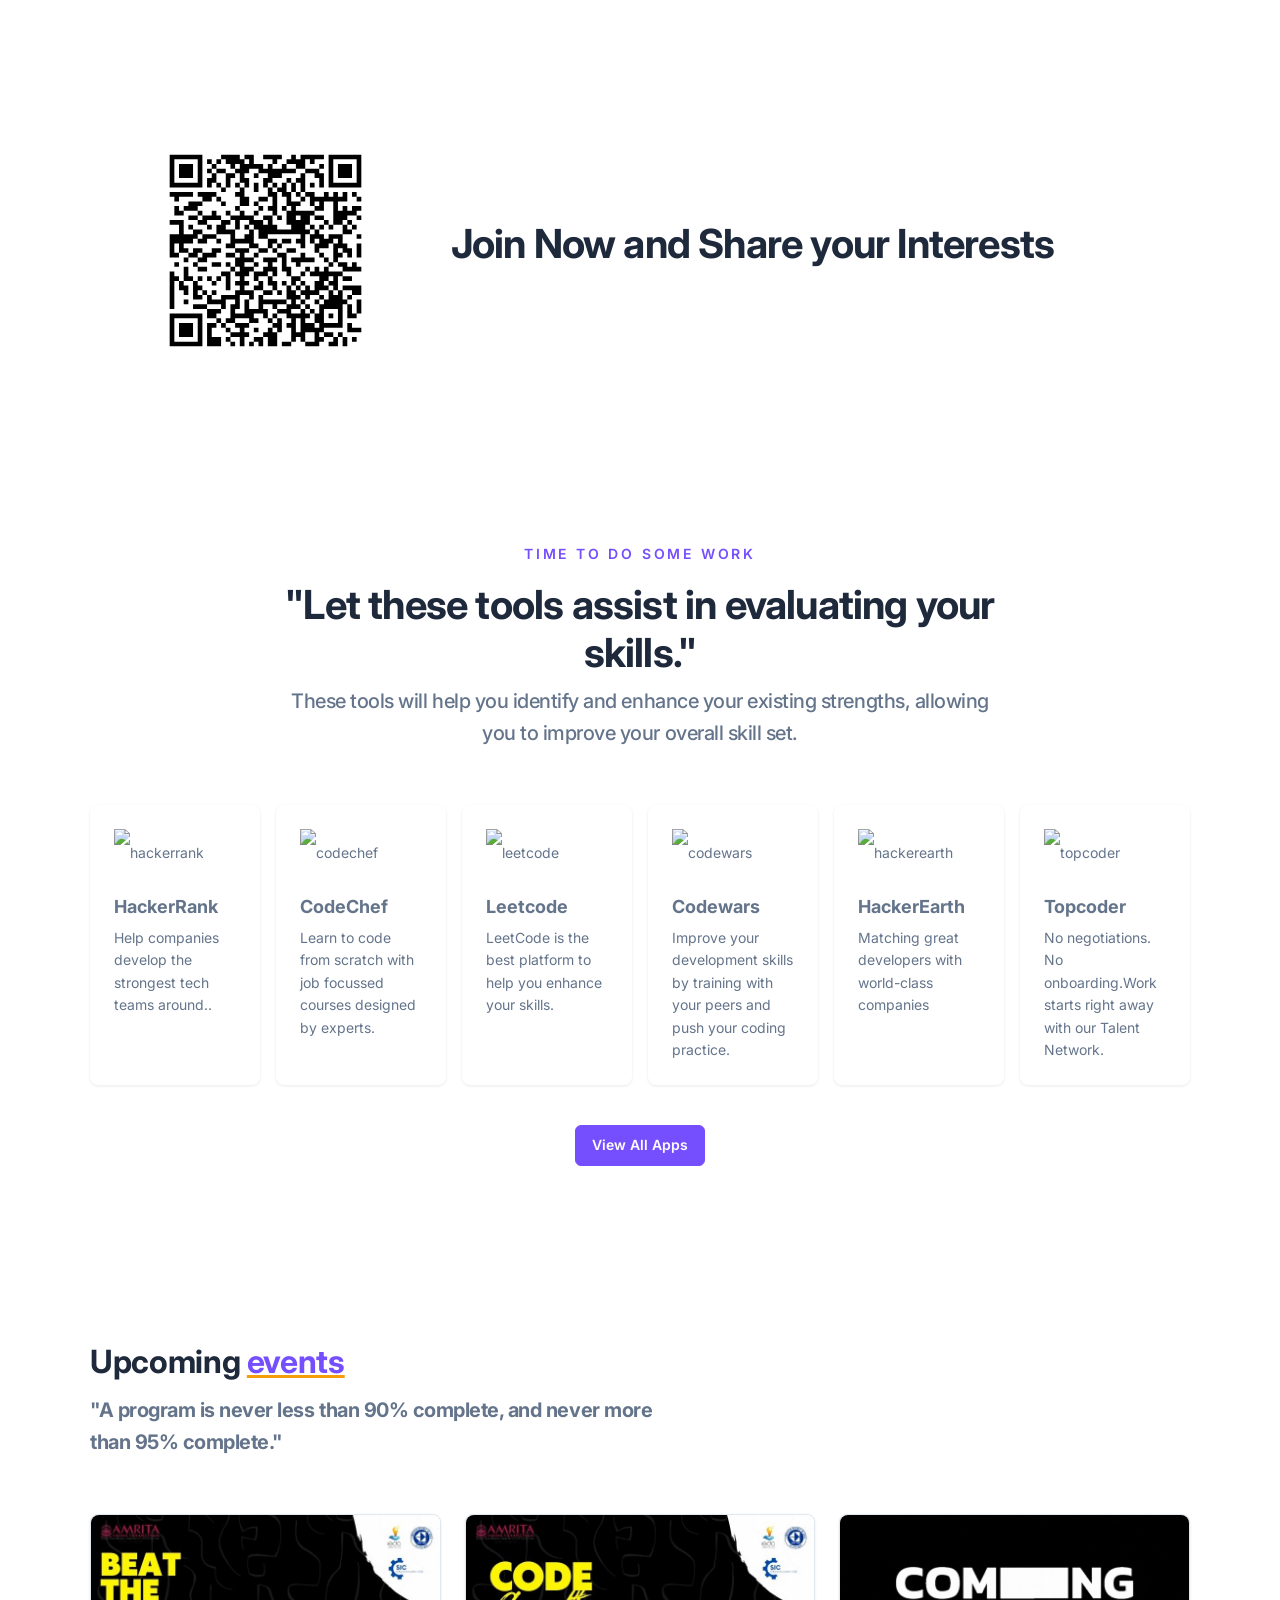
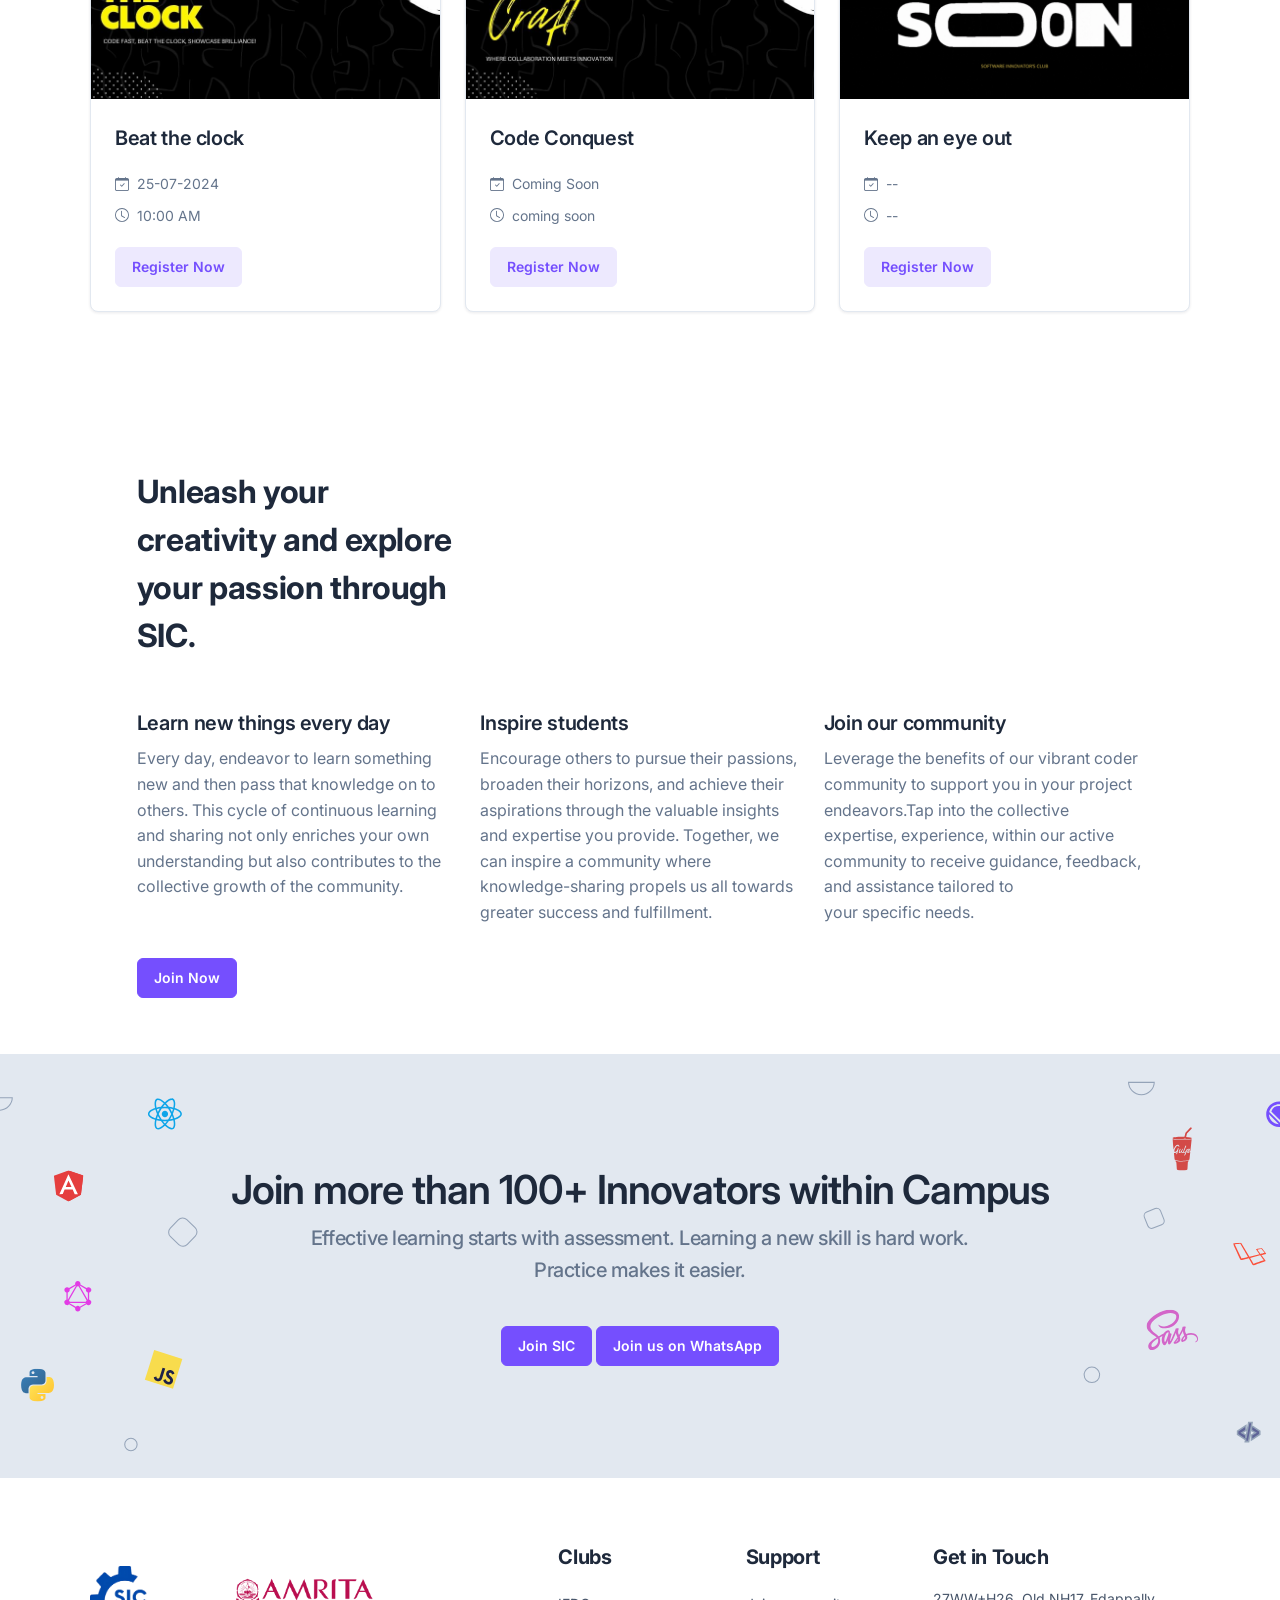
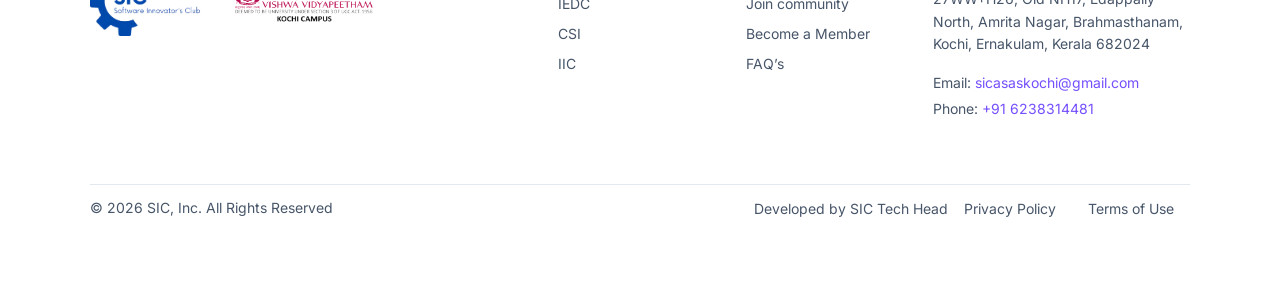
==== commit 47b2dfd6: ""Updated date in index.html from 20-07-2024 to 25-07-2024 and modified SIC-Software-Innovators-Club." ====
--- a/pages/landings/index.html
+++ b/pages/landings/index.html
@@ -343,7 +343,7 @@
                                             <span class="me-1">
                                                 <i class="bi bi-calendar-check"></i>
                                             </span>
-                                            <span>20-07-2024</span>
+                                            <span>25-07-2024</span>
                                         </div>
                                         <div class="lh-1">
                                             <span class="align-text-top me-1">
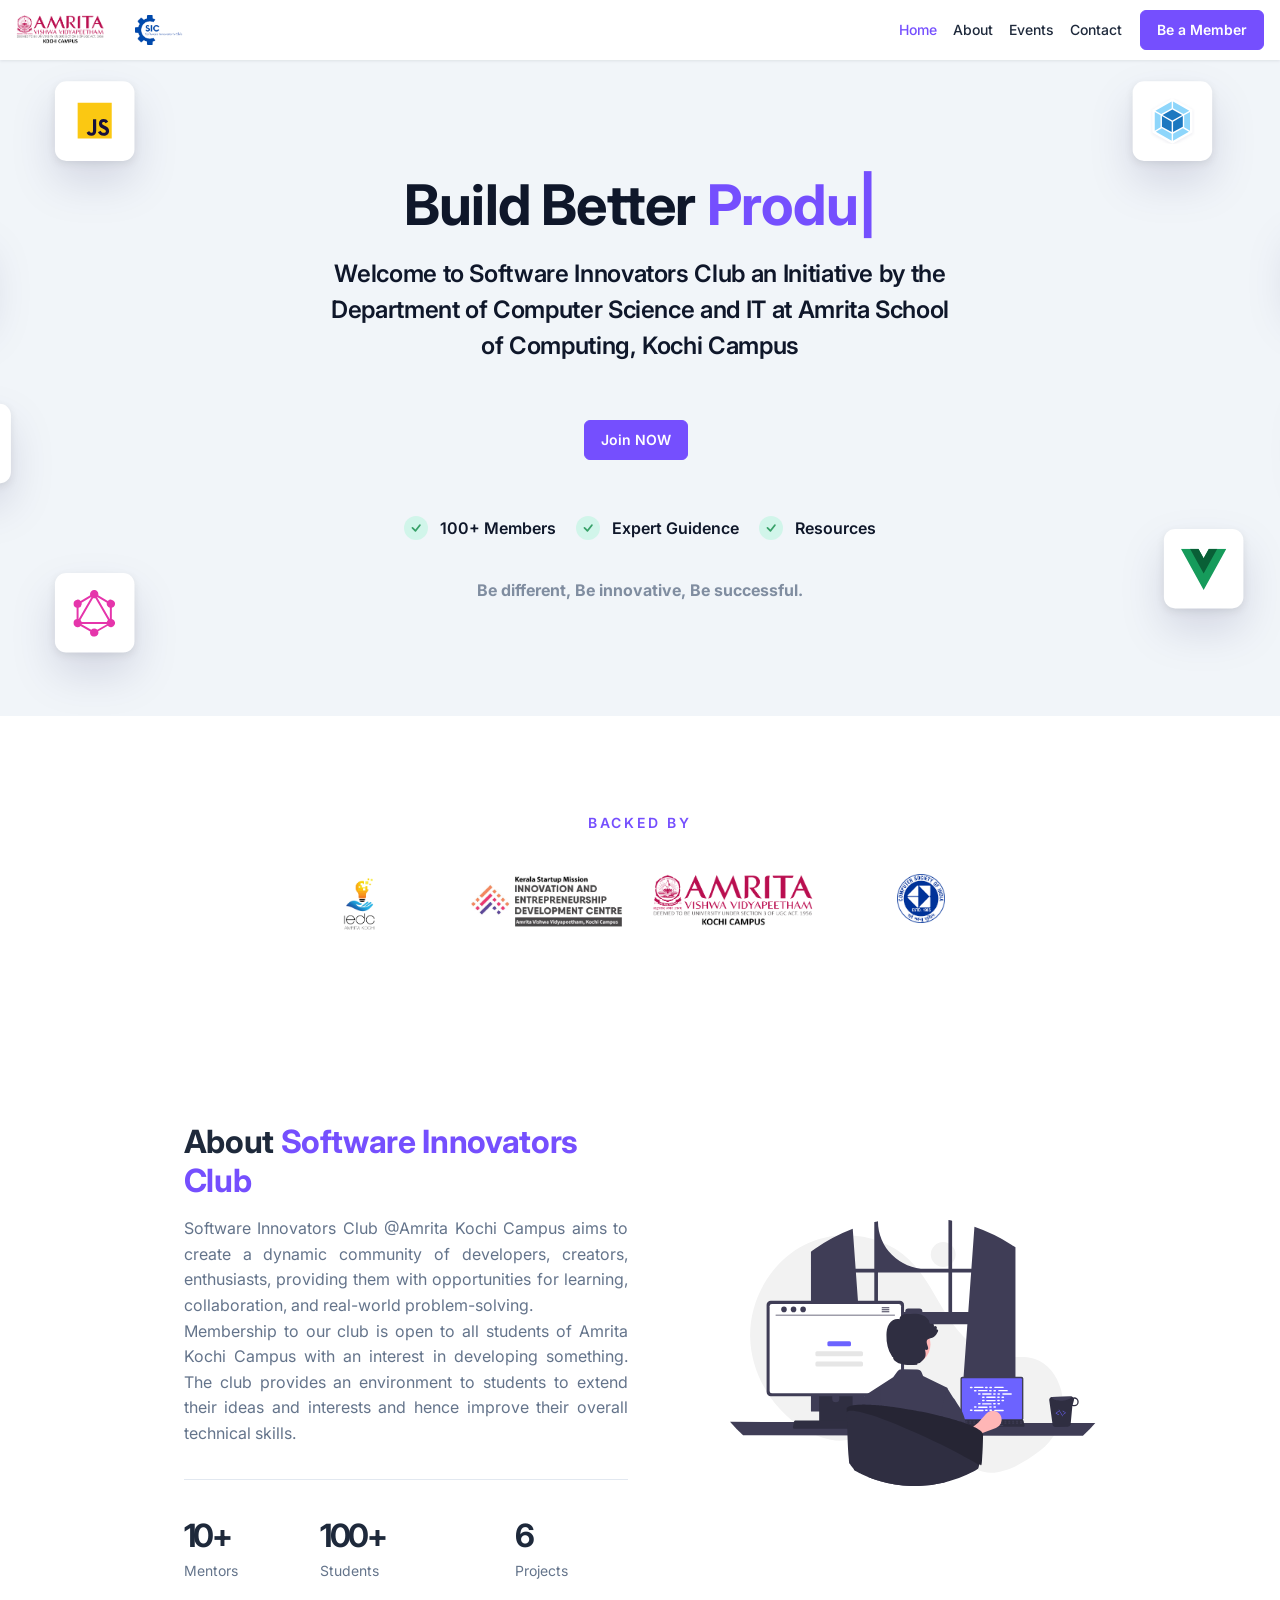
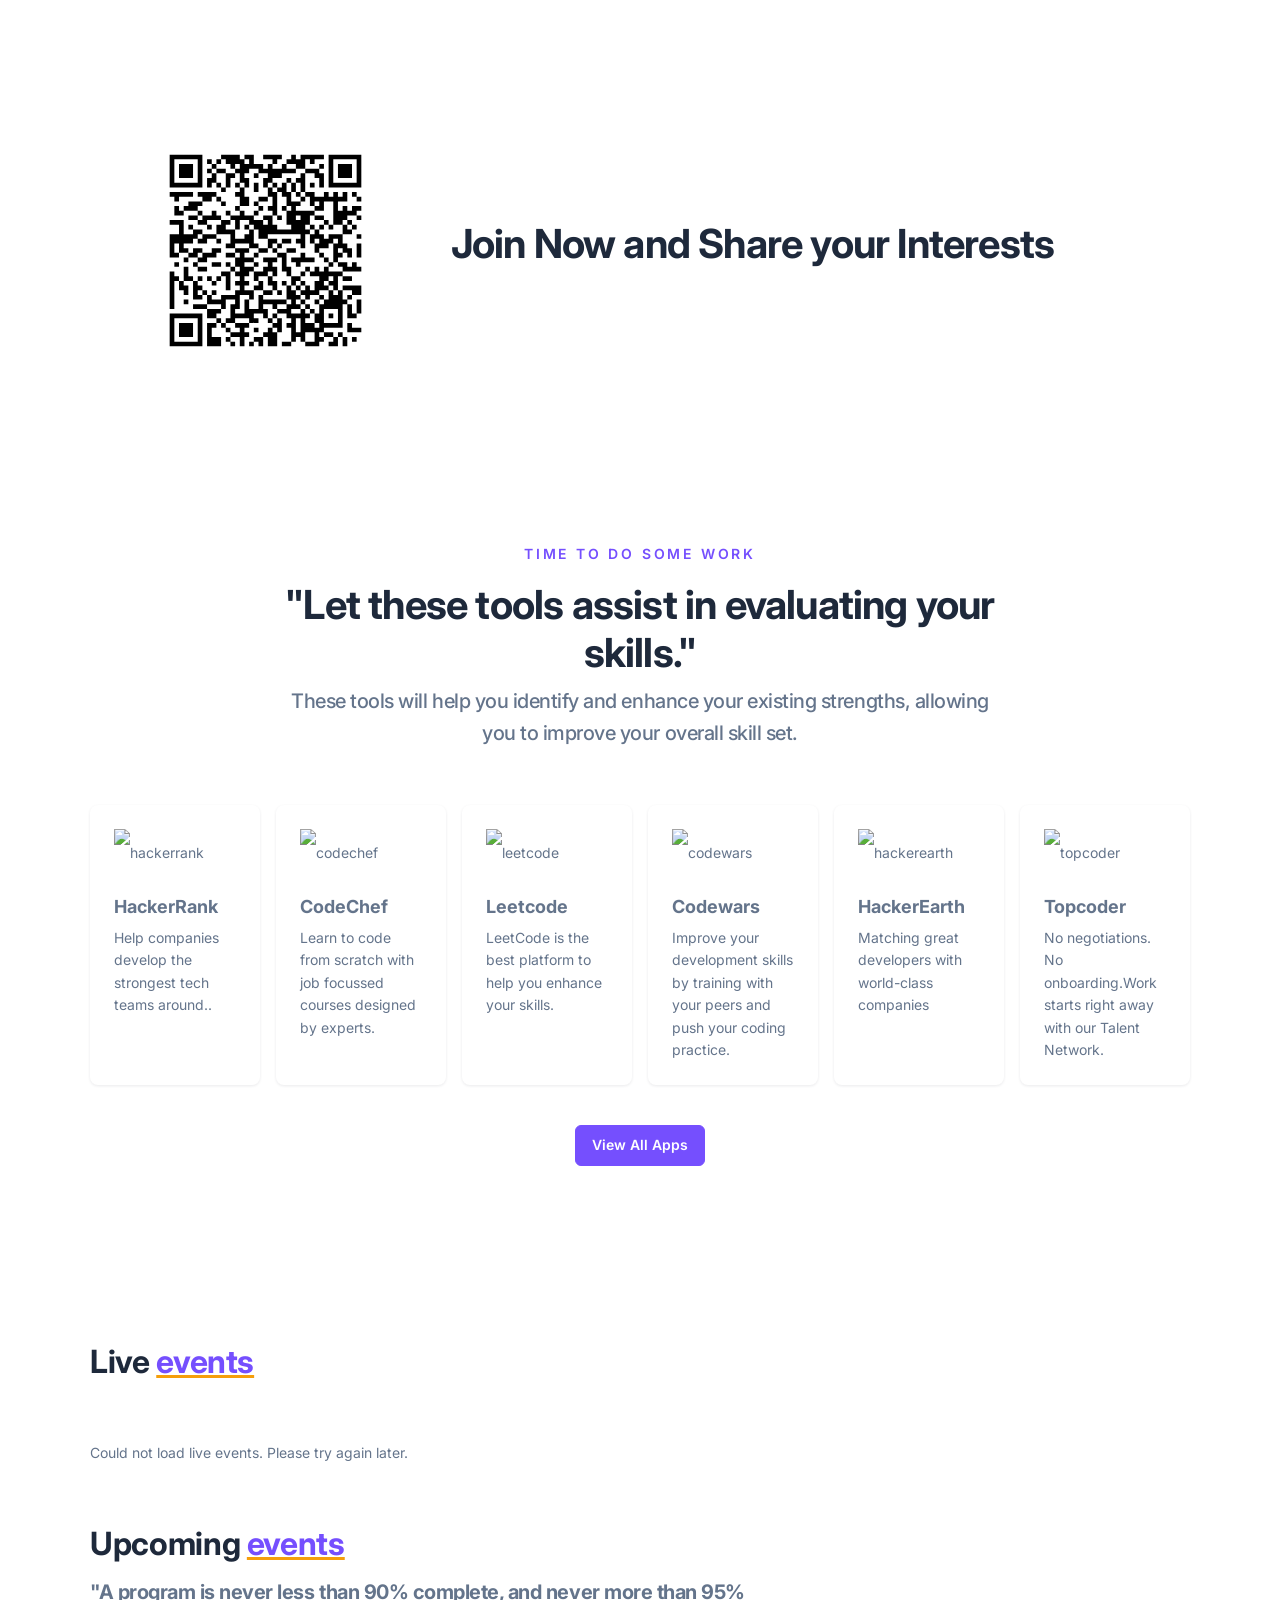
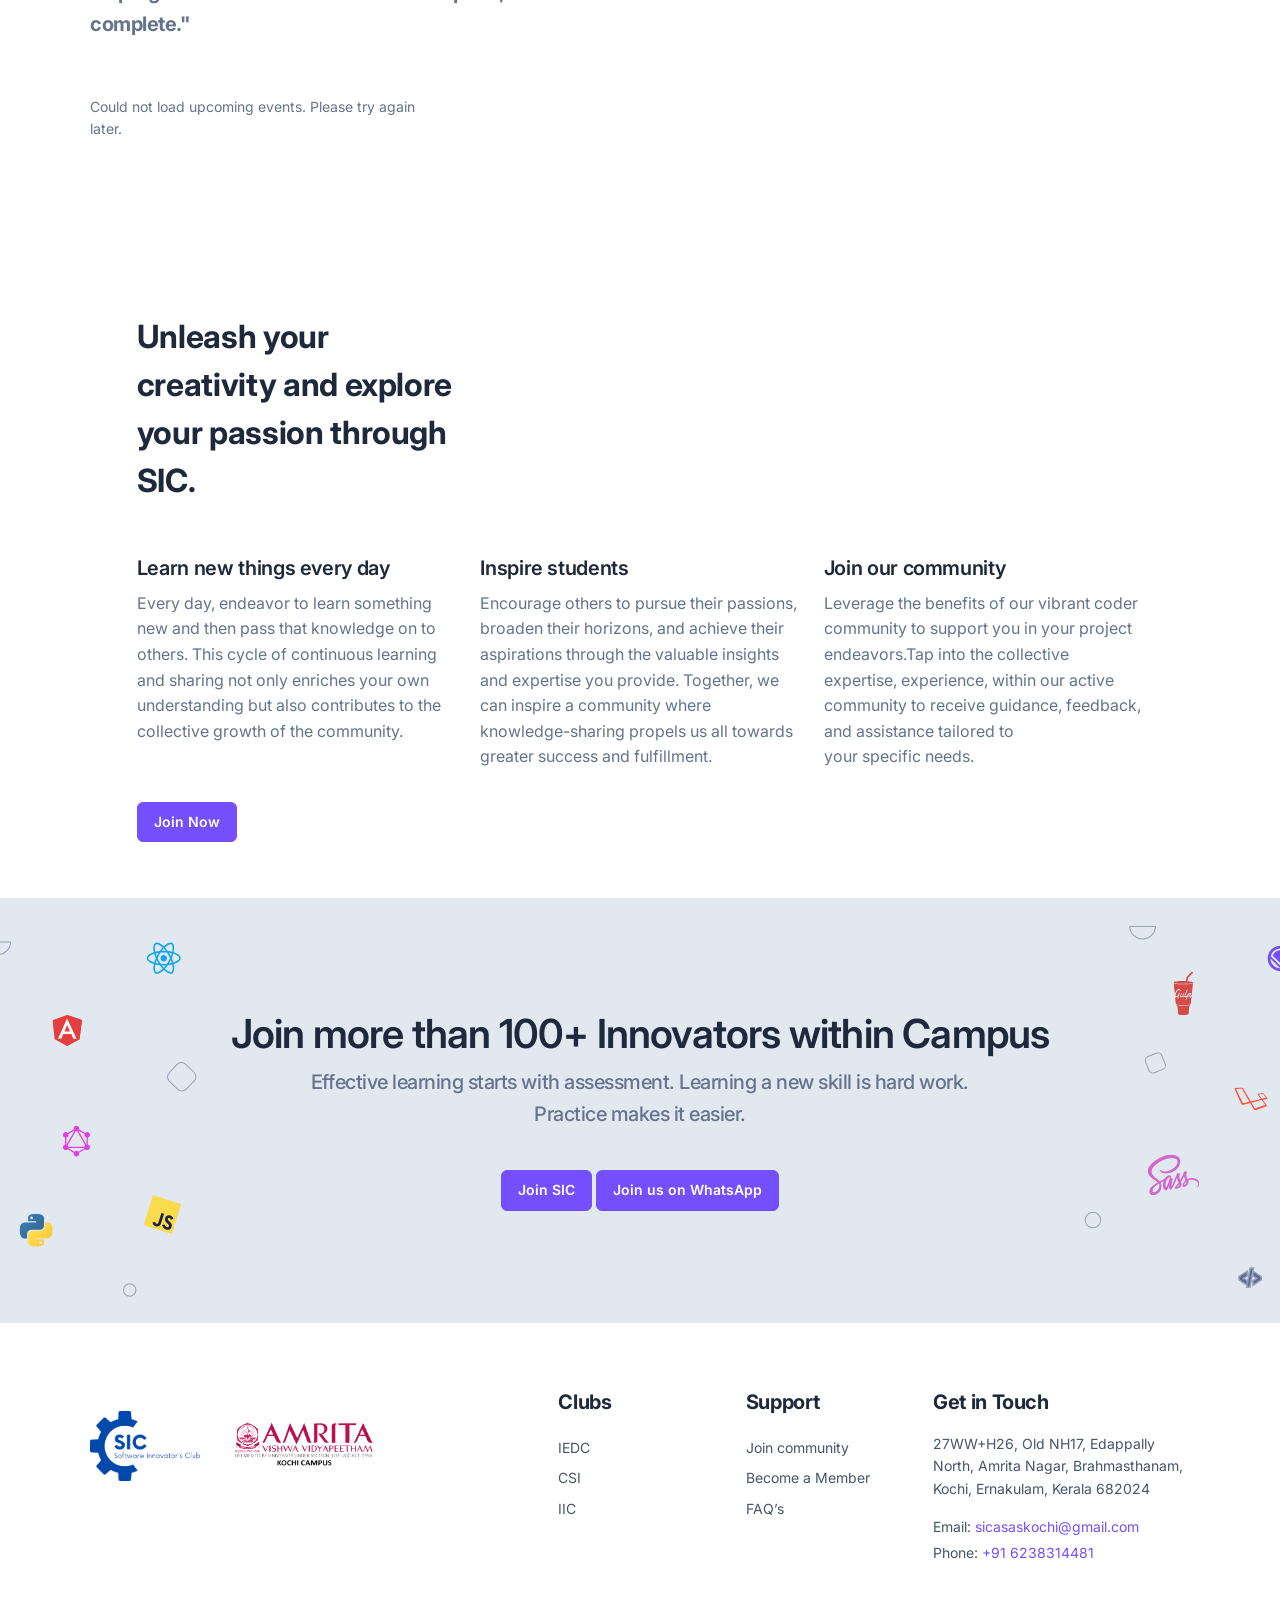
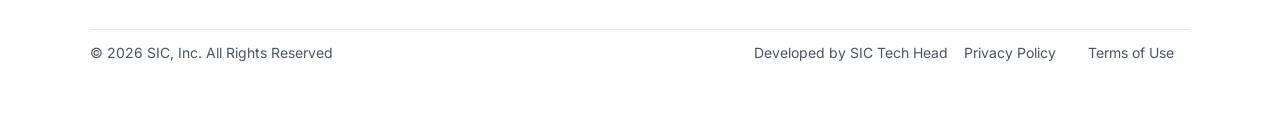
==== commit 37ec9ea7: "Add event management functionality with dynamic loading of upcoming and live events" ====
--- a/pages/landings/index.html
+++ b/pages/landings/index.html
@@ -313,119 +313,39 @@
 
         
 
-        <!--upcoming education-->
         <section id="events" class="py-lg-8 py-6">
-            <div class="container my-lg-1">
-                <div class="row">
-                    <div class="col-xl-8 col-md-12 col-12">
-                        <div class="mb-lg-8 mb-6">
-                            <h2 class="h1 fw-bold">
-                                Upcoming
-                                <u class="text-warning"><span class="text-primary">events</span></u>
-                            </h2>
-                            <p style="font-weight:bold;" class="lead mb-0">"A program is never less than 90% complete, and never more than 95% complete."</p>
-                        </div>
-                    </div>
-                </div>
-                <div class="table-responsive-xl pb-6">
-                    <div class="row row-cols-lg-3 row-cols-1 flex-nowrap">
-                        <div class="col">
-                            <div class="card mb-4 mb-xl-0 card-hover border">
-                                <a href="#!">
-                                    <img src="../../assets/images/events/event1.jpg" alt="webinar-1" class="img-fluid w-100 rounded-top-3">
-                                </a>
-                                <div class="card-body">
-                                    <h3 class="mb-4 text-truncate">
-                                        <a href="#!" class="text-inherit">Beat the clock</a>
-                                    </h3>
-                                    <div class="mb-4">
-                                        <div class="mb-3 lh-1">
-                                            <span class="me-1">
-                                                <i class="bi bi-calendar-check"></i>
-                                            </span>
-                                            <span>25-07-2024</span>
-                                        </div>
-                                        <div class="lh-1">
-                                            <span class="align-text-top me-1">
-                                                <svg xmlns="http://www.w3.org/2000/svg" width="14" height="14" fill="currentColor" class="bi bi-clock" viewBox="0 0 16 16">
-                                                    <path d="M8 3.5a.5.5 0 0 0-1 0V9a.5.5 0 0 0 .252.434l3.5 2a.5.5 0 0 0 .496-.868L8 8.71V3.5z" />
-                                                    <path d="M8 16A8 8 0 1 0 8 0a8 8 0 0 0 0 16zm7-8A7 7 0 1 1 1 8a7 7 0 0 1 14 0z" />
-                                                </svg>
-                                            </span>
-                                            <span>10:00 AM</span>
-                                        </div>
-                                    </div>
-                                    <a href="https://docs.google.com/forms/d/e/1FAIpQLScMO24UumuCv4pY0FrJkMlMOF5rv4PIOW8jbKz-rr5QvmfMUg/viewform?usp=sf_link" target="_blank" class="btn btn-light-primary text-primary">Register Now</a>
-                                </div>
-                            </div>
-                        </div>
-                        <div class="col">
-                            <div class="card mb-4 mb-xl-0 card-hover border">
-                                <a href="#!">
-                                    <img src="../../assets/images/events/event2.jpg" alt="webinar-2" class="img-fluid w-100 rounded-top-3">
-                                </a>
-                                <div class="card-body">
-                                    <h3 class="mb-4 text-truncate">
-                                        <a href="#!" class="text-inherit">Code Conquest </a>
-                                    </h3>
-                                    <div class="mb-4">
-                                        <div class="mb-3 lh-1">
-                                            <span class="me-1">
-                                                <i class="bi bi-calendar-check"></i>
-                                            </span>
-                                            <span>Coming Soon</span>
-                                        </div>
-                                        <div class="lh-1">
-                                            <span class="align-text-top me-1">
-                                                <svg xmlns="http://www.w3.org/2000/svg" width="14" height="14" fill="currentColor" class="bi bi-clock" viewBox="0 0 16 16">
-                                                    <path d="M8 3.5a.5.5 0 0 0-1 0V9a.5.5 0 0 0 .252.434l3.5 2a.5.5 0 0 0 .496-.868L8 8.71V3.5z" />
-                                                    <path d="M8 16A8 8 0 1 0 8 0a8 8 0 0 0 0 16zm7-8A7 7 0 1 1 1 8a7 7 0 0 1 14 0z" />
-                                                </svg>
-                                            </span>
-                                            <span>coming soon</span>
-                                        </div>
-                                    </div>
-                                    <a href="#" class="btn btn-light-primary text-primary">Register Now</a>
-                                </div>
-                            </div>
-                        </div>
-                        <div class="col">
-                            <div class="card card-hover border">
-                                <a href="#!">
-                                    <img src="../../assets/images/events/comingsoon.gif" alt="webinar-3" class="img-fluid w-100 rounded-top-3">
-                                </a>
-                                <div class="card-body">
-                                    <h3 class="mb-4 text-truncate">
-                                        <a href="#!" class="text-inherit">Keep an eye out</a>
-                                    </h3>
-                                    
-                                    <div class="mb-4">
-                                        <div class="mb-3 lh-1">
-                                            <span class="me-1">
-                                                <i class="bi bi-calendar-check"></i>
-                                            </span>
-                                            <span>--</span>
-                                        </div>
-                                        <div class="lh-1">
-                                            <span class="align-text-top me-1">
-                                                <svg xmlns="http://www.w3.org/2000/svg" width="14" height="14" fill="currentColor" class="bi bi-clock" viewBox="0 0 16 16">
-                                                    <path d="M8 3.5a.5.5 0 0 0-1 0V9a.5.5 0 0 0 .252.434l3.5 2a.5.5 0 0 0 .496-.868L8 8.71V3.5z" />
-                                                    <path d="M8 16A8 8 0 1 0 8 0a8 8 0 0 0 0 16zm7-8A7 7 0 1 1 1 8a7 7 0 0 1 14 0z" />
-                                                </svg>
-                                            </span>
-                                            <span>--</span>
-                                        </div>
-                                    </div>
-                                    <a href="#" class="btn btn-light-primary text-primary">Register Now</a>
-                                </div>
-                            </div>
-                        </div>
-                    </div>
-                </div>
-            </div>
-        </section>
-        <!--upcoming education-->
-
+    <div class="container my-lg-1">
+        <div class="row">
+            <div class="col-xl-8 col-md-12 col-12">
+                <div class="mb-lg-8 mb-6">
+                    <h2 class="h1 fw-bold">
+                        Live
+                        <u class="text-warning"><span class="text-primary">events</span></u>
+                    </h2>
+                </div>
+            </div>
+        </div>
+        <div class="table-responsive-xl pb-6">
+            <div id="live-events-container" class="row row-cols-lg-3 row-cols-1 flex-nowrap">
+                </div>
+        </div>
+        <div class="row">
+            <div class="col-xl-8 col-md-12 col-12">
+                <div class="mb-lg-8 mb-6">
+                    <h2 class="h1 fw-bold">
+                        Upcoming
+                        <u class="text-warning"><span class="text-primary">events</span></u>
+                    </h2>
+                    <p style="font-weight:bold;" class="lead mb-0">"A program is never less than 90% complete, and never more than 95% complete."</p>
+                </div>
+            </div>
+        </div>
+        <div class="table-responsive-xl pb-6">
+            <div id="upcoming-events-container" class="row row-cols-lg-3 row-cols-1 flex-nowrap">
+                </div>
+        </div>
+    </div>
+</section>
         <!-- Instructor -->
         <section class="py-8">
             <div class="container mb-lg-8">
@@ -620,5 +540,6 @@
 
         <script src="../../assets/js/vendors/tnsSlider.js"></script>
         <script src="../../assets/js/vendors/tooltip.js"></script>
+    <script src="../../assets/js/events.js"></script>
     </body>
 </html>
